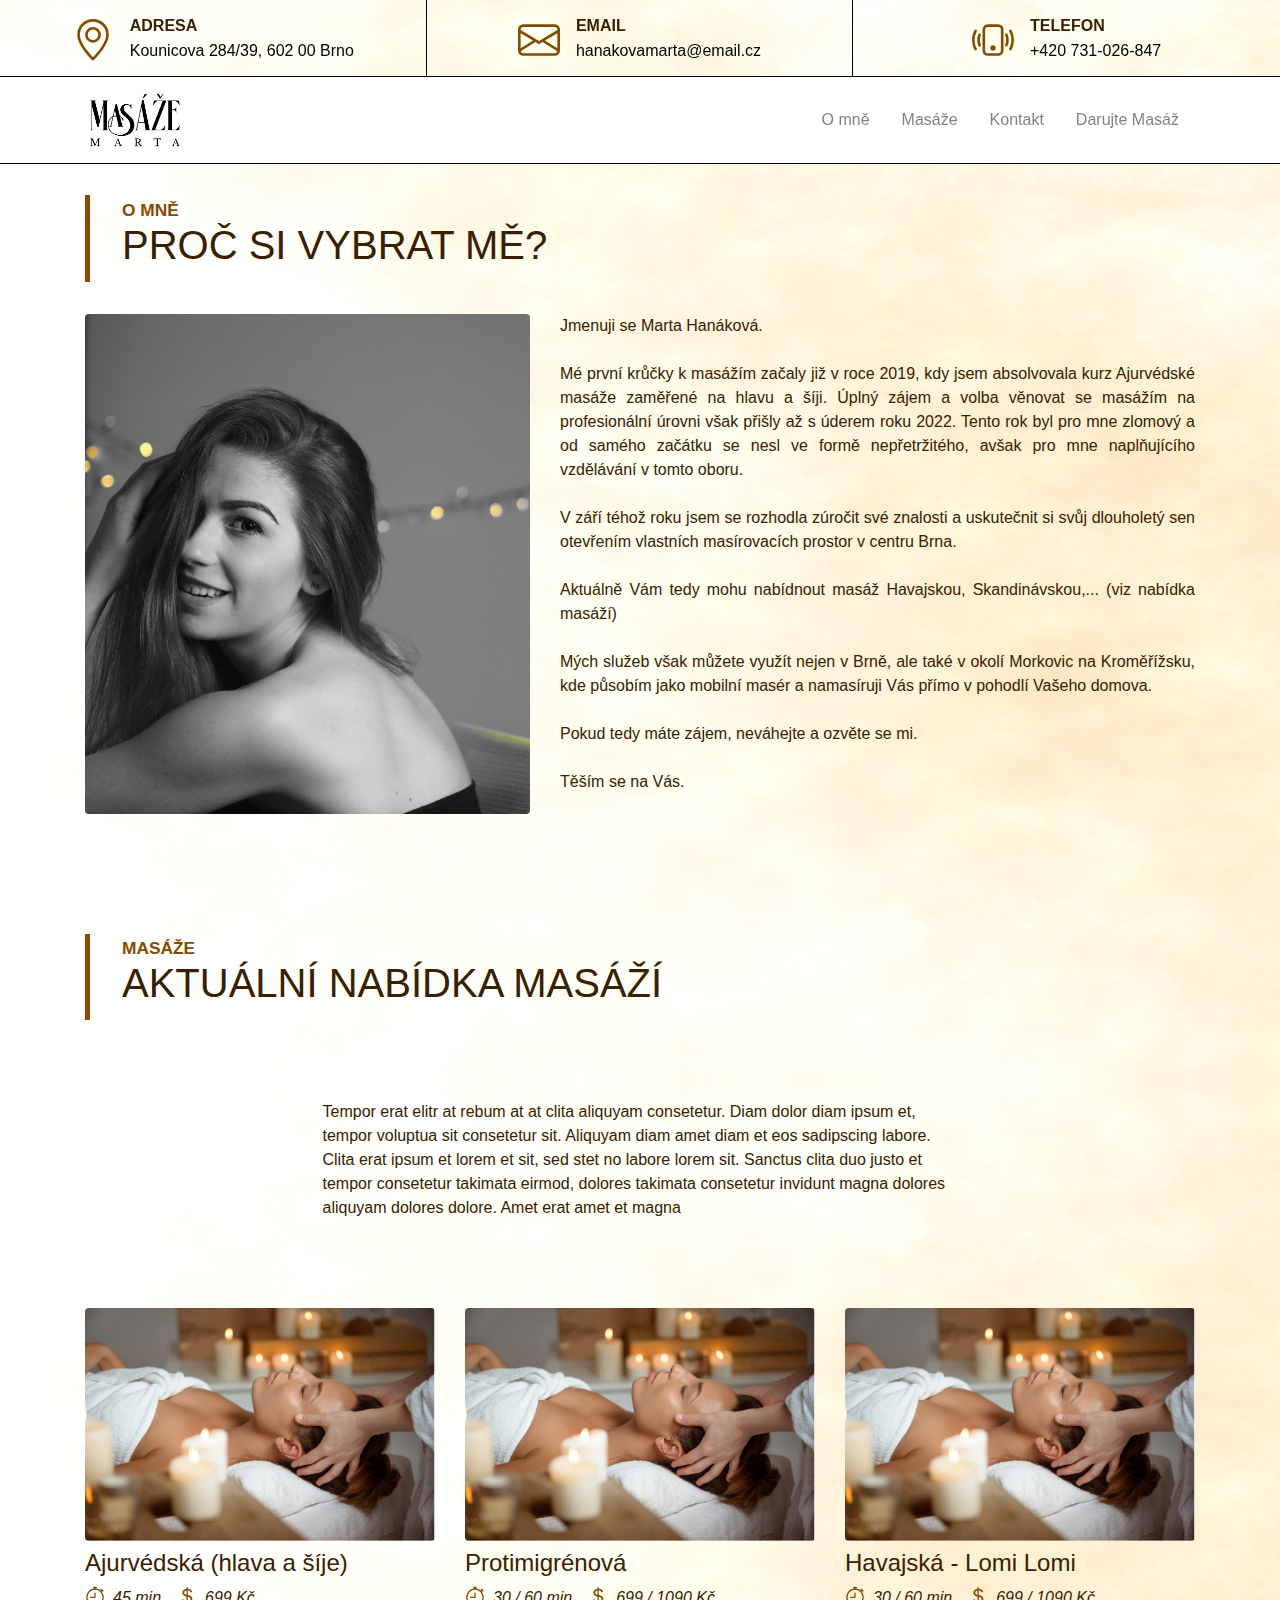
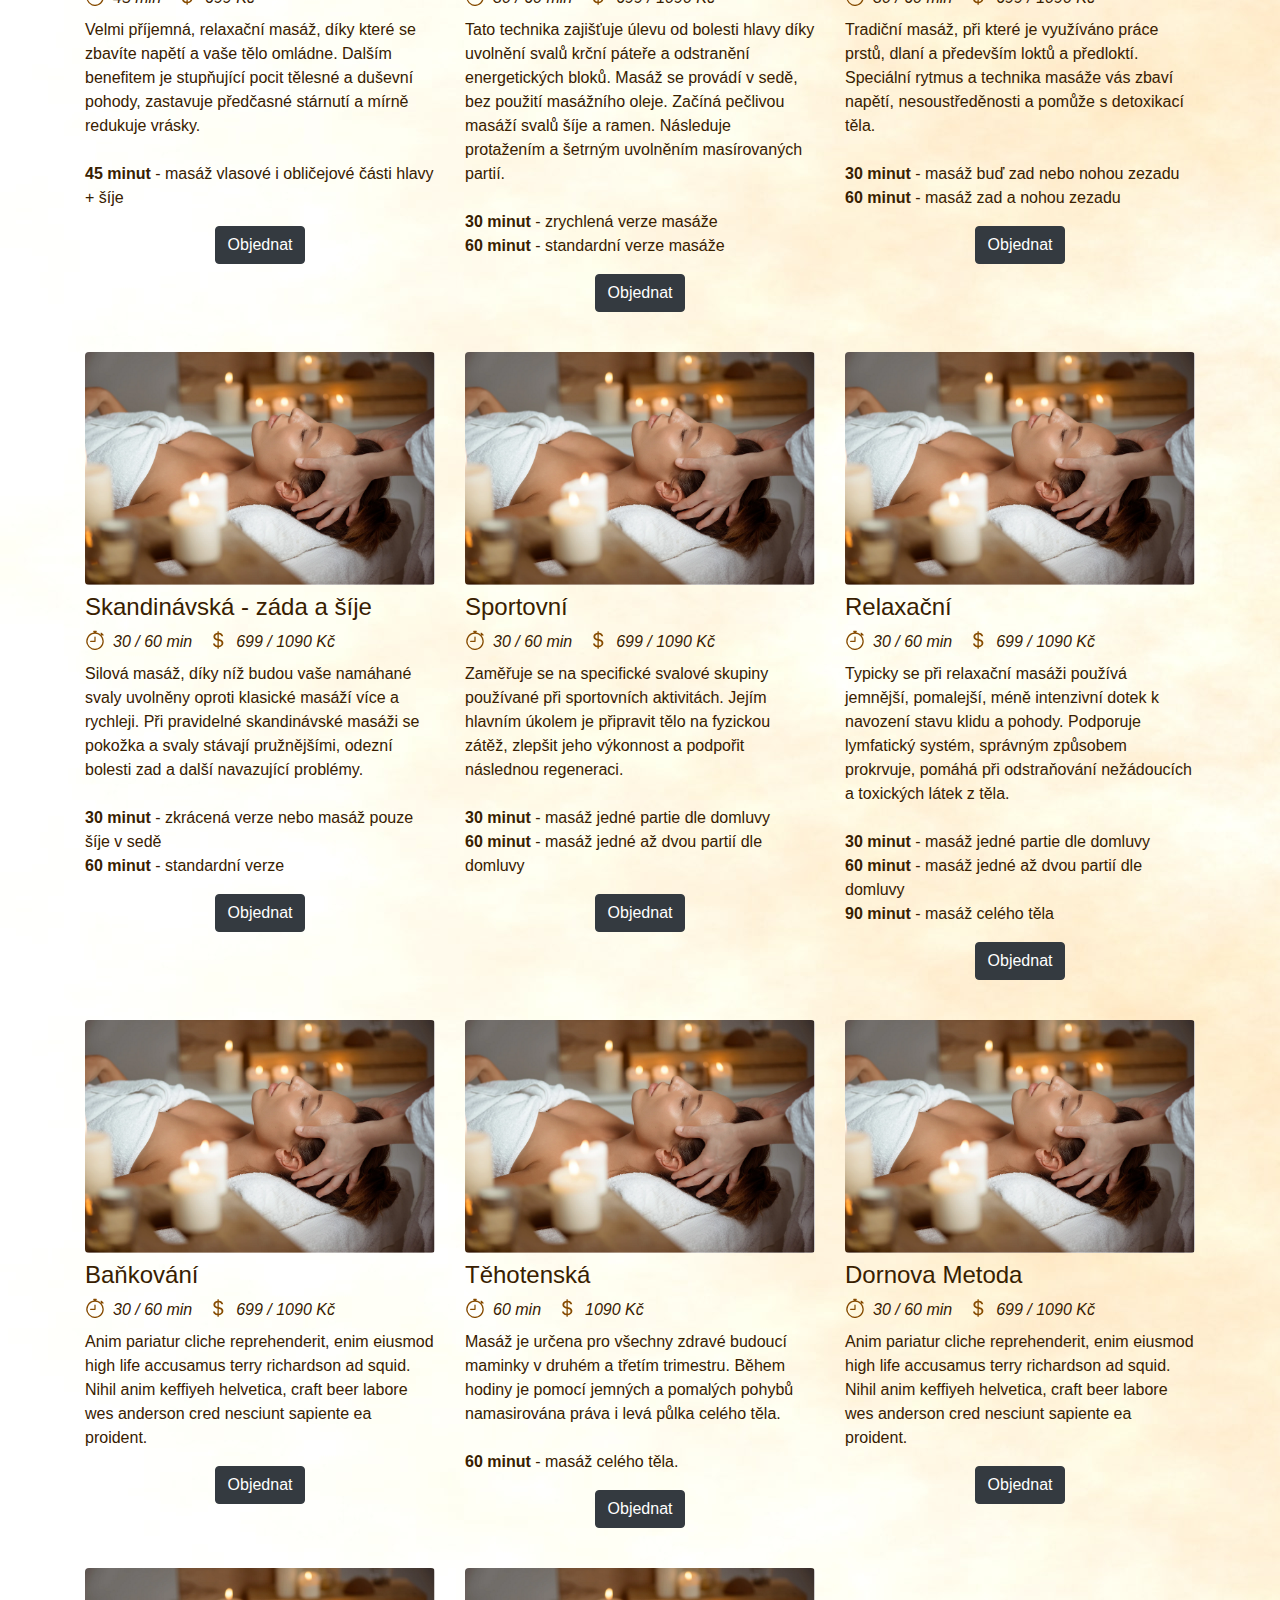
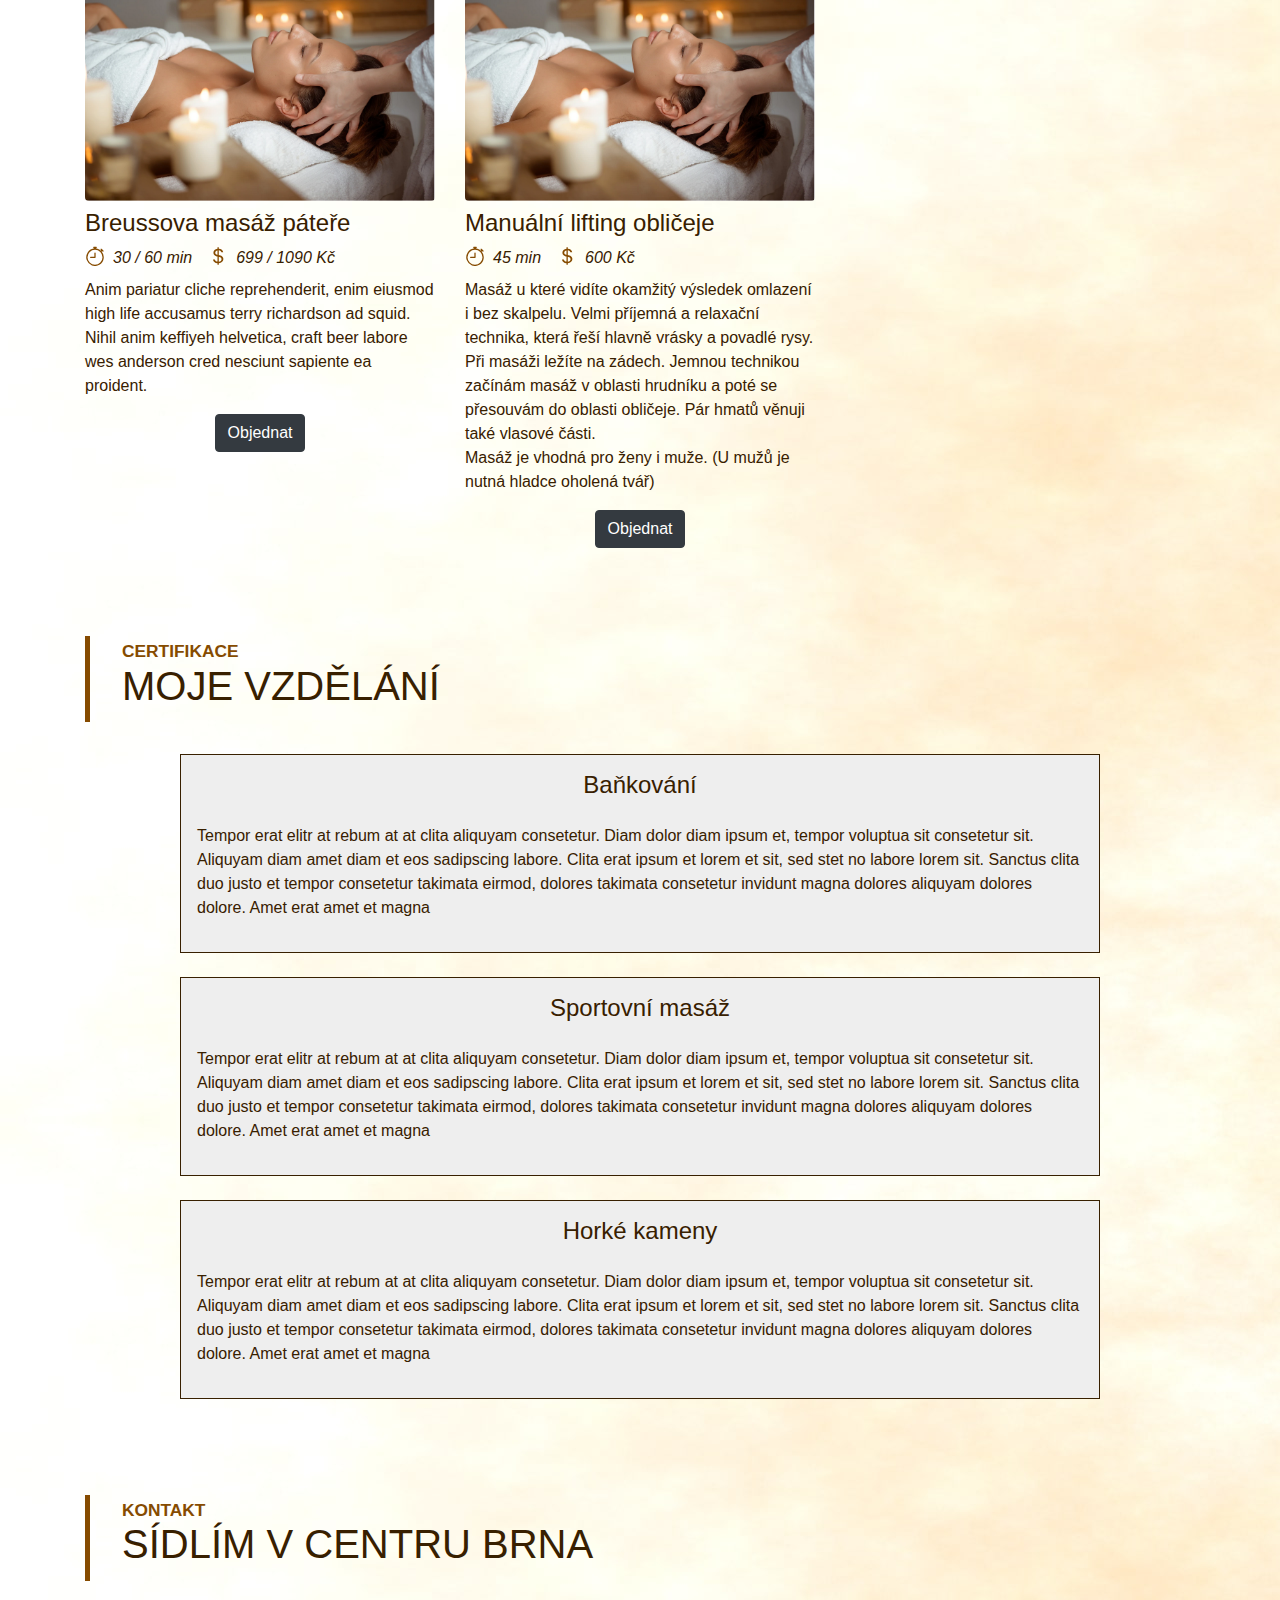
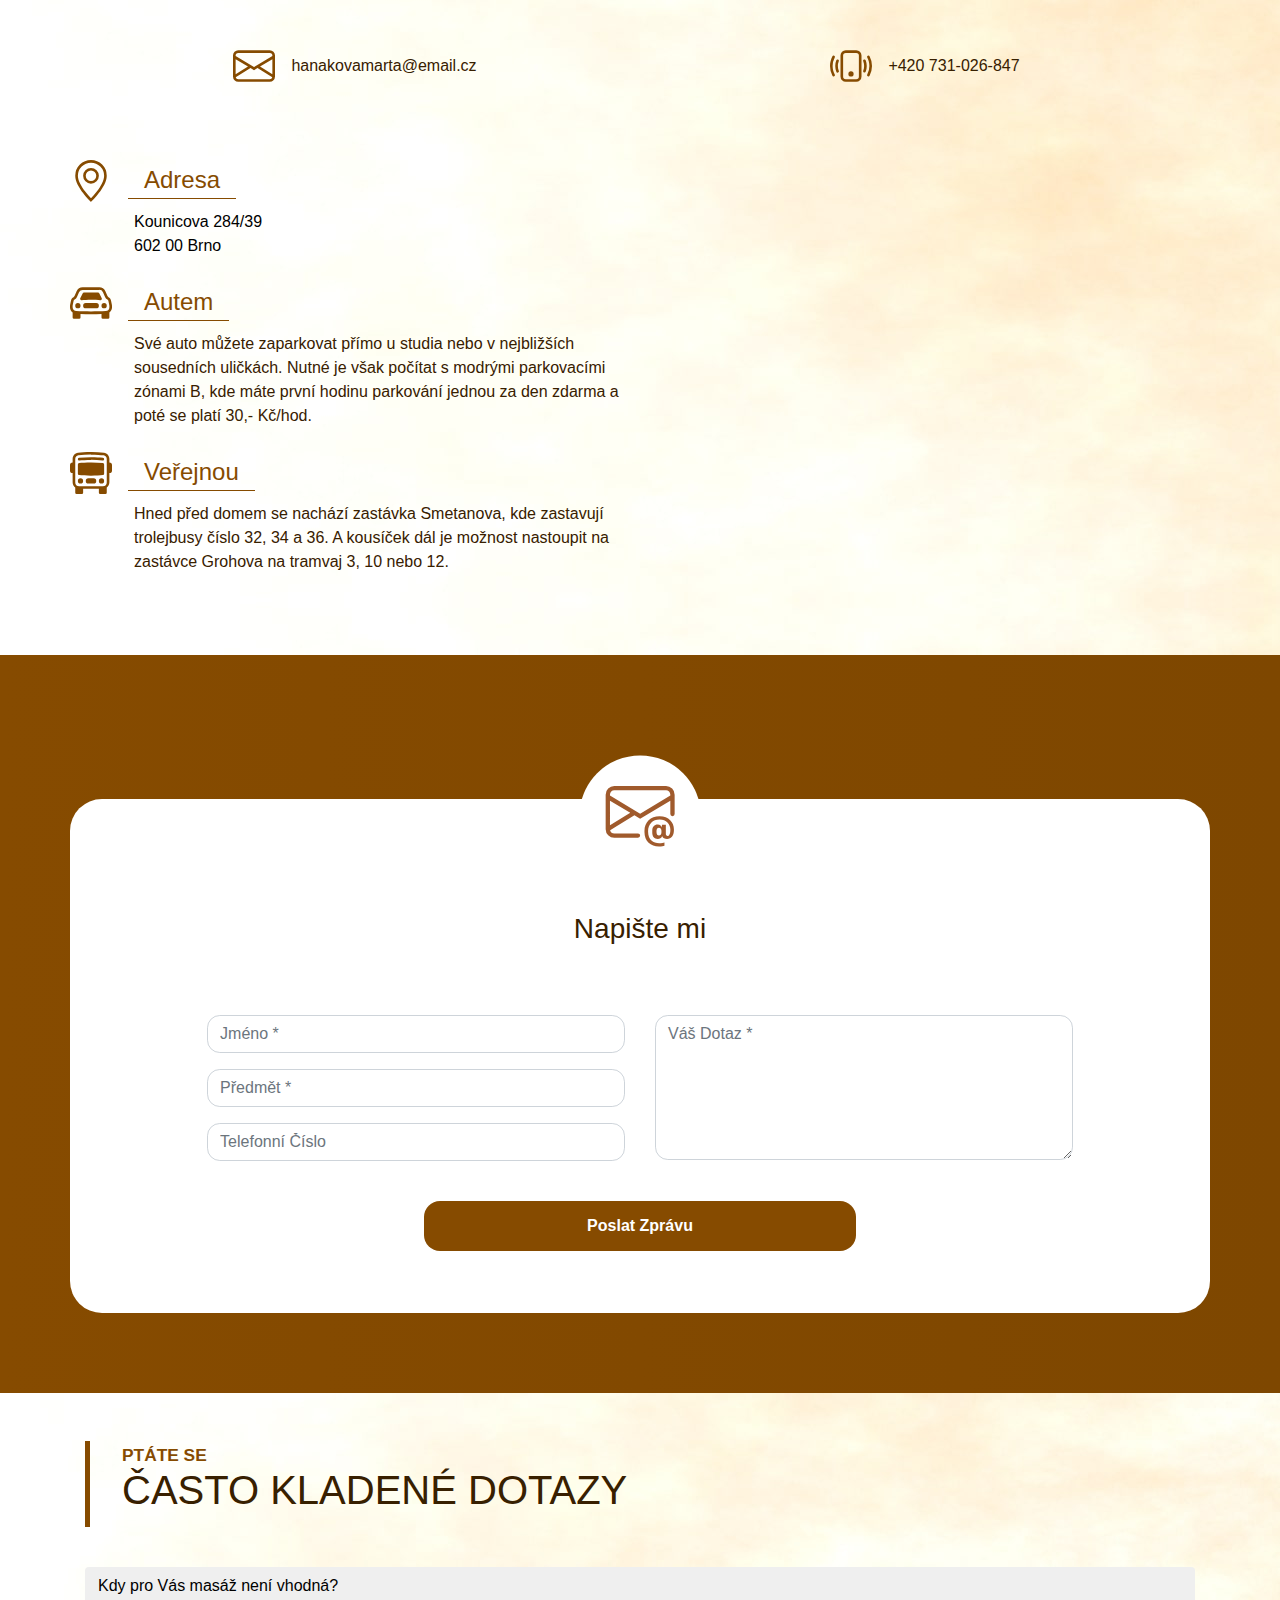
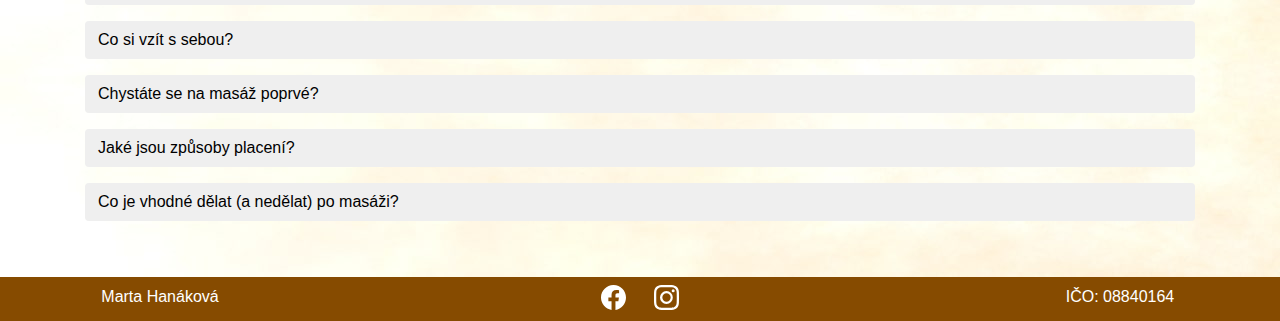
==== index.html @ bb4db912 "link to homepage test" ====
<!DOCTYPE html>
<html lang="en">


<head>
    <meta charset="utf-8">
    <title>Masáže Marta</title>
    <link rel="icon" type="image/x-icon" href="img/favicon.ico">
    <meta name="viewport" content="width=device-width, initial-scale=1">

    <link rel="stylesheet" href="css/header.css">
    <link rel="stylesheet" href="css/contact.css">
    <link rel="stylesheet" href="css/footer.css">
    <link rel="stylesheet" href="css/main.css">
    <link rel="stylesheet" href="lib/bootstrap/css/bootstrap.min.css">
</head>


<body>
    <div class="fixed-top" id="header">
        <div class="container-fluid nav-border-bottom d-none d-lg-block" id="topbar">
            <div class="row gx-0">
                <div class="col-lg-4 text-center nav-border-right py-2">
                    <div class="d-inline-flex align-items-center mt-2">
                        <svg xmlns="http://www.w3.org/2000/svg" width="42" height="42" fill="#864B00" class="bi bi-geo-alt" viewBox="0 0 16 16"> <path d="M12.166 8.94c-.524 1.062-1.234 2.12-1.96 3.07A31.493 31.493 0 0 1 8 14.58a31.481 31.481 0 0 1-2.206-2.57c-.726-.95-1.436-2.008-1.96-3.07C3.304 7.867 3 6.862 3 6a5 5 0 0 1 10 0c0 .862-.305 1.867-.834 2.94zM8 16s6-5.686 6-10A6 6 0 0 0 2 6c0 4.314 6 10 6 10z"/> <path d="M8 8a2 2 0 1 1 0-4 2 2 0 0 1 0 4zm0 1a3 3 0 1 0 0-6 3 3 0 0 0 0 6z"/> </svg>
                        <div class="text-start">
                            <h6>ADRESA</h6>
                            <span><a class="phone" href="http://maps.google.com/?q=Kounicova 284/39, 602 00 Brno">Kounicova 284/39, 602 00 Brno</a></span>
                        </div>
                    </div>
                </div>
                <div class="col-lg-4 text-center nav-border-right py-2">
                    <div class="d-inline-flex align-items-center mt-2">
                        <svg xmlns="http://www.w3.org/2000/svg" width="42" height="42" fill="#864B00" class="bi bi-envelope" viewBox="0 0 16 16"> <path d="M0 4a2 2 0 0 1 2-2h12a2 2 0 0 1 2 2v8a2 2 0 0 1-2 2H2a2 2 0 0 1-2-2V4Zm2-1a1 1 0 0 0-1 1v.217l7 4.2 7-4.2V4a1 1 0 0 0-1-1H2Zm13 2.383-4.708 2.825L15 11.105V5.383Zm-.034 6.876-5.64-3.471L8 9.583l-1.326-.795-5.64 3.47A1 1 0 0 0 2 13h12a1 1 0 0 0 .966-.741ZM1 11.105l4.708-2.897L1 5.383v5.722Z"/> </svg>
                        <div class="text">
                            <h6>EMAIL</h6>
                            <span><a class="phone" href="mailto:hanakovamarta@email.cz">hanakovamarta@email.cz</a></span>
                        </div>
                    </div>
                </div>
                <div class="col-lg-4 text-center py-2">
                    <div class="d-inline-flex align-items-center mt-2">
                        <svg xmlns="http://www.w3.org/2000/svg" width="42" height="42" fill="#864B00" class="bi bi-phone-vibrate" viewBox="0 0 16 16"> <path d="M10 3a1 1 0 0 1 1 1v8a1 1 0 0 1-1 1H6a1 1 0 0 1-1-1V4a1 1 0 0 1 1-1h4zM6 2a2 2 0 0 0-2 2v8a2 2 0 0 0 2 2h4a2 2 0 0 0 2-2V4a2 2 0 0 0-2-2H6z"/> <path d="M8 12a1 1 0 1 0 0-2 1 1 0 0 0 0 2zM1.599 4.058a.5.5 0 0 1 .208.676A6.967 6.967 0 0 0 1 8c0 1.18.292 2.292.807 3.266a.5.5 0 0 1-.884.468A7.968 7.968 0 0 1 0 8c0-1.347.334-2.619.923-3.734a.5.5 0 0 1 .676-.208zm12.802 0a.5.5 0 0 1 .676.208A7.967 7.967 0 0 1 16 8a7.967 7.967 0 0 1-.923 3.734.5.5 0 0 1-.884-.468A6.967 6.967 0 0 0 15 8c0-1.18-.292-2.292-.807-3.266a.5.5 0 0 1 .208-.676zM3.057 5.534a.5.5 0 0 1 .284.648A4.986 4.986 0 0 0 3 8c0 .642.12 1.255.34 1.818a.5.5 0 1 1-.93.364A5.986 5.986 0 0 1 2 8c0-.769.145-1.505.41-2.182a.5.5 0 0 1 .647-.284zm9.886 0a.5.5 0 0 1 .648.284C13.855 6.495 14 7.231 14 8c0 .769-.145 1.505-.41 2.182a.5.5 0 0 1-.93-.364C12.88 9.255 13 8.642 13 8c0-.642-.12-1.255-.34-1.818a.5.5 0 0 1 .283-.648z"/> </svg>
                        <div class="text">
                            <h6>TELEFON</h6>
                            <span><a class="phone" href="tel:731-026-847">+420 731-026-847</a></span>
                        </div>
                    </div>
                </div>
            </div>
        </div>
        
        <nav class="navbar nav-border-bottom navbar-expand-sm navbar-light bg-white" id="navbar">
            <div class="container">

                <div>
                    <a class="navbar-brand" href=""><img src="img/main_logo.png"></a>
                </div>
                
                <button class="navbar-toggler" type="button" data-toggle="collapse" data-target="#navbar-collapse" aria-controls="navbar-collapse" aria-expanded="false" aria-label="Toggle navigation">
                    <svg xmlns="http://www.w3.org/2000/svg" width="28" height="28" fill="currentColor" class="bi bi-list" viewBox="0 0 16 16">
                        <path fill-rule="evenodd" d="M2.5 12a.5.5 0 0 1 .5-.5h10a.5.5 0 0 1 0 1H3a.5.5 0 0 1-.5-.5zm0-4a.5.5 0 0 1 .5-.5h10a.5.5 0 0 1 0 1H3a.5.5 0 0 1-.5-.5zm0-4a.5.5 0 0 1 .5-.5h10a.5.5 0 0 1 0 1H3a.5.5 0 0 1-.5-.5z"/>
                        </svg>
                </button>

                <div class="collapse navbar-collapse" id="navbar-collapse">
                    <ul class="navbar-nav">
                        <li class="nav-item px-2">
                            <a class="nav-link hover-underline-animation" href="o-mne.html">O mně</a>
                        </li>
                        <li class="nav-item px-2">
                            <a class="nav-link hover-underline-animation" href="masaze.html">Masáže</a>
                        </li>
                        <li class="nav-item px-2">
                            <a class="nav-link hover-underline-animation" href="kontakt.html">Kontakt</a>
                        </li>
                        <li class="nav-item px-2">
                            <a class="nav-link hover-underline-animation" href="poukazy.html">Darujte Masáž</a>
                        </li>
                    </ul>
                </div>
            </div>
        </nav>
    </div>

    <div id="header-offset"></div>

    <div class="content contact" id="content">

        <div class="container py-5">
            <div class="headline">
                <h3>O MNĚ</h3>
                <h1>PROČ SI VYBRAT MĚ?</h1>
            </div>

            <div class="row pb-4">
                <div class="col-lg-5 mb-5 mb-lg-0" style="min-height: 500px;">
                    <div class="position-relative h-100">
                        <img class="position-absolute w-100 h-100 rounded" src="img/me.jpg" style="object-fit: cover;">
                    </div>
                </div>
                <div class="col-lg-7">
                    <p class="text-justify">
                        Jmenuji se Marta Hanáková.
                        <br><br>
                        Mé první krůčky k masážím začaly již v roce 2019, kdy jsem absolvovala kurz Ajurvédské masáže zaměřené na hlavu a šíji.
                        Úplný zájem a volba věnovat se masážím na profesionální úrovni však přišly až s úderem roku 2022. 
                        Tento rok byl pro mne zlomový a od samého začátku se nesl ve formě nepřetržitého, avšak pro mne naplňujícího vzdělávání v tomto oboru.
                        <br><br>
                        V září téhož roku jsem se rozhodla zúročit své znalosti a uskutečnit si svůj dlouholetý sen otevřením vlastních masírovacích prostor v centru Brna.
                        <br><br>
                        Aktuálně Vám tedy mohu nabídnout masáž Havajskou, Skandinávskou,... (viz nabídka masáží)
                        <br><br>
                        Mých služeb však můžete využít nejen v Brně, ale také v okolí Morkovic na Kroměřížsku, kde působím jako mobilní masér a namasíruji Vás přímo v pohodlí Vašeho domova. 
                        <br><br>
                        Pokud tedy máte zájem, neváhejte a ozvěte se mi.
                        <br><br>
                        Těším se na Vás.
                    </p>
                </div>
            </div>
        </div>

        <div class="container py-5">
            <div class="headline">
                <h3>MASÁŽE</h3>
                <h1>AKTUÁLNÍ NABÍDKA MASÁŽÍ</h1>
            </div>

            <div class="row py-5">
                <div class="col-lg-7 mb-4 mx-auto">
                    <p>Tempor erat elitr at rebum at at clita aliquyam consetetur. Diam dolor diam ipsum et, tempor voluptua sit consetetur sit. Aliquyam diam amet diam et eos sadipscing labore. Clita erat ipsum et lorem et sit, sed stet no labore lorem sit. Sanctus clita duo justo et tempor consetetur takimata eirmod, dolores takimata consetetur invidunt magna dolores aliquyam dolores dolore. Amet erat amet et magna</p>
                </div>
            </div>
            <div class="row">
                <div class="col-lg-4 mb-4">
                    <div>
                        <img class="w-100 h-100 rounded" src="img/massage.png" style="object-fit: cover;">
                    </div>
                    <h4 class="pt-2">Ajurvédská (hlava a šíje)</h4>
                    <div class="pb-2 d-inline-flex">
                        <svg xmlns="http://www.w3.org/2000/svg" width="20" height="20" fill="#864B00" class="bi bi-stopwatch" viewBox="0 0 16 16"><path d="M8.5 5.6a.5.5 0 1 0-1 0v2.9h-3a.5.5 0 0 0 0 1H8a.5.5 0 0 0 .5-.5V5.6z"/><path d="M6.5 1A.5.5 0 0 1 7 .5h2a.5.5 0 0 1 0 1v.57c1.36.196 2.594.78 3.584 1.64a.715.715 0 0 1 .012-.013l.354-.354-.354-.353a.5.5 0 0 1 .707-.708l1.414 1.415a.5.5 0 1 1-.707.707l-.353-.354-.354.354a.512.512 0 0 1-.013.012A7 7 0 1 1 7 2.071V1.5a.5.5 0 0 1-.5-.5zM8 3a6 6 0 1 0 .001 12A6 6 0 0 0 8 3z"/></svg>
                        <span class="pl-2 font-italic">
                            45 min
                        </span>
                        <span class="mx-2"></span>
                        <svg xmlns="http://www.w3.org/2000/svg" width="20" height="20" fill="#864B00" class="bi bi-currency-dollar" viewBox="0 0 16 16">
                            <path d="M4 10.781c.148 1.667 1.513 2.85 3.591 3.003V15h1.043v-1.216c2.27-.179 3.678-1.438 3.678-3.3 0-1.59-.947-2.51-2.956-3.028l-.722-.187V3.467c1.122.11 1.879.714 2.07 1.616h1.47c-.166-1.6-1.54-2.748-3.54-2.875V1H7.591v1.233c-1.939.23-3.27 1.472-3.27 3.156 0 1.454.966 2.483 2.661 2.917l.61.162v4.031c-1.149-.17-1.94-.8-2.131-1.718H4zm3.391-3.836c-1.043-.263-1.6-.825-1.6-1.616 0-.944.704-1.641 1.8-1.828v3.495l-.2-.05zm1.591 1.872c1.287.323 1.852.859 1.852 1.769 0 1.097-.826 1.828-2.2 1.939V8.73l.348.086z"/>
                        </svg>
                        <span class="pl-2 font-italic">
                            699 Kč
                        </span>
                    </div>
                    <br>
                    <span>
                        Velmi příjemná, relaxační masáž, díky které se zbavíte napětí a vaše tělo omládne. 
                        Dalším benefitem je stupňující pocit tělesné a duševní pohody, zastavuje předčasné stárnutí a mírně redukuje vrásky.
                        <br><br>
                        <strong>45 minut</strong> - masáž vlasové i obličejové části hlavy + šíje
                    </span>
                    <div class="row my-3">
                        <div class="mx-auto">
                            <button type="button" class="btn btn-dark">Objednat</button>
                        </div>
                    </div>
                </div>

                <div class="col-lg-4 mb-4">
                    <div>
                        <img class="w-100 h-100 rounded" src="img/massage.png" style="object-fit: cover;">
                    </div>
                    <h4 class="pt-2">Protimigrénová</h4>
                    <div class="pb-2 d-inline-flex">
                        <svg xmlns="http://www.w3.org/2000/svg" width="20" height="20" fill="#864B00" class="bi bi-stopwatch" viewBox="0 0 16 16"><path d="M8.5 5.6a.5.5 0 1 0-1 0v2.9h-3a.5.5 0 0 0 0 1H8a.5.5 0 0 0 .5-.5V5.6z"/><path d="M6.5 1A.5.5 0 0 1 7 .5h2a.5.5 0 0 1 0 1v.57c1.36.196 2.594.78 3.584 1.64a.715.715 0 0 1 .012-.013l.354-.354-.354-.353a.5.5 0 0 1 .707-.708l1.414 1.415a.5.5 0 1 1-.707.707l-.353-.354-.354.354a.512.512 0 0 1-.013.012A7 7 0 1 1 7 2.071V1.5a.5.5 0 0 1-.5-.5zM8 3a6 6 0 1 0 .001 12A6 6 0 0 0 8 3z"/></svg>
                        <span class="pl-2 font-italic">
                            30 / 60 min
                        </span>
                        <span class="mx-2"></span>
                        <svg xmlns="http://www.w3.org/2000/svg" width="20" height="20" fill="#864B00" class="bi bi-currency-dollar" viewBox="0 0 16 16">
                            <path d="M4 10.781c.148 1.667 1.513 2.85 3.591 3.003V15h1.043v-1.216c2.27-.179 3.678-1.438 3.678-3.3 0-1.59-.947-2.51-2.956-3.028l-.722-.187V3.467c1.122.11 1.879.714 2.07 1.616h1.47c-.166-1.6-1.54-2.748-3.54-2.875V1H7.591v1.233c-1.939.23-3.27 1.472-3.27 3.156 0 1.454.966 2.483 2.661 2.917l.61.162v4.031c-1.149-.17-1.94-.8-2.131-1.718H4zm3.391-3.836c-1.043-.263-1.6-.825-1.6-1.616 0-.944.704-1.641 1.8-1.828v3.495l-.2-.05zm1.591 1.872c1.287.323 1.852.859 1.852 1.769 0 1.097-.826 1.828-2.2 1.939V8.73l.348.086z"/>
                        </svg>
                        <span class="pl-2 font-italic">
                            699 / 1090 Kč
                        </span>
                    </div>
                    <br>
                    <span>
                        Tato technika zajišťuje úlevu od bolesti hlavy díky uvolnění svalů krční páteře a odstranění energetických bloků. 
                        Masáž se provádí v sedě, bez použití masážního oleje. Začíná pečlivou masáží svalů šíje a ramen. 
                        Následuje protažením a šetrným uvolněním masírovaných partií.
                        <br><br>
                        <strong>30 minut</strong> - zrychlená verze masáže
                        <br>
                        <strong>60 minut</strong> - standardní verze masáže
                    </span>
                    <div class="row my-3">
                        <div class="mx-auto">
                            <button type="button" class="btn btn-dark">Objednat</button>
                        </div>
                    </div>
                </div>
                
                <div class="col-lg-4 mb-4">
                    <div>
                        <img class="w-100 h-100 rounded" src="img/massage.png" style="object-fit: cover;">
                    </div>
                    <h4 class="pt-2">Havajská - Lomi Lomi</h4>
                    <div class="pb-2 d-inline-flex">
                        <svg xmlns="http://www.w3.org/2000/svg" width="20" height="20" fill="#864B00" class="bi bi-stopwatch" viewBox="0 0 16 16"><path d="M8.5 5.6a.5.5 0 1 0-1 0v2.9h-3a.5.5 0 0 0 0 1H8a.5.5 0 0 0 .5-.5V5.6z"/><path d="M6.5 1A.5.5 0 0 1 7 .5h2a.5.5 0 0 1 0 1v.57c1.36.196 2.594.78 3.584 1.64a.715.715 0 0 1 .012-.013l.354-.354-.354-.353a.5.5 0 0 1 .707-.708l1.414 1.415a.5.5 0 1 1-.707.707l-.353-.354-.354.354a.512.512 0 0 1-.013.012A7 7 0 1 1 7 2.071V1.5a.5.5 0 0 1-.5-.5zM8 3a6 6 0 1 0 .001 12A6 6 0 0 0 8 3z"/></svg>
                        <span class="pl-2 font-italic">
                            30 / 60 min
                        </span>
                        <span class="mx-2"></span>
                        <svg xmlns="http://www.w3.org/2000/svg" width="20" height="20" fill="#864B00" class="bi bi-currency-dollar" viewBox="0 0 16 16">
                            <path d="M4 10.781c.148 1.667 1.513 2.85 3.591 3.003V15h1.043v-1.216c2.27-.179 3.678-1.438 3.678-3.3 0-1.59-.947-2.51-2.956-3.028l-.722-.187V3.467c1.122.11 1.879.714 2.07 1.616h1.47c-.166-1.6-1.54-2.748-3.54-2.875V1H7.591v1.233c-1.939.23-3.27 1.472-3.27 3.156 0 1.454.966 2.483 2.661 2.917l.61.162v4.031c-1.149-.17-1.94-.8-2.131-1.718H4zm3.391-3.836c-1.043-.263-1.6-.825-1.6-1.616 0-.944.704-1.641 1.8-1.828v3.495l-.2-.05zm1.591 1.872c1.287.323 1.852.859 1.852 1.769 0 1.097-.826 1.828-2.2 1.939V8.73l.348.086z"/>
                        </svg>
                        <span class="pl-2 font-italic">
                            699 / 1090 Kč
                        </span>
                    </div>
                    <br>
                    <span>
                        Tradiční masáž, při které je využíváno práce prstů, dlaní a především loktů a předloktí.
                        Speciální rytmus a technika masáže vás zbaví napětí, nesoustředěnosti a pomůže s detoxikací těla.
                        <br><br>
                        <strong>30 minut</strong> - masáž buď zad nebo nohou zezadu 
                        <br>
                        <strong>60 minut</strong> - masáž zad a nohou zezadu
                    </span>
                    <div class="row my-3">
                        <div class="mx-auto">
                            <button type="button" class="btn btn-dark">Objednat</button>
                        </div>
                    </div>
                </div>
            </div>

            <div class="row">
                <div class="col-lg-4 mb-4">
                    <div>
                        <img class="w-100 h-100 rounded" src="img/massage.png" style="object-fit: cover;">
                    </div>
                    <h4 class="pt-2">Skandinávská - záda a šíje</h4>
                    <div class="pb-2 d-inline-flex">
                        <svg xmlns="http://www.w3.org/2000/svg" width="20" height="20" fill="#864B00" class="bi bi-stopwatch" viewBox="0 0 16 16"><path d="M8.5 5.6a.5.5 0 1 0-1 0v2.9h-3a.5.5 0 0 0 0 1H8a.5.5 0 0 0 .5-.5V5.6z"/><path d="M6.5 1A.5.5 0 0 1 7 .5h2a.5.5 0 0 1 0 1v.57c1.36.196 2.594.78 3.584 1.64a.715.715 0 0 1 .012-.013l.354-.354-.354-.353a.5.5 0 0 1 .707-.708l1.414 1.415a.5.5 0 1 1-.707.707l-.353-.354-.354.354a.512.512 0 0 1-.013.012A7 7 0 1 1 7 2.071V1.5a.5.5 0 0 1-.5-.5zM8 3a6 6 0 1 0 .001 12A6 6 0 0 0 8 3z"/></svg>
                        <span class="pl-2 font-italic">
                            30 / 60 min
                        </span>
                        <span class="mx-2"></span>
                        <svg xmlns="http://www.w3.org/2000/svg" width="20" height="20" fill="#864B00" class="bi bi-currency-dollar" viewBox="0 0 16 16">
                            <path d="M4 10.781c.148 1.667 1.513 2.85 3.591 3.003V15h1.043v-1.216c2.27-.179 3.678-1.438 3.678-3.3 0-1.59-.947-2.51-2.956-3.028l-.722-.187V3.467c1.122.11 1.879.714 2.07 1.616h1.47c-.166-1.6-1.54-2.748-3.54-2.875V1H7.591v1.233c-1.939.23-3.27 1.472-3.27 3.156 0 1.454.966 2.483 2.661 2.917l.61.162v4.031c-1.149-.17-1.94-.8-2.131-1.718H4zm3.391-3.836c-1.043-.263-1.6-.825-1.6-1.616 0-.944.704-1.641 1.8-1.828v3.495l-.2-.05zm1.591 1.872c1.287.323 1.852.859 1.852 1.769 0 1.097-.826 1.828-2.2 1.939V8.73l.348.086z"/>
                        </svg>
                        <span class="pl-2 font-italic">
                            699 / 1090 Kč
                        </span>
                    </div>
                    <br>
                    <span>
                        Silová masáž, díky níž budou vaše namáhané svaly uvolněny oproti klasické masáží více a rychleji.
                        Při pravidelné skandinávské masáži se pokožka a svaly stávají pružnějšími, odezní bolesti zad a další navazující problémy. 
                        <br><br>
                        <strong>30 minut</strong> - zkrácená verze nebo masáž pouze šíje v sedě 
                        <br>
                        <strong>60 minut</strong> - standardní verze    
                    </span>
                    <div class="row my-3">
                        <div class="mx-auto">
                            <button type="button" class="btn btn-dark">Objednat</button>
                        </div>
                    </div>
                </div>
                
                <div class="col-lg-4 mb-4">
                    <div>
                        <img class="w-100 h-100 rounded" src="img/massage.png" style="object-fit: cover;">
                    </div>
                    <h4 class="pt-2">Sportovní</h4>
                    <div class="pb-2 d-inline-flex">
                        <svg xmlns="http://www.w3.org/2000/svg" width="20" height="20" fill="#864B00" class="bi bi-stopwatch" viewBox="0 0 16 16"><path d="M8.5 5.6a.5.5 0 1 0-1 0v2.9h-3a.5.5 0 0 0 0 1H8a.5.5 0 0 0 .5-.5V5.6z"/><path d="M6.5 1A.5.5 0 0 1 7 .5h2a.5.5 0 0 1 0 1v.57c1.36.196 2.594.78 3.584 1.64a.715.715 0 0 1 .012-.013l.354-.354-.354-.353a.5.5 0 0 1 .707-.708l1.414 1.415a.5.5 0 1 1-.707.707l-.353-.354-.354.354a.512.512 0 0 1-.013.012A7 7 0 1 1 7 2.071V1.5a.5.5 0 0 1-.5-.5zM8 3a6 6 0 1 0 .001 12A6 6 0 0 0 8 3z"/></svg>
                        <span class="pl-2 font-italic">
                            30 / 60 min
                        </span>
                        <span class="mx-2"></span>
                        <svg xmlns="http://www.w3.org/2000/svg" width="20" height="20" fill="#864B00" class="bi bi-currency-dollar" viewBox="0 0 16 16">
                            <path d="M4 10.781c.148 1.667 1.513 2.85 3.591 3.003V15h1.043v-1.216c2.27-.179 3.678-1.438 3.678-3.3 0-1.59-.947-2.51-2.956-3.028l-.722-.187V3.467c1.122.11 1.879.714 2.07 1.616h1.47c-.166-1.6-1.54-2.748-3.54-2.875V1H7.591v1.233c-1.939.23-3.27 1.472-3.27 3.156 0 1.454.966 2.483 2.661 2.917l.61.162v4.031c-1.149-.17-1.94-.8-2.131-1.718H4zm3.391-3.836c-1.043-.263-1.6-.825-1.6-1.616 0-.944.704-1.641 1.8-1.828v3.495l-.2-.05zm1.591 1.872c1.287.323 1.852.859 1.852 1.769 0 1.097-.826 1.828-2.2 1.939V8.73l.348.086z"/>
                        </svg>
                        <span class="pl-2 font-italic">
                            699 / 1090 Kč
                        </span>
                    </div>
                    <br>
                    <span>
                        Zaměřuje se na specifické svalové skupiny používané při sportovních aktivitách. 
                        Jejím hlavním úkolem je připravit tělo na fyzickou zátěž, zlepšit jeho výkonnost a podpořit následnou regeneraci.
                        <br><br>
                        <strong>30 minut</strong> - masáž jedné partie dle domluvy
                        <br>
                        <strong>60 minut</strong> - masáž jedné až dvou partií dle domluvy
                    </span>
                    <div class="row my-3">
                        <div class="mx-auto">
                            <button type="button" class="btn btn-dark">Objednat</button>
                        </div>
                    </div>
                </div>
                
                <div class="col-lg-4 mb-4">
                    <div>
                        <img class="w-100 h-100 rounded" src="img/massage.png" style="object-fit: cover;">
                    </div>
                    <h4 class="pt-2">Relaxační</h4>
                    <div class="pb-2 d-inline-flex">
                        <svg xmlns="http://www.w3.org/2000/svg" width="20" height="20" fill="#864B00" class="bi bi-stopwatch" viewBox="0 0 16 16"><path d="M8.5 5.6a.5.5 0 1 0-1 0v2.9h-3a.5.5 0 0 0 0 1H8a.5.5 0 0 0 .5-.5V5.6z"/><path d="M6.5 1A.5.5 0 0 1 7 .5h2a.5.5 0 0 1 0 1v.57c1.36.196 2.594.78 3.584 1.64a.715.715 0 0 1 .012-.013l.354-.354-.354-.353a.5.5 0 0 1 .707-.708l1.414 1.415a.5.5 0 1 1-.707.707l-.353-.354-.354.354a.512.512 0 0 1-.013.012A7 7 0 1 1 7 2.071V1.5a.5.5 0 0 1-.5-.5zM8 3a6 6 0 1 0 .001 12A6 6 0 0 0 8 3z"/></svg>
                        <span class="pl-2 font-italic">
                            30 / 60 min
                        </span>
                        <span class="mx-2"></span>
                        <svg xmlns="http://www.w3.org/2000/svg" width="20" height="20" fill="#864B00" class="bi bi-currency-dollar" viewBox="0 0 16 16">
                            <path d="M4 10.781c.148 1.667 1.513 2.85 3.591 3.003V15h1.043v-1.216c2.27-.179 3.678-1.438 3.678-3.3 0-1.59-.947-2.51-2.956-3.028l-.722-.187V3.467c1.122.11 1.879.714 2.07 1.616h1.47c-.166-1.6-1.54-2.748-3.54-2.875V1H7.591v1.233c-1.939.23-3.27 1.472-3.27 3.156 0 1.454.966 2.483 2.661 2.917l.61.162v4.031c-1.149-.17-1.94-.8-2.131-1.718H4zm3.391-3.836c-1.043-.263-1.6-.825-1.6-1.616 0-.944.704-1.641 1.8-1.828v3.495l-.2-.05zm1.591 1.872c1.287.323 1.852.859 1.852 1.769 0 1.097-.826 1.828-2.2 1.939V8.73l.348.086z"/>
                        </svg>
                        <span class="pl-2 font-italic">
                            699 / 1090 Kč
                        </span>
                    </div>
                    <br>
                    <span>
                        Typicky se při relaxační masáži používá jemnější, pomalejší, méně intenzivní dotek k navození stavu klidu a pohody. 
                        Podporuje lymfatický systém, správným způsobem prokrvuje, pomáhá při odstraňování nežádoucích a toxických látek z těla. 
                        <br><br>
                        <strong>30 minut</strong> - masáž jedné partie dle domluvy 
                        <br>
                        <strong>60 minut</strong> - masáž jedné až dvou partií dle domluvy 
                        <br>
                        <strong>90 minut</strong> - masáž celého těla
                    </span>
                    <div class="row my-3">
                        <div class="mx-auto">
                            <button type="button" class="btn btn-dark">Objednat</button>
                        </div>
                    </div>
                </div>
            </div>

            <div class="row">
                <div class="col-lg-4 mb-4">
                    <div>
                        <img class="w-100 h-100 rounded" src="img/massage.png" style="object-fit: cover;">
                    </div>
                    <h4 class="pt-2">Baňkování</h4>
                    <div class="pb-2 d-inline-flex">
                        <svg xmlns="http://www.w3.org/2000/svg" width="20" height="20" fill="#864B00" class="bi bi-stopwatch" viewBox="0 0 16 16"><path d="M8.5 5.6a.5.5 0 1 0-1 0v2.9h-3a.5.5 0 0 0 0 1H8a.5.5 0 0 0 .5-.5V5.6z"/><path d="M6.5 1A.5.5 0 0 1 7 .5h2a.5.5 0 0 1 0 1v.57c1.36.196 2.594.78 3.584 1.64a.715.715 0 0 1 .012-.013l.354-.354-.354-.353a.5.5 0 0 1 .707-.708l1.414 1.415a.5.5 0 1 1-.707.707l-.353-.354-.354.354a.512.512 0 0 1-.013.012A7 7 0 1 1 7 2.071V1.5a.5.5 0 0 1-.5-.5zM8 3a6 6 0 1 0 .001 12A6 6 0 0 0 8 3z"/></svg>
                        <span class="pl-2 font-italic">
                            30 / 60 min
                        </span>
                        <span class="mx-2"></span>
                        <svg xmlns="http://www.w3.org/2000/svg" width="20" height="20" fill="#864B00" class="bi bi-currency-dollar" viewBox="0 0 16 16">
                            <path d="M4 10.781c.148 1.667 1.513 2.85 3.591 3.003V15h1.043v-1.216c2.27-.179 3.678-1.438 3.678-3.3 0-1.59-.947-2.51-2.956-3.028l-.722-.187V3.467c1.122.11 1.879.714 2.07 1.616h1.47c-.166-1.6-1.54-2.748-3.54-2.875V1H7.591v1.233c-1.939.23-3.27 1.472-3.27 3.156 0 1.454.966 2.483 2.661 2.917l.61.162v4.031c-1.149-.17-1.94-.8-2.131-1.718H4zm3.391-3.836c-1.043-.263-1.6-.825-1.6-1.616 0-.944.704-1.641 1.8-1.828v3.495l-.2-.05zm1.591 1.872c1.287.323 1.852.859 1.852 1.769 0 1.097-.826 1.828-2.2 1.939V8.73l.348.086z"/>
                        </svg>
                        <span class="pl-2 font-italic">
                            699 / 1090 Kč
                        </span>
                    </div>
                    <br>
                    <span>Anim pariatur cliche reprehenderit, enim eiusmod high life accusamus terry richardson ad squid. Nihil anim keffiyeh helvetica, craft beer labore wes anderson cred nesciunt sapiente ea proident.</span>
                    <div class="row my-3">
                        <div class="mx-auto">
                            <button type="button" class="btn btn-dark">Objednat</button>
                        </div>
                    </div>
                </div>
                
                <div class="col-lg-4 mb-4">
                    <div>
                        <img class="w-100 h-100 rounded" src="img/massage.png" style="object-fit: cover;">
                    </div>
                    <h4 class="pt-2">Těhotenská</h4>
                    <div class="pb-2 d-inline-flex">
                        <svg xmlns="http://www.w3.org/2000/svg" width="20" height="20" fill="#864B00" class="bi bi-stopwatch" viewBox="0 0 16 16"><path d="M8.5 5.6a.5.5 0 1 0-1 0v2.9h-3a.5.5 0 0 0 0 1H8a.5.5 0 0 0 .5-.5V5.6z"/><path d="M6.5 1A.5.5 0 0 1 7 .5h2a.5.5 0 0 1 0 1v.57c1.36.196 2.594.78 3.584 1.64a.715.715 0 0 1 .012-.013l.354-.354-.354-.353a.5.5 0 0 1 .707-.708l1.414 1.415a.5.5 0 1 1-.707.707l-.353-.354-.354.354a.512.512 0 0 1-.013.012A7 7 0 1 1 7 2.071V1.5a.5.5 0 0 1-.5-.5zM8 3a6 6 0 1 0 .001 12A6 6 0 0 0 8 3z"/></svg>
                        <span class="pl-2 font-italic">
                            60 min
                        </span>
                        <span class="mx-2"></span>
                        <svg xmlns="http://www.w3.org/2000/svg" width="20" height="20" fill="#864B00" class="bi bi-currency-dollar" viewBox="0 0 16 16">
                            <path d="M4 10.781c.148 1.667 1.513 2.85 3.591 3.003V15h1.043v-1.216c2.27-.179 3.678-1.438 3.678-3.3 0-1.59-.947-2.51-2.956-3.028l-.722-.187V3.467c1.122.11 1.879.714 2.07 1.616h1.47c-.166-1.6-1.54-2.748-3.54-2.875V1H7.591v1.233c-1.939.23-3.27 1.472-3.27 3.156 0 1.454.966 2.483 2.661 2.917l.61.162v4.031c-1.149-.17-1.94-.8-2.131-1.718H4zm3.391-3.836c-1.043-.263-1.6-.825-1.6-1.616 0-.944.704-1.641 1.8-1.828v3.495l-.2-.05zm1.591 1.872c1.287.323 1.852.859 1.852 1.769 0 1.097-.826 1.828-2.2 1.939V8.73l.348.086z"/>
                        </svg>
                        <span class="pl-2 font-italic">
                            1090 Kč
                        </span>
                    </div>
                    <br>
                    <span>
                        Masáž je určena pro všechny zdravé budoucí maminky v druhém a třetím trimestru. 
                        Během hodiny je pomocí jemných a pomalých pohybů namasirována práva i levá půlka celého těla.
                        <br><br>
                        <strong>60 minut</strong> - masáž celého těla.
                    </span>
                    <div class="row my-3">
                        <div class="mx-auto">
                            <button type="button" class="btn btn-dark">Objednat</button>
                        </div>
                    </div>
                </div>

                <div class="col-lg-4 mb-4">
                    <div>
                        <img class="w-100 h-100 rounded" src="img/massage.png" style="object-fit: cover;">
                    </div>
                    <h4 class="pt-2">Dornova Metoda</h4>
                    <div class="pb-2 d-inline-flex">
                        <svg xmlns="http://www.w3.org/2000/svg" width="20" height="20" fill="#864B00" class="bi bi-stopwatch" viewBox="0 0 16 16"><path d="M8.5 5.6a.5.5 0 1 0-1 0v2.9h-3a.5.5 0 0 0 0 1H8a.5.5 0 0 0 .5-.5V5.6z"/><path d="M6.5 1A.5.5 0 0 1 7 .5h2a.5.5 0 0 1 0 1v.57c1.36.196 2.594.78 3.584 1.64a.715.715 0 0 1 .012-.013l.354-.354-.354-.353a.5.5 0 0 1 .707-.708l1.414 1.415a.5.5 0 1 1-.707.707l-.353-.354-.354.354a.512.512 0 0 1-.013.012A7 7 0 1 1 7 2.071V1.5a.5.5 0 0 1-.5-.5zM8 3a6 6 0 1 0 .001 12A6 6 0 0 0 8 3z"/></svg>
                        <span class="pl-2 font-italic">
                            30 / 60 min
                        </span>
                        <span class="mx-2"></span>
                        <svg xmlns="http://www.w3.org/2000/svg" width="20" height="20" fill="#864B00" class="bi bi-currency-dollar" viewBox="0 0 16 16">
                            <path d="M4 10.781c.148 1.667 1.513 2.85 3.591 3.003V15h1.043v-1.216c2.27-.179 3.678-1.438 3.678-3.3 0-1.59-.947-2.51-2.956-3.028l-.722-.187V3.467c1.122.11 1.879.714 2.07 1.616h1.47c-.166-1.6-1.54-2.748-3.54-2.875V1H7.591v1.233c-1.939.23-3.27 1.472-3.27 3.156 0 1.454.966 2.483 2.661 2.917l.61.162v4.031c-1.149-.17-1.94-.8-2.131-1.718H4zm3.391-3.836c-1.043-.263-1.6-.825-1.6-1.616 0-.944.704-1.641 1.8-1.828v3.495l-.2-.05zm1.591 1.872c1.287.323 1.852.859 1.852 1.769 0 1.097-.826 1.828-2.2 1.939V8.73l.348.086z"/>
                        </svg>
                        <span class="pl-2 font-italic">
                            699 / 1090 Kč
                        </span>
                    </div>
                    <br>
                    <span>Anim pariatur cliche reprehenderit, enim eiusmod high life accusamus terry richardson ad squid. Nihil anim keffiyeh helvetica, craft beer labore wes anderson cred nesciunt sapiente ea proident.</span>
                    <div class="row my-3">
                        <div class="mx-auto">
                            <button type="button" class="btn btn-dark">Objednat</button>
                        </div>
                    </div>
                </div>

                <div class="col-lg-4 mb-4">
                    <div>
                        <img class="w-100 h-100 rounded" src="img/massage.png" style="object-fit: cover;">
                    </div>
                    <h4 class="pt-2">Breussova masáž páteře</h4>
                    <div class="pb-2 d-inline-flex">
                        <svg xmlns="http://www.w3.org/2000/svg" width="20" height="20" fill="#864B00" class="bi bi-stopwatch" viewBox="0 0 16 16"><path d="M8.5 5.6a.5.5 0 1 0-1 0v2.9h-3a.5.5 0 0 0 0 1H8a.5.5 0 0 0 .5-.5V5.6z"/><path d="M6.5 1A.5.5 0 0 1 7 .5h2a.5.5 0 0 1 0 1v.57c1.36.196 2.594.78 3.584 1.64a.715.715 0 0 1 .012-.013l.354-.354-.354-.353a.5.5 0 0 1 .707-.708l1.414 1.415a.5.5 0 1 1-.707.707l-.353-.354-.354.354a.512.512 0 0 1-.013.012A7 7 0 1 1 7 2.071V1.5a.5.5 0 0 1-.5-.5zM8 3a6 6 0 1 0 .001 12A6 6 0 0 0 8 3z"/></svg>
                        <span class="pl-2 font-italic">
                            30 / 60 min
                        </span>
                        <span class="mx-2"></span>
                        <svg xmlns="http://www.w3.org/2000/svg" width="20" height="20" fill="#864B00" class="bi bi-currency-dollar" viewBox="0 0 16 16">
                            <path d="M4 10.781c.148 1.667 1.513 2.85 3.591 3.003V15h1.043v-1.216c2.27-.179 3.678-1.438 3.678-3.3 0-1.59-.947-2.51-2.956-3.028l-.722-.187V3.467c1.122.11 1.879.714 2.07 1.616h1.47c-.166-1.6-1.54-2.748-3.54-2.875V1H7.591v1.233c-1.939.23-3.27 1.472-3.27 3.156 0 1.454.966 2.483 2.661 2.917l.61.162v4.031c-1.149-.17-1.94-.8-2.131-1.718H4zm3.391-3.836c-1.043-.263-1.6-.825-1.6-1.616 0-.944.704-1.641 1.8-1.828v3.495l-.2-.05zm1.591 1.872c1.287.323 1.852.859 1.852 1.769 0 1.097-.826 1.828-2.2 1.939V8.73l.348.086z"/>
                        </svg>
                        <span class="pl-2 font-italic">
                            699 / 1090 Kč
                        </span>
                    </div>
                    <br>
                    <span>Anim pariatur cliche reprehenderit, enim eiusmod high life accusamus terry richardson ad squid. Nihil anim keffiyeh helvetica, craft beer labore wes anderson cred nesciunt sapiente ea proident.</span>
                    <div class="row my-3">
                        <div class="mx-auto">
                            <button type="button" class="btn btn-dark">Objednat</button>
                        </div>
                    </div>
                </div>

                <div class="col-lg-4 mb-4">
                    <div>
                        <img class="w-100 h-100 rounded" src="img/massage.png" style="object-fit: cover;">
                    </div>
                    <h4 class="pt-2">Manuální lifting obličeje</h4>
                    <div class="pb-2 d-inline-flex">
                        <svg xmlns="http://www.w3.org/2000/svg" width="20" height="20" fill="#864B00" class="bi bi-stopwatch" viewBox="0 0 16 16"><path d="M8.5 5.6a.5.5 0 1 0-1 0v2.9h-3a.5.5 0 0 0 0 1H8a.5.5 0 0 0 .5-.5V5.6z"/><path d="M6.5 1A.5.5 0 0 1 7 .5h2a.5.5 0 0 1 0 1v.57c1.36.196 2.594.78 3.584 1.64a.715.715 0 0 1 .012-.013l.354-.354-.354-.353a.5.5 0 0 1 .707-.708l1.414 1.415a.5.5 0 1 1-.707.707l-.353-.354-.354.354a.512.512 0 0 1-.013.012A7 7 0 1 1 7 2.071V1.5a.5.5 0 0 1-.5-.5zM8 3a6 6 0 1 0 .001 12A6 6 0 0 0 8 3z"/></svg>
                        <span class="pl-2 font-italic">
                            45 min
                        </span>
                        <span class="mx-2"></span>
                        <svg xmlns="http://www.w3.org/2000/svg" width="20" height="20" fill="#864B00" class="bi bi-currency-dollar" viewBox="0 0 16 16">
                            <path d="M4 10.781c.148 1.667 1.513 2.85 3.591 3.003V15h1.043v-1.216c2.27-.179 3.678-1.438 3.678-3.3 0-1.59-.947-2.51-2.956-3.028l-.722-.187V3.467c1.122.11 1.879.714 2.07 1.616h1.47c-.166-1.6-1.54-2.748-3.54-2.875V1H7.591v1.233c-1.939.23-3.27 1.472-3.27 3.156 0 1.454.966 2.483 2.661 2.917l.61.162v4.031c-1.149-.17-1.94-.8-2.131-1.718H4zm3.391-3.836c-1.043-.263-1.6-.825-1.6-1.616 0-.944.704-1.641 1.8-1.828v3.495l-.2-.05zm1.591 1.872c1.287.323 1.852.859 1.852 1.769 0 1.097-.826 1.828-2.2 1.939V8.73l.348.086z"/>
                        </svg>
                        <span class="pl-2 font-italic">
                            600 Kč
                        </span>
                    </div>
                    <br>
                    <span>
                        Masáž u které vidíte okamžitý výsledek omlazení i bez skalpelu. Velmi příjemná a relaxační technika, která řeší hlavně vrásky a povadlé rysy. 
                        <br>
                        Při masáži ležíte na zádech. Jemnou technikou začínám masáž v oblasti hrudníku a poté se přesouvám do oblasti obličeje. Pár hmatů věnuji také vlasové části.
                        <br>
                        Masáž je vhodná pro ženy i muže. (U mužů je nutná hladce oholená tvář)</span>
                    <div class="row my-3">
                        <div class="mx-auto">
                            <button type="button" class="btn btn-dark">Objednat</button>
                        </div>
                    </div>
                </div>
            </div>
        </div>

        <div class="container pb-5">
            <div class="headline">
                <h3>CERTIFIKACE</h3>
                <h1>MOJE VZDĚLÁNÍ</h1>
            </div>

            <div class="row pb-4">
                <div class="col-lg-10 mx-auto">
                    <div class="ref-block p-3 mb-4 ref-border">
                        <h4 class="text-center mb-4">Baňkování</h4>
                        <p>Tempor erat elitr at rebum at at clita aliquyam consetetur. Diam dolor diam ipsum et, tempor voluptua sit consetetur sit. Aliquyam diam amet diam et eos sadipscing labore. Clita erat ipsum et lorem et sit, sed stet no labore lorem sit. Sanctus clita duo justo et tempor consetetur takimata eirmod, dolores takimata consetetur invidunt magna dolores aliquyam dolores dolore. Amet erat amet et magna</p>
                    </div>
                    <div class="ref-block p-3 mb-4 ref-border">
                        <h4 class="text-center mb-4">Sportovní masáž</h4>
                        <p>Tempor erat elitr at rebum at at clita aliquyam consetetur. Diam dolor diam ipsum et, tempor voluptua sit consetetur sit. Aliquyam diam amet diam et eos sadipscing labore. Clita erat ipsum et lorem et sit, sed stet no labore lorem sit. Sanctus clita duo justo et tempor consetetur takimata eirmod, dolores takimata consetetur invidunt magna dolores aliquyam dolores dolore. Amet erat amet et magna</p>
                    </div>
                    <div class="ref-block p-3 mb-4 ref-border">
                        <h4 class="text-center mb-4">Horké kameny</h4>
                        <p>Tempor erat elitr at rebum at at clita aliquyam consetetur. Diam dolor diam ipsum et, tempor voluptua sit consetetur sit. Aliquyam diam amet diam et eos sadipscing labore. Clita erat ipsum et lorem et sit, sed stet no labore lorem sit. Sanctus clita duo justo et tempor consetetur takimata eirmod, dolores takimata consetetur invidunt magna dolores aliquyam dolores dolore. Amet erat amet et magna</p>
                    </div>
                </div>
            </div>            
        </div>

        <div class="container pb-5">
            <div class="headline">
                <h3>KONTAKT</h3>
                <h1>SÍDLÍM V CENTRU BRNA</h1>
            </div>

            <div class="row my-5">
                <div class="col-lg-6 text-center py-2">
                    <div class="d-inline-flex align-items-center mt-2">
                        <svg xmlns="http://www.w3.org/2000/svg" width="42" height="42" fill="#864B00" class="bi bi-envelope" viewBox="0 0 16 16"> <path d="M0 4a2 2 0 0 1 2-2h12a2 2 0 0 1 2 2v8a2 2 0 0 1-2 2H2a2 2 0 0 1-2-2V4Zm2-1a1 1 0 0 0-1 1v.217l7 4.2 7-4.2V4a1 1 0 0 0-1-1H2Zm13 2.383-4.708 2.825L15 11.105V5.383Zm-.034 6.876-5.64-3.471L8 9.583l-1.326-.795-5.64 3.47A1 1 0 0 0 2 13h12a1 1 0 0 0 .966-.741ZM1 11.105l4.708-2.897L1 5.383v5.722Z"/> </svg>
                        <div class="text">
                            <span class="pl-3">hanakovamarta@email.cz</span>
                        </div>
                    </div>
                </div>
                <div class="col-lg-6 text-center py-2">
                    <div class="d-inline-flex align-items-center mt-2">
                        <svg xmlns="http://www.w3.org/2000/svg" width="42" height="42" fill="#864B00" class="bi bi-phone-vibrate" viewBox="0 0 16 16"> <path d="M10 3a1 1 0 0 1 1 1v8a1 1 0 0 1-1 1H6a1 1 0 0 1-1-1V4a1 1 0 0 1 1-1h4zM6 2a2 2 0 0 0-2 2v8a2 2 0 0 0 2 2h4a2 2 0 0 0 2-2V4a2 2 0 0 0-2-2H6z"/> <path d="M8 12a1 1 0 1 0 0-2 1 1 0 0 0 0 2zM1.599 4.058a.5.5 0 0 1 .208.676A6.967 6.967 0 0 0 1 8c0 1.18.292 2.292.807 3.266a.5.5 0 0 1-.884.468A7.968 7.968 0 0 1 0 8c0-1.347.334-2.619.923-3.734a.5.5 0 0 1 .676-.208zm12.802 0a.5.5 0 0 1 .676.208A7.967 7.967 0 0 1 16 8a7.967 7.967 0 0 1-.923 3.734.5.5 0 0 1-.884-.468A6.967 6.967 0 0 0 15 8c0-1.18-.292-2.292-.807-3.266a.5.5 0 0 1 .208-.676zM3.057 5.534a.5.5 0 0 1 .284.648A4.986 4.986 0 0 0 3 8c0 .642.12 1.255.34 1.818a.5.5 0 1 1-.93.364A5.986 5.986 0 0 1 2 8c0-.769.145-1.505.41-2.182a.5.5 0 0 1 .647-.284zm9.886 0a.5.5 0 0 1 .648.284C13.855 6.495 14 7.231 14 8c0 .769-.145 1.505-.41 2.182a.5.5 0 0 1-.93-.364C12.88 9.255 13 8.642 13 8c0-.642-.12-1.255-.34-1.818a.5.5 0 0 1 .283-.648z"/> </svg>
                        <div class="text">
                            <span class="pl-3">+420 731-026-847</span>
                        </div>
                    </div>
                </div>
            </div>
            

            <div class="row">
                <div class="col-md-6 my-auto">
                    <div class="row">
                        <svg xmlns="http://www.w3.org/2000/svg" width="42" height="42" fill="#864B00" class="bi bi-geo-alt" viewBox="0 0 16 16"> <path d="M12.166 8.94c-.524 1.062-1.234 2.12-1.96 3.07A31.493 31.493 0 0 1 8 14.58a31.481 31.481 0 0 1-2.206-2.57c-.726-.95-1.436-2.008-1.96-3.07C3.304 7.867 3 6.862 3 6a5 5 0 0 1 10 0c0 .862-.305 1.867-.834 2.94zM8 16s6-5.686 6-10A6 6 0 0 0 2 6c0 4.314 6 10 6 10z"/> <path d="M8 8a2 2 0 1 1 0-4 2 2 0 0 1 0 4zm0 1a3 3 0 1 0 0-6 3 3 0 0 0 0 6z"/> </svg>
                        <span class="contact-headline">Adresa</span>
                    </div>
                    <div class="row">
                        <span class="contact-text"><a class="phone" href="http://maps.google.com/?q=Kounicova 284/39, 602 00 Brno">Kounicova 284/39<br>602 00 Brno</a></span>
                    </div>
                    <div class="row">
                        <svg xmlns="http://www.w3.org/2000/svg" width="42" height="42" fill="#864B00" class="bi bi-car-front" viewBox="0 0 16 16">
                            <path d="M4 9a1 1 0 1 1-2 0 1 1 0 0 1 2 0Zm10 0a1 1 0 1 1-2 0 1 1 0 0 1 2 0ZM6 8a1 1 0 0 0 0 2h4a1 1 0 1 0 0-2H6ZM4.862 4.276 3.906 6.19a.51.51 0 0 0 .497.731c.91-.073 2.35-.17 3.597-.17 1.247 0 2.688.097 3.597.17a.51.51 0 0 0 .497-.731l-.956-1.913A.5.5 0 0 0 10.691 4H5.309a.5.5 0 0 0-.447.276Z"/>
                            <path d="M2.52 3.515A2.5 2.5 0 0 1 4.82 2h6.362c1 0 1.904.596 2.298 1.515l.792 1.848c.075.175.21.319.38.404.5.25.855.715.965 1.262l.335 1.679c.033.161.049.325.049.49v.413c0 .814-.39 1.543-1 1.997V13.5a.5.5 0 0 1-.5.5h-2a.5.5 0 0 1-.5-.5v-1.338c-1.292.048-2.745.088-4 .088s-2.708-.04-4-.088V13.5a.5.5 0 0 1-.5.5h-2a.5.5 0 0 1-.5-.5v-1.892c-.61-.454-1-1.183-1-1.997v-.413a2.5 2.5 0 0 1 .049-.49l.335-1.68c.11-.546.465-1.012.964-1.261a.807.807 0 0 0 .381-.404l.792-1.848ZM4.82 3a1.5 1.5 0 0 0-1.379.91l-.792 1.847a1.8 1.8 0 0 1-.853.904.807.807 0 0 0-.43.564L1.03 8.904a1.5 1.5 0 0 0-.03.294v.413c0 .796.62 1.448 1.408 1.484 1.555.07 3.786.155 5.592.155 1.806 0 4.037-.084 5.592-.155A1.479 1.479 0 0 0 15 9.611v-.413c0-.099-.01-.197-.03-.294l-.335-1.68a.807.807 0 0 0-.43-.563 1.807 1.807 0 0 1-.853-.904l-.792-1.848A1.5 1.5 0 0 0 11.18 3H4.82Z"/>
                        </svg>
                        <span class="contact-headline">Autem</span>
                    </div>
                    <div class="row">
                        <span class="contact-text">Své auto můžete zaparkovat přímo u studia nebo v nejbližších sousedních uličkách. Nutné je však počítat s modrými parkovacími zónami B, kde máte první hodinu parkování jednou za den zdarma a poté se platí 30,- Kč/hod.</span>
                    </div>
                    <div class="row">
                        <svg xmlns="http://www.w3.org/2000/svg" width="42" height="42" fill="#864B00" class="bi bi-bus-front" viewBox="0 0 16 16">
                            <path d="M5 11a1 1 0 1 1-2 0 1 1 0 0 1 2 0Zm8 0a1 1 0 1 1-2 0 1 1 0 0 1 2 0Zm-6-1a1 1 0 1 0 0 2h2a1 1 0 1 0 0-2H7Zm1-6c-1.876 0-3.426.109-4.552.226A.5.5 0 0 0 3 4.723v3.554a.5.5 0 0 0 .448.497C4.574 8.891 6.124 9 8 9c1.876 0 3.426-.109 4.552-.226A.5.5 0 0 0 13 8.277V4.723a.5.5 0 0 0-.448-.497A44.303 44.303 0 0 0 8 4Zm0-1c-1.837 0-3.353.107-4.448.22a.5.5 0 1 1-.104-.994A44.304 44.304 0 0 1 8 2c1.876 0 3.426.109 4.552.226a.5.5 0 1 1-.104.994A43.306 43.306 0 0 0 8 3Z"/>
                            <path d="M15 8a1 1 0 0 0 1-1V5a1 1 0 0 0-1-1V2.64c0-1.188-.845-2.232-2.064-2.372A43.61 43.61 0 0 0 8 0C5.9 0 4.208.136 3.064.268 1.845.408 1 1.452 1 2.64V4a1 1 0 0 0-1 1v2a1 1 0 0 0 1 1v3.5c0 .818.393 1.544 1 2v2a.5.5 0 0 0 .5.5h2a.5.5 0 0 0 .5-.5V14h6v1.5a.5.5 0 0 0 .5.5h2a.5.5 0 0 0 .5-.5v-2c.607-.456 1-1.182 1-2V8ZM8 1c2.056 0 3.71.134 4.822.261.676.078 1.178.66 1.178 1.379v8.86a1.5 1.5 0 0 1-1.5 1.5h-9A1.5 1.5 0 0 1 2 11.5V2.64c0-.72.502-1.301 1.178-1.379A42.611 42.611 0 0 1 8 1Z"/>
                        </svg>
                        <span class="contact-headline">Veřejnou</span>
                    </div>
                    <div class="row">
                        <span class="contact-text">
                            Hned před domem se nachází zastávka Smetanova, kde zastavují trolejbusy číslo 32, 34 a 36.
                            A kousíček dál je možnost nastoupit na zastávce Grohova na tramvaj 3, 10 nebo 12.</span>
                    </div>
                </div>
                <div class="col-md-6 map">
                    <iframe src="https://www.google.com/maps/embed?pb=!1m18!1m12!1m3!1d162.9337541672128!2d16.601696237268122!3d49.20169650138402!2m3!1f0!2f0!3f0!3m2!1i1024!2i768!4f13.1!3m3!1m2!1s0x4712954fb9d03ff5%3A0x42dfcdfdd21d9387!2sGarden%20Food%20Concept!5e0!3m2!1scs!2scz!4v1673124120452!5m2!1scs!2scz" width="100%" height="450" style="border:0;" allowfullscreen="" loading="lazy" referrerpolicy="no-referrer-when-downgrade"></iframe>
                </div>
            </div>
        </div>

        <div class="contact-block py-3">
            <div class="container contact-form">
                <div class="contact-image text-center">
                    <img src="img/ahoj.svg" />
                </div>
                <form method="post">
                    <h3 class="text-center">Napište mi</h3>
                    <div class="row">
                        <div class="col-md-6">
                            <div class="form-group">
                                <input type="text" id="phone" name="txtName" class="form-control" placeholder="Jméno *" value="" />
                            </div>
                            <div class="form-group">
                                <input type="text" id="phone" name="txtSubject" class="form-control" placeholder="Předmět *" value="" />
                            </div>
                            <div class="form-group">
                                <input type="text" id="phone" name="txtPhone" class="form-control" placeholder="Telefonní Číslo" value="" />
                            </div>
                        </div>
                        <div class="col-md-6">
                            <div class="form-group">
                                <textarea name="txtMsg" id="body" class="form-control" placeholder="Váš Dotaz *" style="width: 100%; height: 145px; min-height: 145px;"></textarea>
                            </div>
                        </div>

                        <div class="col-12 mt-4 text-center">
                            <input type="submit" name="btnSubmit" class="btnContact" value="Poslat Zprávu" />
                        </div>
                    </div>
                </form>
            </div>
        </div>

        <div class="container py-5">
            <div class="headline">
                <h3>PTÁTE SE</h3>
                <h1>ČASTO KLADENÉ DOTAZY</h1>
            </div>

            <button class="btn faq my-2" type="button" data-toggle="collapse" data-target="#faq-1" aria-expanded="false" aria-controls="faq-1">
                Kdy pro Vás masáž není vhodná? 
            </button>
            <div class="collapse" id="faq-1">
                <div class="card card-body">
                    Masáž není vhodná v následujících případech:
                    <ul>
                        <li>onkologické onemocnění</li>
                        <li>horečnatá, infekční nebo zánětlivá onemocnění</li>
                        <li>první tři měsíce těhotenství</li>
                        <li>stavy vyžadující klid na lůžku</li>
                        <li>pokročilejší stádia osteoporózy a artrózy</li>
                        <li>při stavu vyčerpanosti</li>
                        <li>výhřez meziobratlové ploténky</li>
                        <li>pod vlivem alkoholu či drog</li>
                    </ul>

                    Pro více informací mě neváhejte kontaktujte.
                </div>
            </div>

            <button class="btn faq my-2" type="button" data-toggle="collapse" data-target="#faq-2" aria-expanded="false" aria-controls="faq-2">
                Co si vzít s sebou?
            </button>
            <div class="collapse" id="faq-2">
                <div class="card card-body">
                    Nemusíte si s sebou brát nic speciálního. Veškeré ručníky, osušky, papírové kapesníky, jednorázová prostěradla, gumičky do vlasů i odličovací a definfekční ubrousky zde jsou k dispozici.
                </div>
            </div>

            <button class="btn faq my-2" type="button" data-toggle="collapse" data-target="#faq-3" aria-expanded="false" aria-controls="faq-3">
                Chystáte se na masáž poprvé?
            </button>
            <div class="collapse" id="faq-3">
                <div class="card card-body">
                    Pokud ke mně jdete na masáž poprvé, nemusíte se ničeho bát. Vše spolu na začátku probereme. Od typu a průběhu masáže, síle přítlaku, až po Vaše požadavky, proč jste na masáž přišli. 
                    <br><br>
                    Doporučuji jednu až dvě hodiny před masáží nejíst těžká a vydatná jídla a před masáží si (pro jistotu) odskočit. 
                    Vhodná je také sprcha před masáží. Umytá pokožka lépe vstřebává masážní oleje, což je velmi žádoucí.
                </div>
            </div>

            <button class="btn faq my-2" type="button" data-toggle="collapse" data-target="#faq-4" aria-expanded="false" aria-controls="faq-4">
                Jaké jsou způsoby placení?
            </button>
            <div class="collapse" id="faq-4">
                <div class="card card-body">
                    Platit můžete v hotovosti nebo pomocí QR kódu.
                </div>
            </div>


            <button class="btn faq my-2" type="button" data-toggle="collapse" data-target="#faq-5" aria-expanded="false" aria-controls="faq-5">
                Co je vhodné dělat (a nedělat) po masáži?
            </button>
            <div class="collapse" id="faq-5">
                <div class="card card-body">
                    Pijte čistou vodu. Masáží jsme povzbudili Váš metabolismus a tedy zrychlili látkovou výměnu. Pro odplavení toxinů z těla ven je toto nezbytné.
                    <br><br>
                    Odpočívejte. Naplánujte si svou masáž ideálně v den a hodinu, kdy víte, že do konce tohoto dne si můžete dovolit už jen relaxovat. 
                    <br><br>
                    Naopak nevhodné je po masáži jít cvičit a vystavovat se velké námaze. Vaše tělo se masáží uvolnilo a neopatrným či rychlým pohybem byste si mohli spíše uškodit.
                </div>
            </div>
        </div>

    </div>

    <footer class="pb-1 pt-2">
        <div class="row text-center mx-0">
            <div class="col-sm-3">
                <span>
                    Marta Hanáková
                </span>
            </div>
            <div class="col-sm-6">
                <a href="https://www.facebook.com/profile.php?id=100089606243528" target="_blank">
                    <svg xmlns="http://www.w3.org/2000/svg" width="25" height="25" fill="white" class="bi bi-facebook" viewBox="0 0 16 16">
                        <path d="M16 8.049c0-4.446-3.582-8.05-8-8.05C3.58 0-.002 3.603-.002 8.05c0 4.017 2.926 7.347 6.75 7.951v-5.625h-2.03V8.05H6.75V6.275c0-2.017 1.195-3.131 3.022-3.131.876 0 1.791.157 1.791.157v1.98h-1.009c-.993 0-1.303.621-1.303 1.258v1.51h2.218l-.354 2.326H9.25V16c3.824-.604 6.75-3.934 6.75-7.951z"/>
                    </svg>
                </a>
                <a href="https://www.instagram.com/masaze_marta/" class="pl-4" target="_blank">
                    <svg xmlns="http://www.w3.org/2000/svg" width="25" height="25" fill="white" class="bi bi-instagram" viewBox="0 0 16 16">
                        <path d="M8 0C5.829 0 5.556.01 4.703.048 3.85.088 3.269.222 2.76.42a3.917 3.917 0 0 0-1.417.923A3.927 3.927 0 0 0 .42 2.76C.222 3.268.087 3.85.048 4.7.01 5.555 0 5.827 0 8.001c0 2.172.01 2.444.048 3.297.04.852.174 1.433.372 1.942.205.526.478.972.923 1.417.444.445.89.719 1.416.923.51.198 1.09.333 1.942.372C5.555 15.99 5.827 16 8 16s2.444-.01 3.298-.048c.851-.04 1.434-.174 1.943-.372a3.916 3.916 0 0 0 1.416-.923c.445-.445.718-.891.923-1.417.197-.509.332-1.09.372-1.942C15.99 10.445 16 10.173 16 8s-.01-2.445-.048-3.299c-.04-.851-.175-1.433-.372-1.941a3.926 3.926 0 0 0-.923-1.417A3.911 3.911 0 0 0 13.24.42c-.51-.198-1.092-.333-1.943-.372C10.443.01 10.172 0 7.998 0h.003zm-.717 1.442h.718c2.136 0 2.389.007 3.232.046.78.035 1.204.166 1.486.275.373.145.64.319.92.599.28.28.453.546.598.92.11.281.24.705.275 1.485.039.843.047 1.096.047 3.231s-.008 2.389-.047 3.232c-.035.78-.166 1.203-.275 1.485a2.47 2.47 0 0 1-.599.919c-.28.28-.546.453-.92.598-.28.11-.704.24-1.485.276-.843.038-1.096.047-3.232.047s-2.39-.009-3.233-.047c-.78-.036-1.203-.166-1.485-.276a2.478 2.478 0 0 1-.92-.598 2.48 2.48 0 0 1-.6-.92c-.109-.281-.24-.705-.275-1.485-.038-.843-.046-1.096-.046-3.233 0-2.136.008-2.388.046-3.231.036-.78.166-1.204.276-1.486.145-.373.319-.64.599-.92.28-.28.546-.453.92-.598.282-.11.705-.24 1.485-.276.738-.034 1.024-.044 2.515-.045v.002zm4.988 1.328a.96.96 0 1 0 0 1.92.96.96 0 0 0 0-1.92zm-4.27 1.122a4.109 4.109 0 1 0 0 8.217 4.109 4.109 0 0 0 0-8.217zm0 1.441a2.667 2.667 0 1 1 0 5.334 2.667 2.667 0 0 1 0-5.334z"/>
                    </svg>
                </a>
            </div>
            <div class="col-sm-3">
                <span>
                    IČO: 08840164
                </span>
            </div>
        </div>
    </footer>
</body>

<script src="lib/jquery/jquery-3.6.3.min.js.js"></script> 
<script src="lib/bootstrap/js/bootstrap.min.js"></script> 
<script src="js/main.js"></script>

</html>
---- css/header.css ----
#header {
    transition: 0.5s;
}

#topbar {
    transition: 0.5s;
}

#topbar h6 {
    text-align: left;
    margin-bottom: .25rem;
    font-weight: bold;
}

#topbar svg {
    margin-right: 1rem;
}

#navbar-collapse {
    flex-grow: 0;
}

.navbar-brand img {
    width: 100px;
}

#header-offset {
    margin-top: 8.2rem;
}

@media only screen and (max-width: 991px) {
    #header-offset {
        margin-top: 3.5rem;
    }
}

.hover-underline-animation {
    display: inline-block;
    position: relative;
    color: #864B00;
}

.hover-underline-animation::after {
    content: '';
    position: absolute;
    width: 100%;
    transform: scaleX(0);
    height: 2px;
    bottom: 0;
    left: 0;
    background-color: #864B00;
    transform-origin: bottom right;
    transition: transform 0.25s ease-out;
}

.hover-underline-animation:hover::after {
    transform: scaleX(1);
    transform-origin: bottom left;
}

.nav-link-active {
    color: #864B00 !important;
    font-weight: bold;
}

.nav-border-right {
    border-right: 1px solid black;
}

.nav-border-bottom {
    border-bottom: 1px solid black;
}
---- css/contact.css ----
.contact-block{
    background: -webkit-linear-gradient(left, #864B00, #7e4700);
}

.contact-form{
    border-radius: 2rem;
    background: white;
    margin-top: 10%;
    margin-bottom: 5%;
    width: 70%;
}

.contact-form .form-control{
    border-radius: .8rem;
}

.contact-image img{
    width: 11%;
    margin-top: -4%;
}

.contact-form form{
    padding: 11%;
}

.contact-form form .row{
    margin-bottom: -7%;
}

.contact-form h3{
    margin-bottom: 8%;
    margin-top: -10%;
    color: #382000;
}

.contact-form .btnContact {
    width: 50%;
    border: none;
    border-radius: 1rem;
    padding: 1.5%;
    background: #864B00;
    font-weight: 600;
    color: #fff;
    cursor: pointer;
}

.btnContactSubmit {
    width: 50%;
    border-radius: 1rem;
    padding: 1.5%;
    color: #fff;
    background-color: #864B00;
    border: none;
    cursor: pointer;    
}

.btnContact {
    transition: 0.5s;
}

.btnContact:after {
    position: absolute;
    opacity: 0;  
    top: 14px;
    right: -20px;
}
    
.btnContact:hover{
    padding-right: 24px;
    padding-left: 8px;
    background-color: #864B00;
}
    
.btnContact:hover:after {
    opacity: 1;
    right: 10px;
}

.contact-headline {
    font-size: 18pt;
    color: #864B00;
    padding-left: 1rem;
    margin: auto 1rem;
    border-bottom: 1px solid;
    padding-right: 1rem;
}

.contact-text {
    padding-left: 4rem;
    padding-top: .5rem;
    padding-bottom: 1.5rem;
}

#header-offset {
    padding-top: 1rem;
}

.faq {
    width: 100%;
    text-align: left !important;
}

.phone {
    color: black;
}
---- css/footer.css ----
footer {
    background-color: #864B00;
    color: white;
    width: 100%;
}
---- css/main.css ----
html {
    background-image: url('../img/background.jpg');
}

body {
    background-color: transparent !important;
}

.ref-border{
    border: 1px solid;
}

.headline {
    color: #864B00;
    border-left: 5px solid;
    padding: .3rem 0 .3rem 2rem;
    margin-bottom: 2rem;
}

.headline h1 {
    color: #382000;
}

.headline h3 {
    margin: 0;
    font-size: 13pt;
    font-weight: bold;
}

.ref-block {
    background-color: rgb(238, 238, 238);
}

.about-title-block {
    width: 50%;
    border-bottom: 2px solid #864B00;
    border-top: 2px solid #864B00;
}

.about-title {
    font-size: 20pt;
    color: #864B00;
    text-align: center;
    font-weight: bold;
    transition: 0.5s;
    position: relative;
    text-decoration: none;
}

.about-title:hover{
    color: #6a4a5b;
    text-decoration: none;
}   

  
.about-title::before {
    content: "";
    position: absolute;
    display: block;
    width: 100%;
    height: 2px;
    bottom: 0;
    left: 0;
    background-color: #6a4a5b;
    transform: scaleX(0);
    transition: transform 0.3s ease;
}
  
.about-title:hover::before {
    transform: scaleX(1);
}
  
.map {
    max-width: 600px !important;
}

body {
    color: #382000 !important;
}

.tbd-poukazy {
    height: 100vh;
}
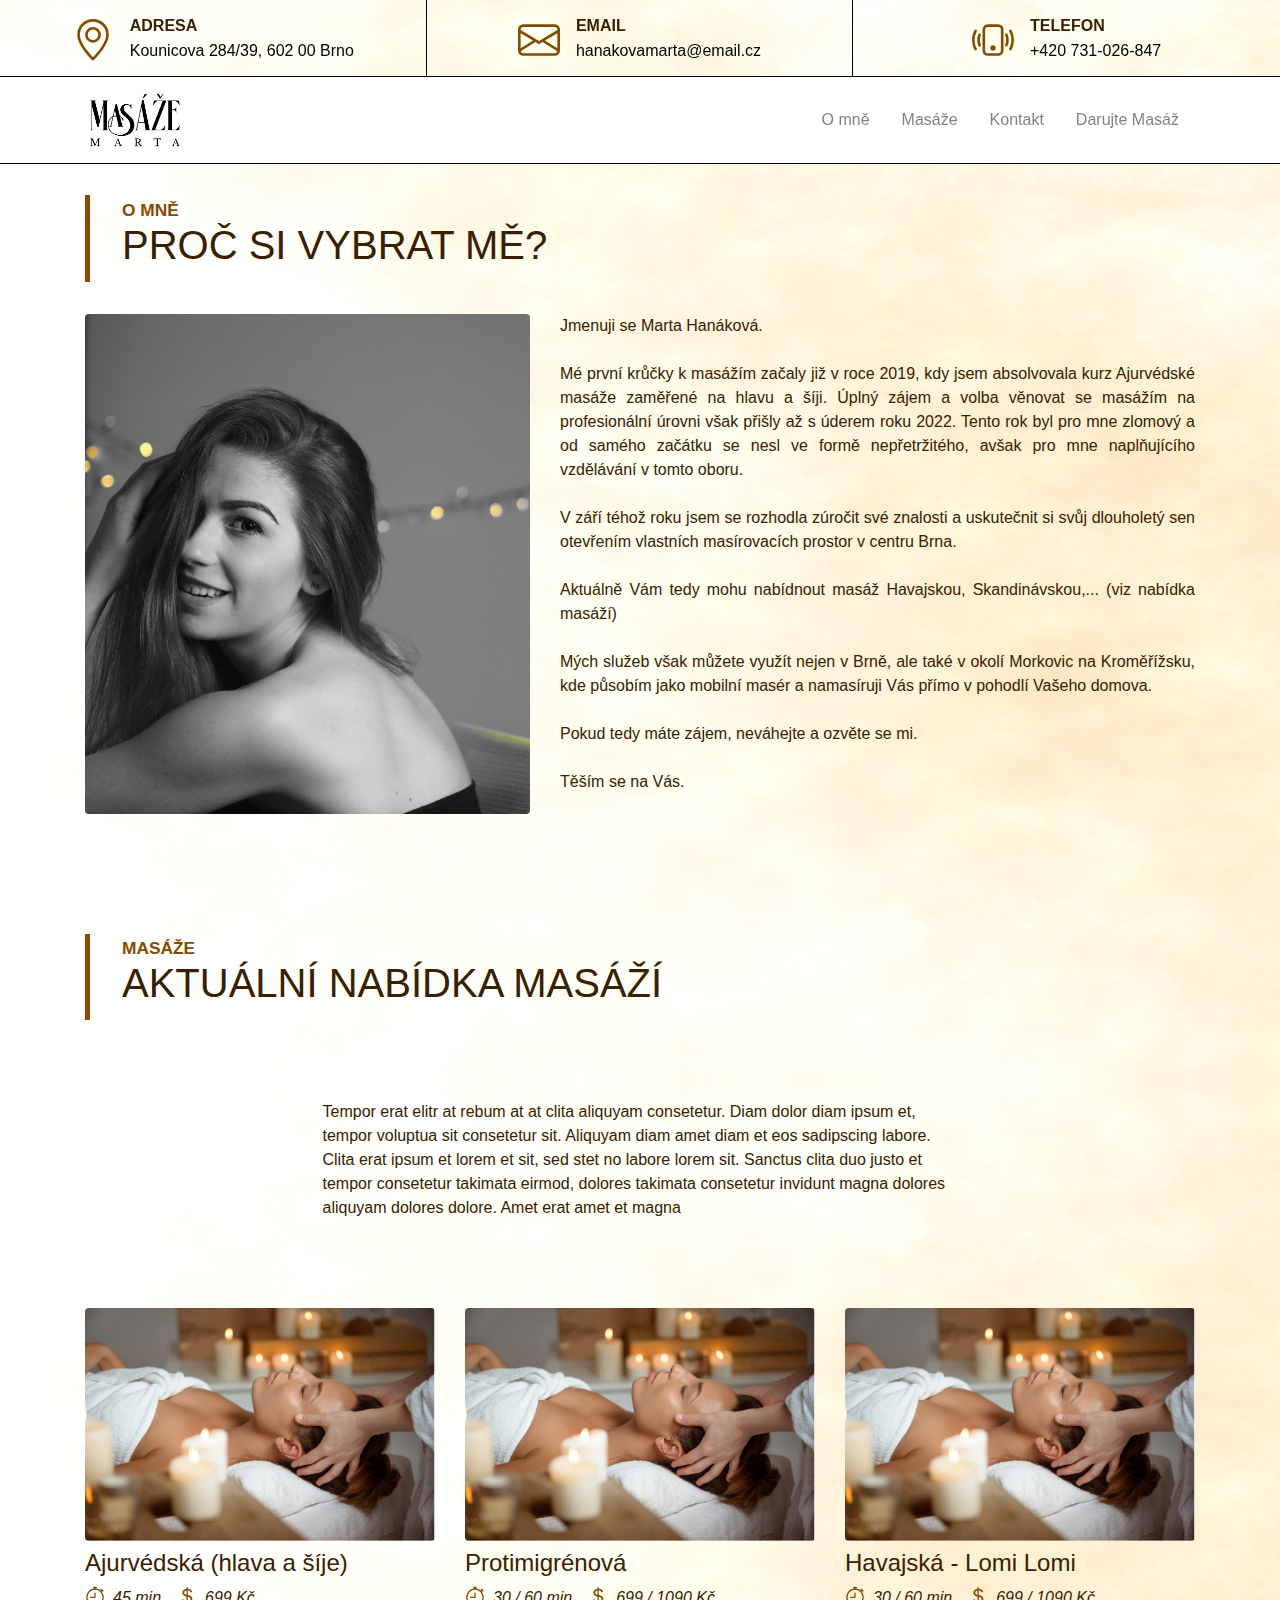
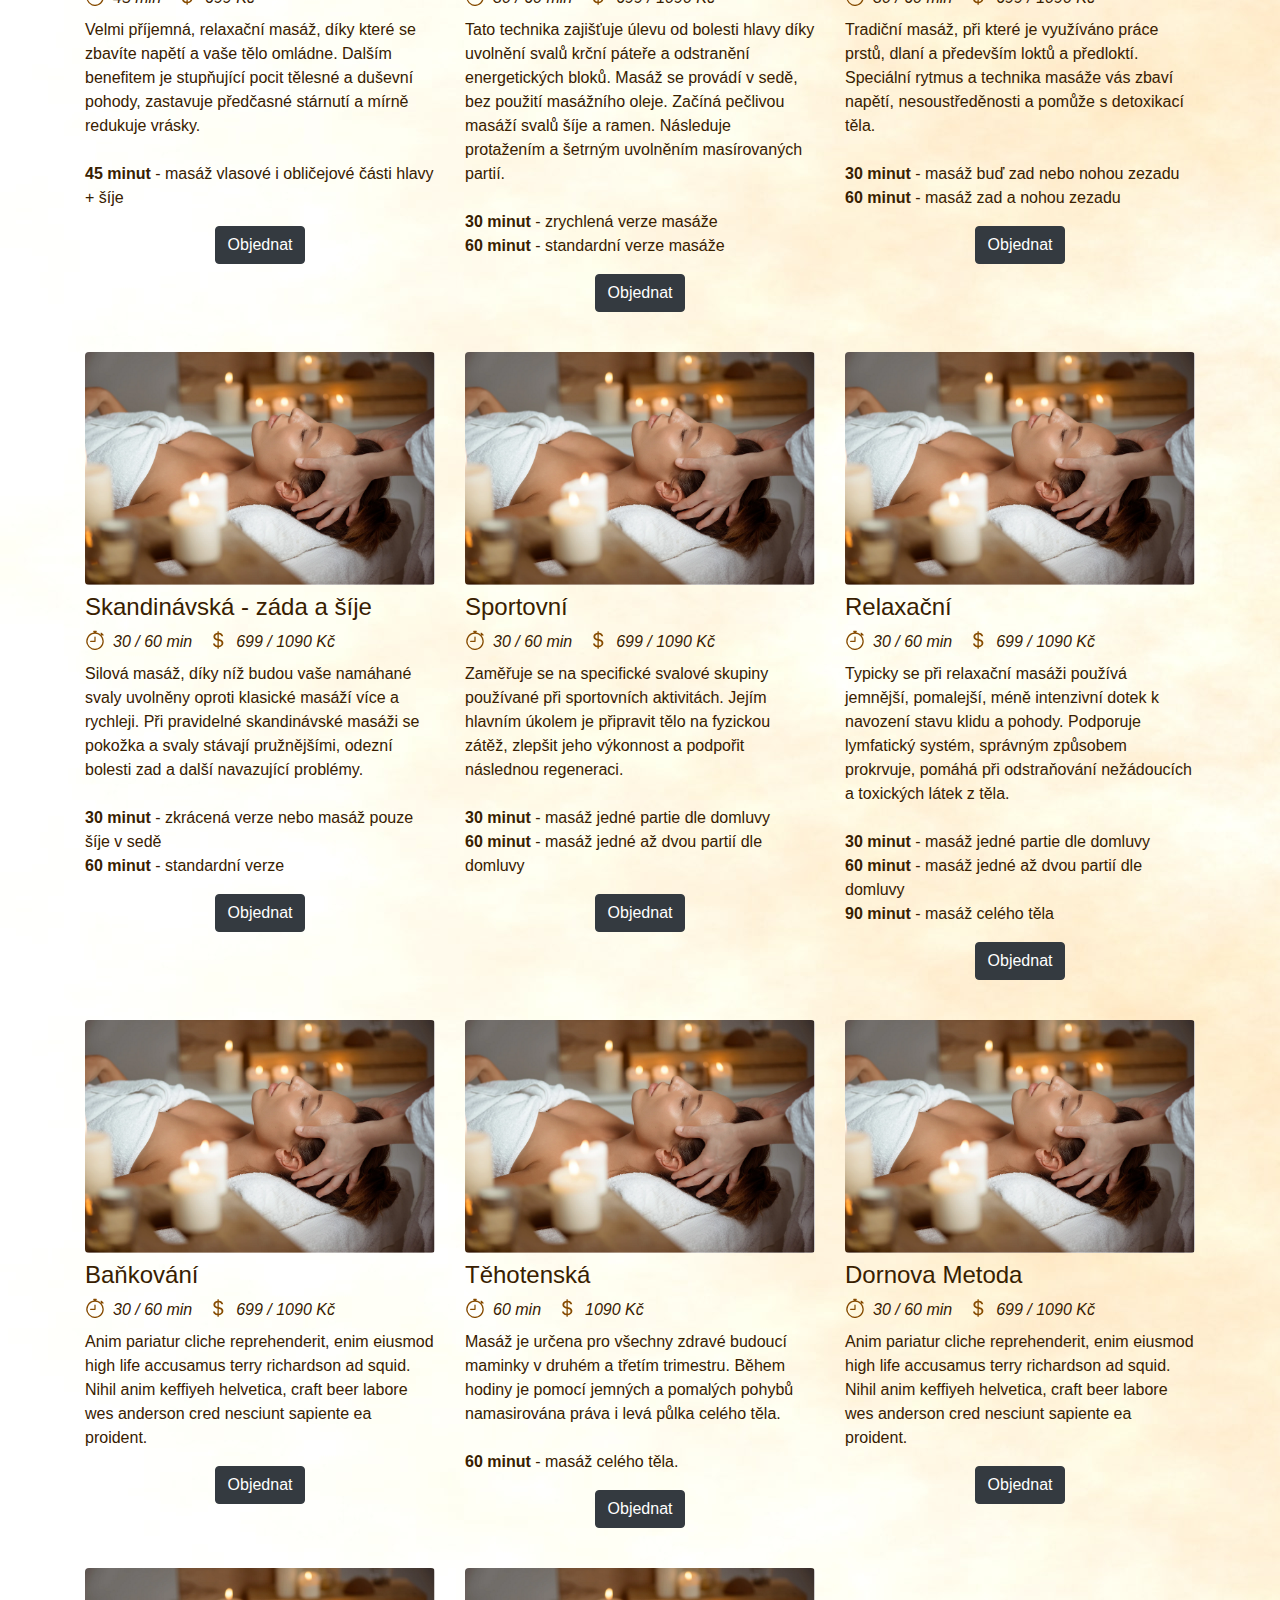
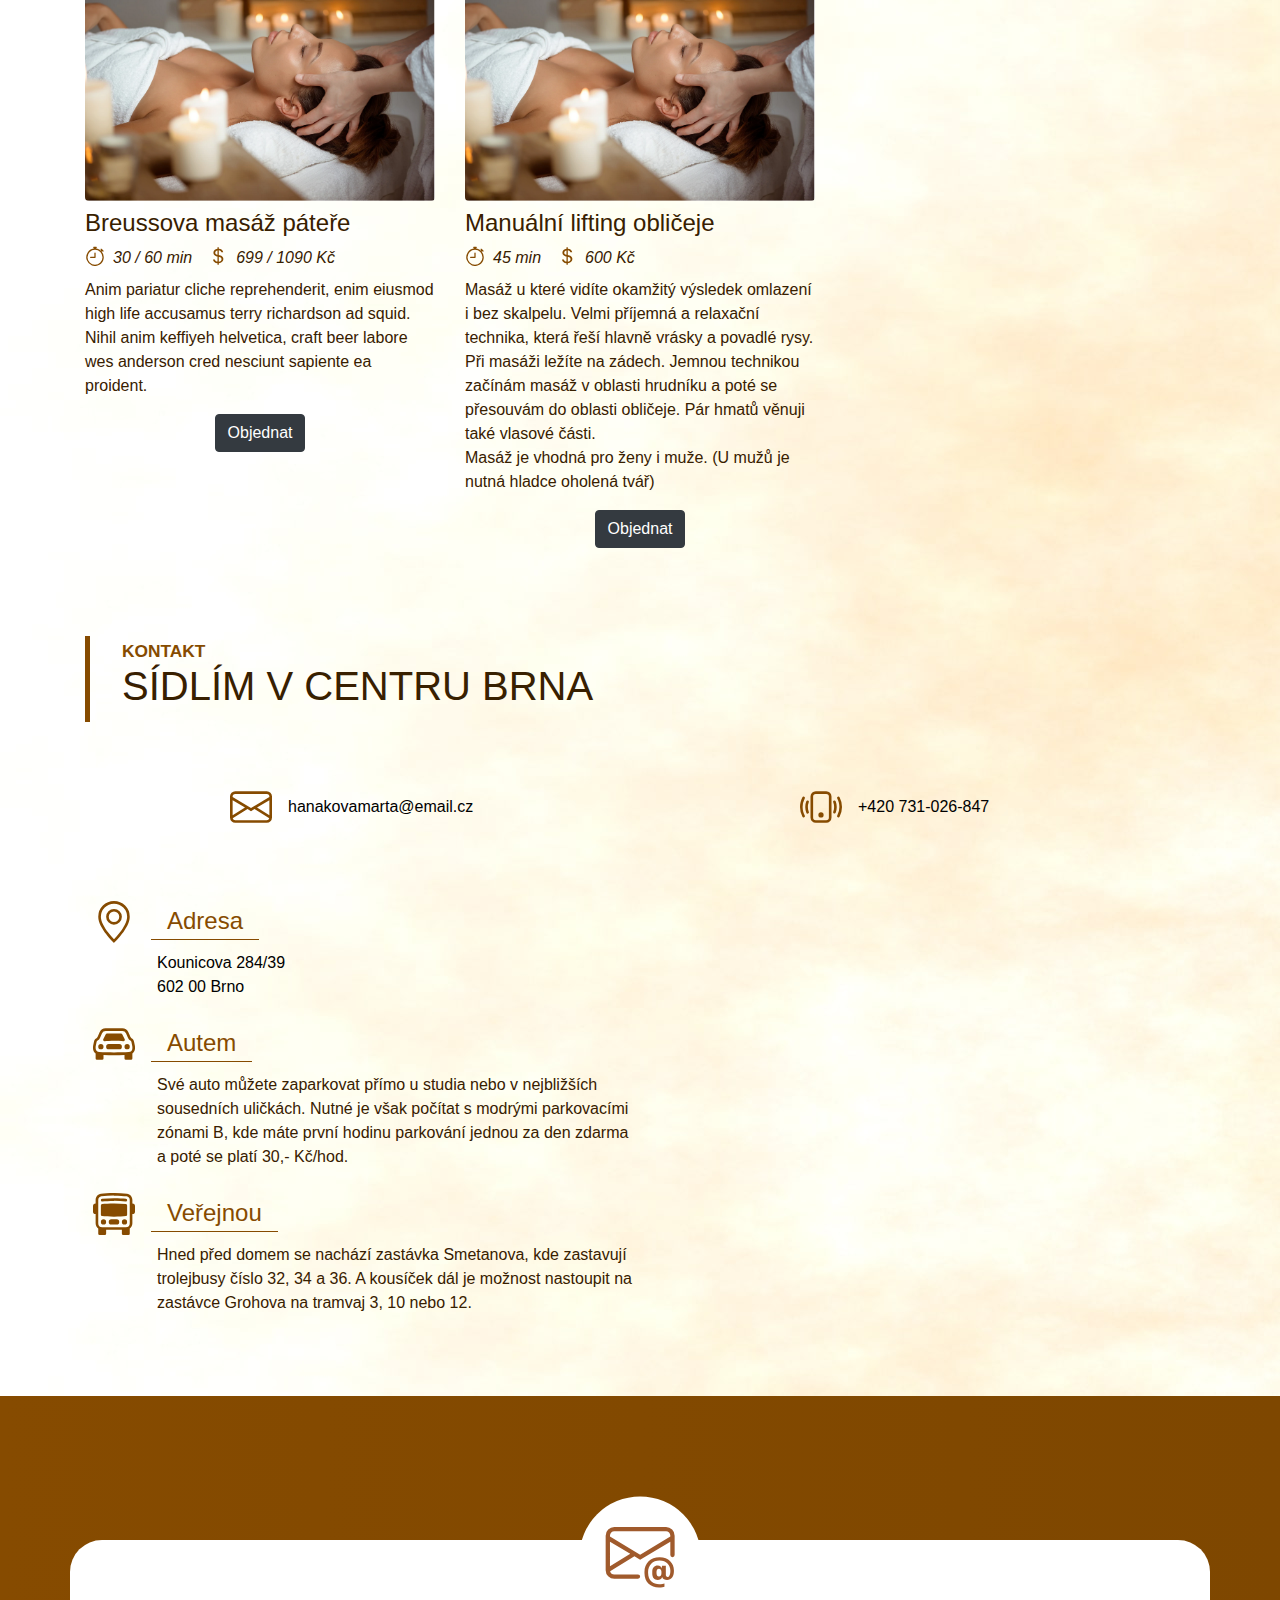
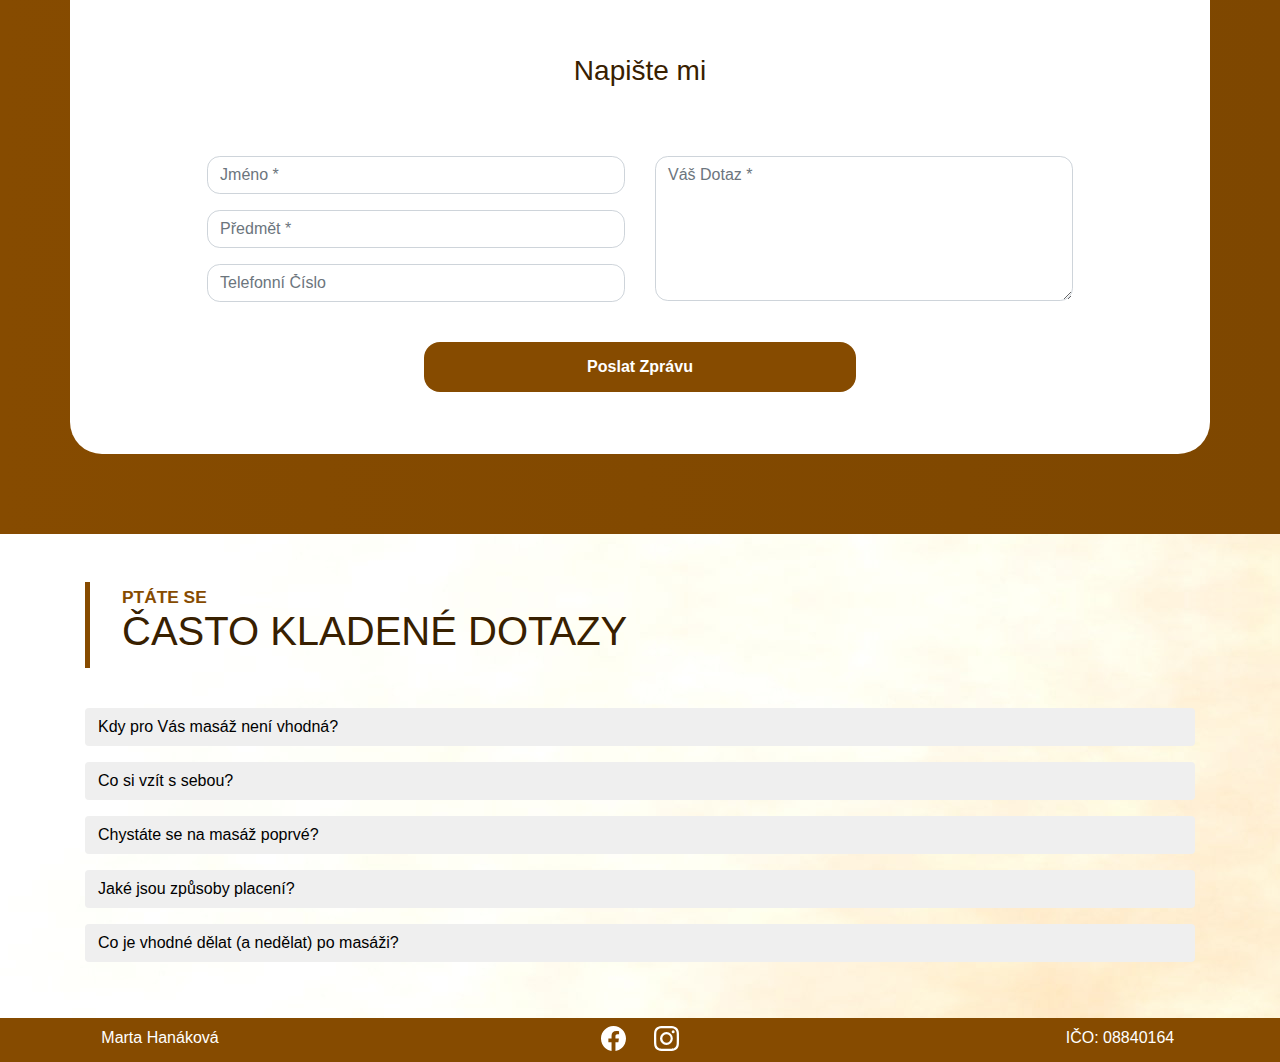
==== commit 36f1c388: "cosmetics" ====
--- a/index.html
+++ b/index.html
@@ -491,48 +491,24 @@
 
         <div class="container pb-5">
             <div class="headline">
-                <h3>CERTIFIKACE</h3>
-                <h1>MOJE VZDĚLÁNÍ</h1>
-            </div>
-
-            <div class="row pb-4">
-                <div class="col-lg-10 mx-auto">
-                    <div class="ref-block p-3 mb-4 ref-border">
-                        <h4 class="text-center mb-4">Baňkování</h4>
-                        <p>Tempor erat elitr at rebum at at clita aliquyam consetetur. Diam dolor diam ipsum et, tempor voluptua sit consetetur sit. Aliquyam diam amet diam et eos sadipscing labore. Clita erat ipsum et lorem et sit, sed stet no labore lorem sit. Sanctus clita duo justo et tempor consetetur takimata eirmod, dolores takimata consetetur invidunt magna dolores aliquyam dolores dolore. Amet erat amet et magna</p>
-                    </div>
-                    <div class="ref-block p-3 mb-4 ref-border">
-                        <h4 class="text-center mb-4">Sportovní masáž</h4>
-                        <p>Tempor erat elitr at rebum at at clita aliquyam consetetur. Diam dolor diam ipsum et, tempor voluptua sit consetetur sit. Aliquyam diam amet diam et eos sadipscing labore. Clita erat ipsum et lorem et sit, sed stet no labore lorem sit. Sanctus clita duo justo et tempor consetetur takimata eirmod, dolores takimata consetetur invidunt magna dolores aliquyam dolores dolore. Amet erat amet et magna</p>
-                    </div>
-                    <div class="ref-block p-3 mb-4 ref-border">
-                        <h4 class="text-center mb-4">Horké kameny</h4>
-                        <p>Tempor erat elitr at rebum at at clita aliquyam consetetur. Diam dolor diam ipsum et, tempor voluptua sit consetetur sit. Aliquyam diam amet diam et eos sadipscing labore. Clita erat ipsum et lorem et sit, sed stet no labore lorem sit. Sanctus clita duo justo et tempor consetetur takimata eirmod, dolores takimata consetetur invidunt magna dolores aliquyam dolores dolore. Amet erat amet et magna</p>
-                    </div>
-                </div>
-            </div>            
-        </div>
-
-        <div class="container pb-5">
-            <div class="headline">
                 <h3>KONTAKT</h3>
                 <h1>SÍDLÍM V CENTRU BRNA</h1>
             </div>
 
             <div class="row my-5">
-                <div class="col-lg-6 text-center py-2">
-                    <div class="d-inline-flex align-items-center mt-2">
+                <div class="col-md-6 col-sm-12 text-center py-2">
+                    <div class="d-inline-flex align-items-center mt-2 contact-width">
                         <svg xmlns="http://www.w3.org/2000/svg" width="42" height="42" fill="#864B00" class="bi bi-envelope" viewBox="0 0 16 16"> <path d="M0 4a2 2 0 0 1 2-2h12a2 2 0 0 1 2 2v8a2 2 0 0 1-2 2H2a2 2 0 0 1-2-2V4Zm2-1a1 1 0 0 0-1 1v.217l7 4.2 7-4.2V4a1 1 0 0 0-1-1H2Zm13 2.383-4.708 2.825L15 11.105V5.383Zm-.034 6.876-5.64-3.471L8 9.583l-1.326-.795-5.64 3.47A1 1 0 0 0 2 13h12a1 1 0 0 0 .966-.741ZM1 11.105l4.708-2.897L1 5.383v5.722Z"/> </svg>
                         <div class="text">
-                            <span class="pl-3">hanakovamarta@email.cz</span>
-                        </div>
-                    </div>
-                </div>
-                <div class="col-lg-6 text-center py-2">
-                    <div class="d-inline-flex align-items-center mt-2">
+                            <span class="pl-3"><a class="phone" href="mailto:hanakovamarta@email.cz">hanakovamarta@email.cz</a></span>
+                        </div>
+                    </div>
+                </div>
+                <div class="col-md-6 col-sm-12 text-center py-2">
+                    <div class="d-inline-flex align-items-center mt-2 contact-width">
                         <svg xmlns="http://www.w3.org/2000/svg" width="42" height="42" fill="#864B00" class="bi bi-phone-vibrate" viewBox="0 0 16 16"> <path d="M10 3a1 1 0 0 1 1 1v8a1 1 0 0 1-1 1H6a1 1 0 0 1-1-1V4a1 1 0 0 1 1-1h4zM6 2a2 2 0 0 0-2 2v8a2 2 0 0 0 2 2h4a2 2 0 0 0 2-2V4a2 2 0 0 0-2-2H6z"/> <path d="M8 12a1 1 0 1 0 0-2 1 1 0 0 0 0 2zM1.599 4.058a.5.5 0 0 1 .208.676A6.967 6.967 0 0 0 1 8c0 1.18.292 2.292.807 3.266a.5.5 0 0 1-.884.468A7.968 7.968 0 0 1 0 8c0-1.347.334-2.619.923-3.734a.5.5 0 0 1 .676-.208zm12.802 0a.5.5 0 0 1 .676.208A7.967 7.967 0 0 1 16 8a7.967 7.967 0 0 1-.923 3.734.5.5 0 0 1-.884-.468A6.967 6.967 0 0 0 15 8c0-1.18-.292-2.292-.807-3.266a.5.5 0 0 1 .208-.676zM3.057 5.534a.5.5 0 0 1 .284.648A4.986 4.986 0 0 0 3 8c0 .642.12 1.255.34 1.818a.5.5 0 1 1-.93.364A5.986 5.986 0 0 1 2 8c0-.769.145-1.505.41-2.182a.5.5 0 0 1 .647-.284zm9.886 0a.5.5 0 0 1 .648.284C13.855 6.495 14 7.231 14 8c0 .769-.145 1.505-.41 2.182a.5.5 0 0 1-.93-.364C12.88 9.255 13 8.642 13 8c0-.642-.12-1.255-.34-1.818a.5.5 0 0 1 .283-.648z"/> </svg>
                         <div class="text">
-                            <span class="pl-3">+420 731-026-847</span>
+                            <span class="pl-3"><a class="phone" href="tel:731-026-847">+420 731-026-847</a></span>
                         </div>
                     </div>
                 </div>
@@ -541,38 +517,38 @@
 
             <div class="row">
                 <div class="col-md-6 my-auto">
-                    <div class="row">
+                    <div class="row ml-2">
                         <svg xmlns="http://www.w3.org/2000/svg" width="42" height="42" fill="#864B00" class="bi bi-geo-alt" viewBox="0 0 16 16"> <path d="M12.166 8.94c-.524 1.062-1.234 2.12-1.96 3.07A31.493 31.493 0 0 1 8 14.58a31.481 31.481 0 0 1-2.206-2.57c-.726-.95-1.436-2.008-1.96-3.07C3.304 7.867 3 6.862 3 6a5 5 0 0 1 10 0c0 .862-.305 1.867-.834 2.94zM8 16s6-5.686 6-10A6 6 0 0 0 2 6c0 4.314 6 10 6 10z"/> <path d="M8 8a2 2 0 1 1 0-4 2 2 0 0 1 0 4zm0 1a3 3 0 1 0 0-6 3 3 0 0 0 0 6z"/> </svg>
                         <span class="contact-headline">Adresa</span>
                     </div>
-                    <div class="row">
+                    <div class="row ml-2">
                         <span class="contact-text"><a class="phone" href="http://maps.google.com/?q=Kounicova 284/39, 602 00 Brno">Kounicova 284/39<br>602 00 Brno</a></span>
                     </div>
-                    <div class="row">
+                    <div class="row ml-2">
                         <svg xmlns="http://www.w3.org/2000/svg" width="42" height="42" fill="#864B00" class="bi bi-car-front" viewBox="0 0 16 16">
                             <path d="M4 9a1 1 0 1 1-2 0 1 1 0 0 1 2 0Zm10 0a1 1 0 1 1-2 0 1 1 0 0 1 2 0ZM6 8a1 1 0 0 0 0 2h4a1 1 0 1 0 0-2H6ZM4.862 4.276 3.906 6.19a.51.51 0 0 0 .497.731c.91-.073 2.35-.17 3.597-.17 1.247 0 2.688.097 3.597.17a.51.51 0 0 0 .497-.731l-.956-1.913A.5.5 0 0 0 10.691 4H5.309a.5.5 0 0 0-.447.276Z"/>
                             <path d="M2.52 3.515A2.5 2.5 0 0 1 4.82 2h6.362c1 0 1.904.596 2.298 1.515l.792 1.848c.075.175.21.319.38.404.5.25.855.715.965 1.262l.335 1.679c.033.161.049.325.049.49v.413c0 .814-.39 1.543-1 1.997V13.5a.5.5 0 0 1-.5.5h-2a.5.5 0 0 1-.5-.5v-1.338c-1.292.048-2.745.088-4 .088s-2.708-.04-4-.088V13.5a.5.5 0 0 1-.5.5h-2a.5.5 0 0 1-.5-.5v-1.892c-.61-.454-1-1.183-1-1.997v-.413a2.5 2.5 0 0 1 .049-.49l.335-1.68c.11-.546.465-1.012.964-1.261a.807.807 0 0 0 .381-.404l.792-1.848ZM4.82 3a1.5 1.5 0 0 0-1.379.91l-.792 1.847a1.8 1.8 0 0 1-.853.904.807.807 0 0 0-.43.564L1.03 8.904a1.5 1.5 0 0 0-.03.294v.413c0 .796.62 1.448 1.408 1.484 1.555.07 3.786.155 5.592.155 1.806 0 4.037-.084 5.592-.155A1.479 1.479 0 0 0 15 9.611v-.413c0-.099-.01-.197-.03-.294l-.335-1.68a.807.807 0 0 0-.43-.563 1.807 1.807 0 0 1-.853-.904l-.792-1.848A1.5 1.5 0 0 0 11.18 3H4.82Z"/>
                         </svg>
                         <span class="contact-headline">Autem</span>
                     </div>
-                    <div class="row">
+                    <div class="row ml-2">
                         <span class="contact-text">Své auto můžete zaparkovat přímo u studia nebo v nejbližších sousedních uličkách. Nutné je však počítat s modrými parkovacími zónami B, kde máte první hodinu parkování jednou za den zdarma a poté se platí 30,- Kč/hod.</span>
                     </div>
-                    <div class="row">
+                    <div class="row ml-2">
                         <svg xmlns="http://www.w3.org/2000/svg" width="42" height="42" fill="#864B00" class="bi bi-bus-front" viewBox="0 0 16 16">
                             <path d="M5 11a1 1 0 1 1-2 0 1 1 0 0 1 2 0Zm8 0a1 1 0 1 1-2 0 1 1 0 0 1 2 0Zm-6-1a1 1 0 1 0 0 2h2a1 1 0 1 0 0-2H7Zm1-6c-1.876 0-3.426.109-4.552.226A.5.5 0 0 0 3 4.723v3.554a.5.5 0 0 0 .448.497C4.574 8.891 6.124 9 8 9c1.876 0 3.426-.109 4.552-.226A.5.5 0 0 0 13 8.277V4.723a.5.5 0 0 0-.448-.497A44.303 44.303 0 0 0 8 4Zm0-1c-1.837 0-3.353.107-4.448.22a.5.5 0 1 1-.104-.994A44.304 44.304 0 0 1 8 2c1.876 0 3.426.109 4.552.226a.5.5 0 1 1-.104.994A43.306 43.306 0 0 0 8 3Z"/>
                             <path d="M15 8a1 1 0 0 0 1-1V5a1 1 0 0 0-1-1V2.64c0-1.188-.845-2.232-2.064-2.372A43.61 43.61 0 0 0 8 0C5.9 0 4.208.136 3.064.268 1.845.408 1 1.452 1 2.64V4a1 1 0 0 0-1 1v2a1 1 0 0 0 1 1v3.5c0 .818.393 1.544 1 2v2a.5.5 0 0 0 .5.5h2a.5.5 0 0 0 .5-.5V14h6v1.5a.5.5 0 0 0 .5.5h2a.5.5 0 0 0 .5-.5v-2c.607-.456 1-1.182 1-2V8ZM8 1c2.056 0 3.71.134 4.822.261.676.078 1.178.66 1.178 1.379v8.86a1.5 1.5 0 0 1-1.5 1.5h-9A1.5 1.5 0 0 1 2 11.5V2.64c0-.72.502-1.301 1.178-1.379A42.611 42.611 0 0 1 8 1Z"/>
                         </svg>
                         <span class="contact-headline">Veřejnou</span>
                     </div>
-                    <div class="row">
+                    <div class="row ml-2">
                         <span class="contact-text">
                             Hned před domem se nachází zastávka Smetanova, kde zastavují trolejbusy číslo 32, 34 a 36.
                             A kousíček dál je možnost nastoupit na zastávce Grohova na tramvaj 3, 10 nebo 12.</span>
                     </div>
                 </div>
                 <div class="col-md-6 map">
-                    <iframe src="https://www.google.com/maps/embed?pb=!1m18!1m12!1m3!1d162.9337541672128!2d16.601696237268122!3d49.20169650138402!2m3!1f0!2f0!3f0!3m2!1i1024!2i768!4f13.1!3m3!1m2!1s0x4712954fb9d03ff5%3A0x42dfcdfdd21d9387!2sGarden%20Food%20Concept!5e0!3m2!1scs!2scz!4v1673124120452!5m2!1scs!2scz" width="100%" height="450" style="border:0;" allowfullscreen="" loading="lazy" referrerpolicy="no-referrer-when-downgrade"></iframe>
+                    <iframe src="https://www.google.com/maps/embed?pb=!1m18!1m12!1m3!1d1266.3612285478782!2d16.600338714233313!3d49.20175914846148!2m3!1f0!2f0!3f0!3m2!1i1024!2i768!4f13.1!3m3!1m2!1s0x4712959b526d9641%3A0x484a30c5c47b55df!2zTWFzw6HFvmUgTWFydGE!5e0!3m2!1scs!2scz!4v1673894000558!5m2!1scs!2scz" width="100%" height="450" style="border:0;" allowfullscreen="" loading="lazy" referrerpolicy="no-referrer-when-downgrade"></iframe>
                 </div>
             </div>
         </div>
--- a/css/contact.css
+++ b/css/contact.css
@@ -103,4 +103,8 @@
 
 .phone {
     color: black;
+}
+
+.contact-width {
+    width: 250px;
 }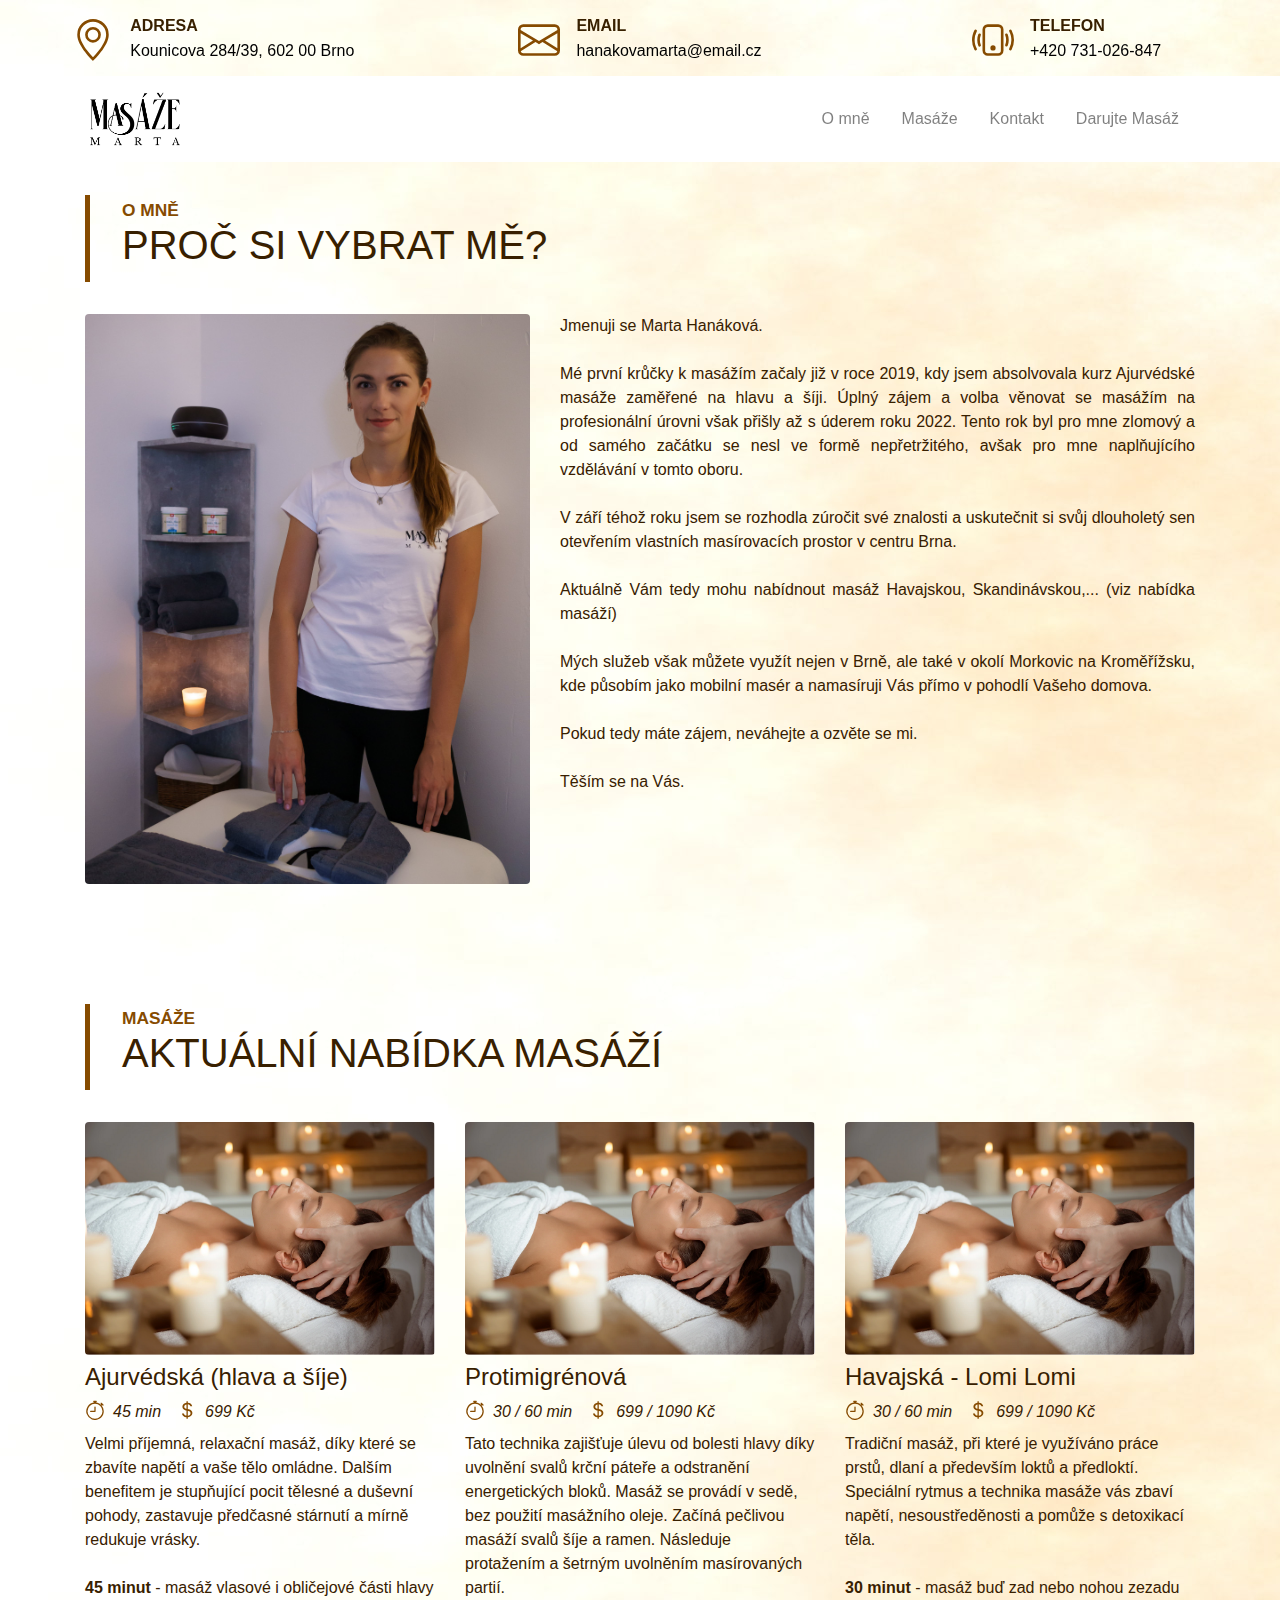
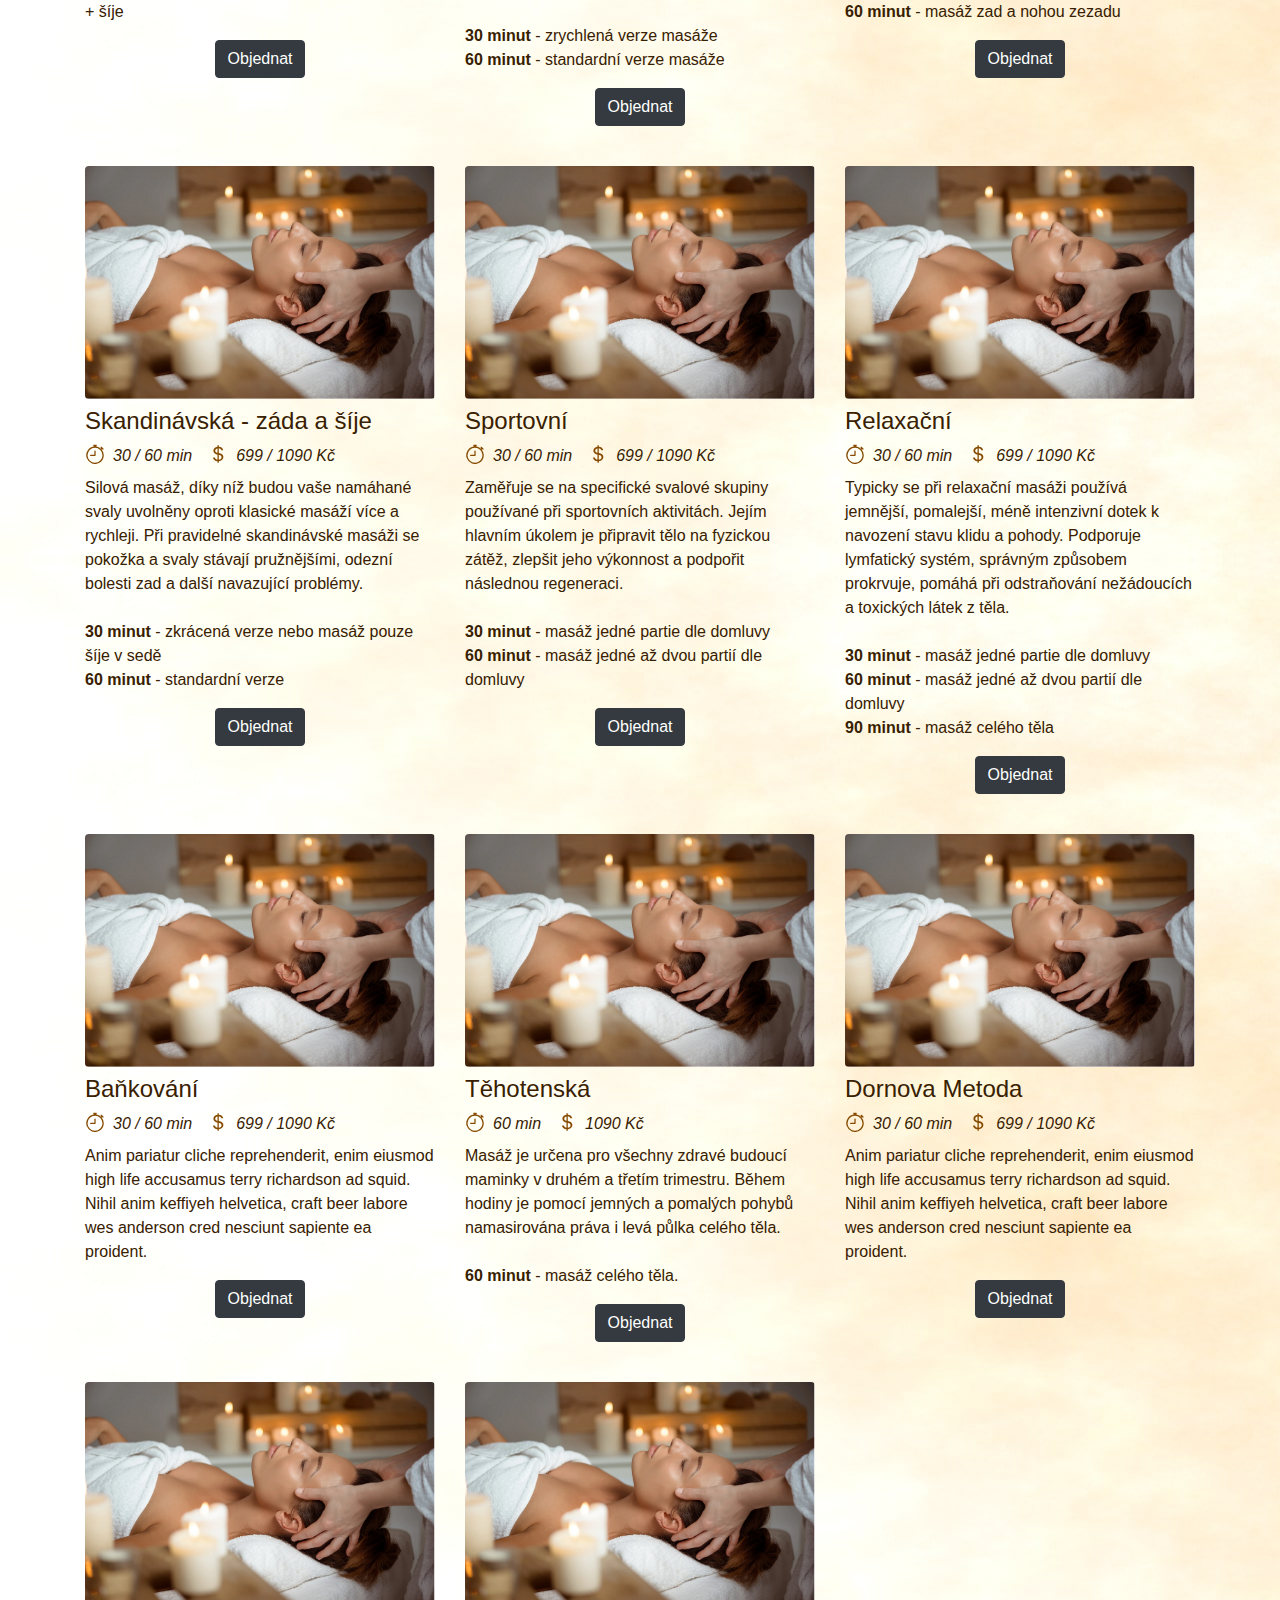
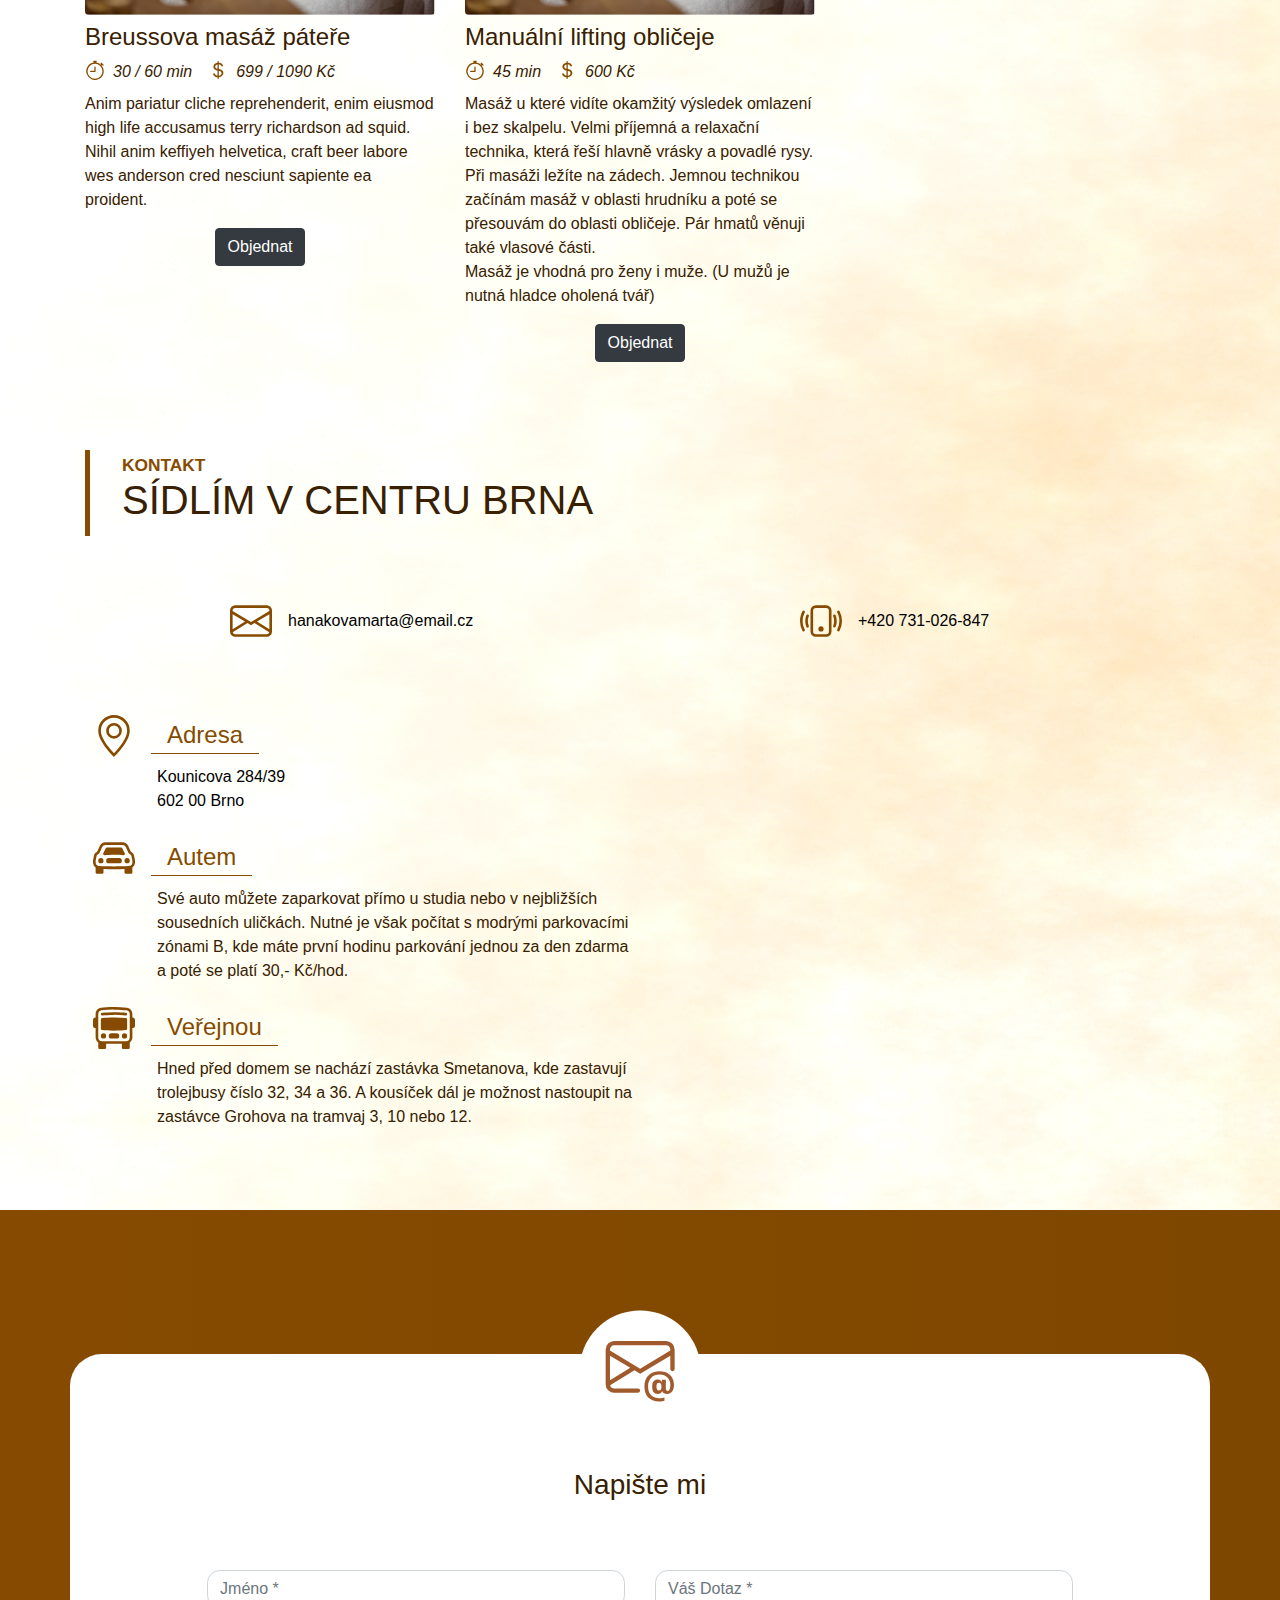
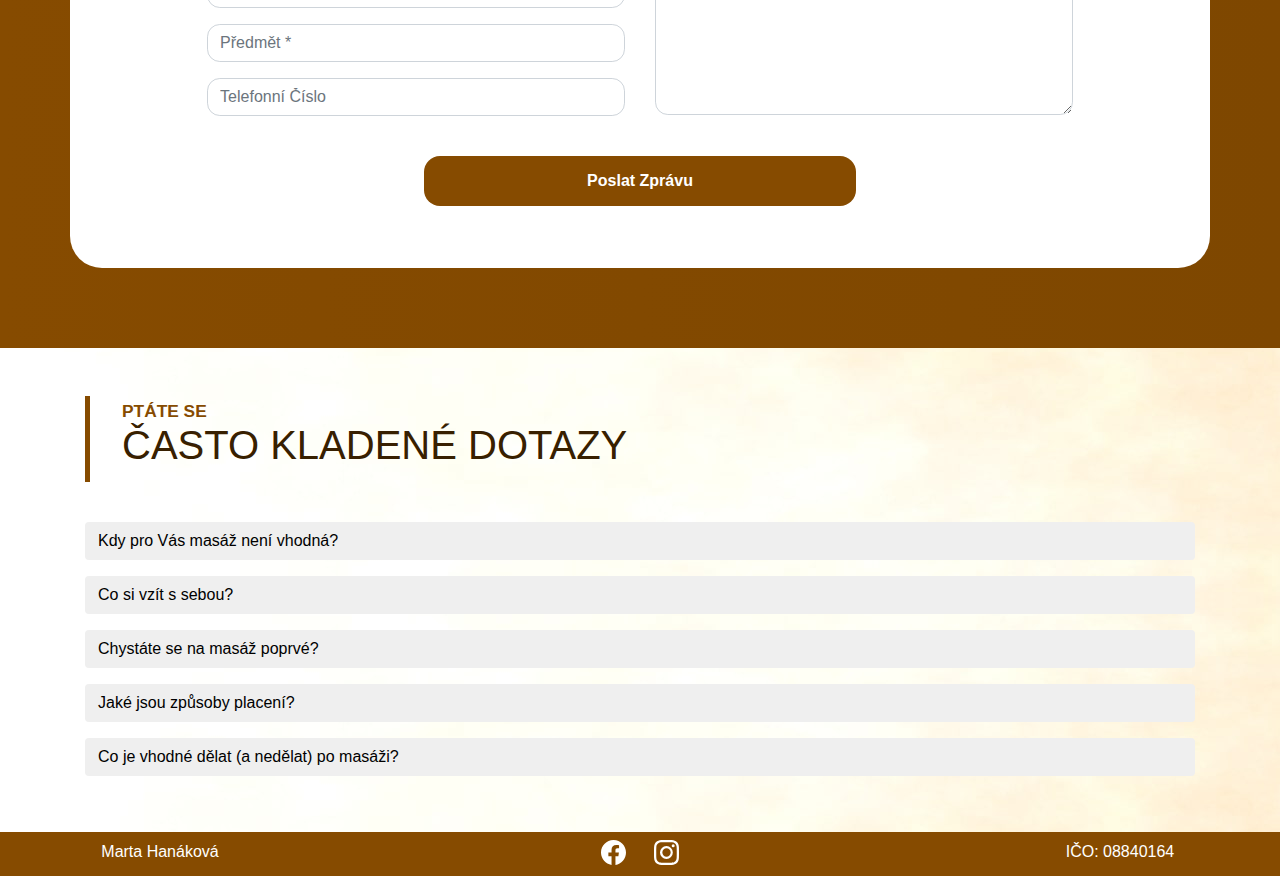
==== commit bf5f0a09: "removed massage text, updated me.jpg size" ====
--- a/index.html
+++ b/index.html
@@ -94,7 +94,7 @@
             </div>
 
             <div class="row pb-4">
-                <div class="col-lg-5 mb-5 mb-lg-0" style="min-height: 500px;">
+                <div class="col-lg-5 mb-5 mb-lg-0" style="min-height: 570px;">
                     <div class="position-relative h-100">
                         <img class="position-absolute w-100 h-100 rounded" src="img/me.jpg" style="object-fit: cover;">
                     </div>
@@ -127,11 +127,6 @@
                 <h1>AKTUÁLNÍ NABÍDKA MASÁŽÍ</h1>
             </div>
 
-            <div class="row py-5">
-                <div class="col-lg-7 mb-4 mx-auto">
-                    <p>Tempor erat elitr at rebum at at clita aliquyam consetetur. Diam dolor diam ipsum et, tempor voluptua sit consetetur sit. Aliquyam diam amet diam et eos sadipscing labore. Clita erat ipsum et lorem et sit, sed stet no labore lorem sit. Sanctus clita duo justo et tempor consetetur takimata eirmod, dolores takimata consetetur invidunt magna dolores aliquyam dolores dolore. Amet erat amet et magna</p>
-                </div>
-            </div>
             <div class="row">
                 <div class="col-lg-4 mb-4">
                     <div>
--- a/css/header.css
+++ b/css/header.css
@@ -64,9 +64,9 @@
 }
 
 .nav-border-right {
-    border-right: 1px solid black;
+    /* border-right: 1px solid black; */
 }
 
 .nav-border-bottom {
-    border-bottom: 1px solid black;
+    /* border-bottom: 1px solid black; */
 }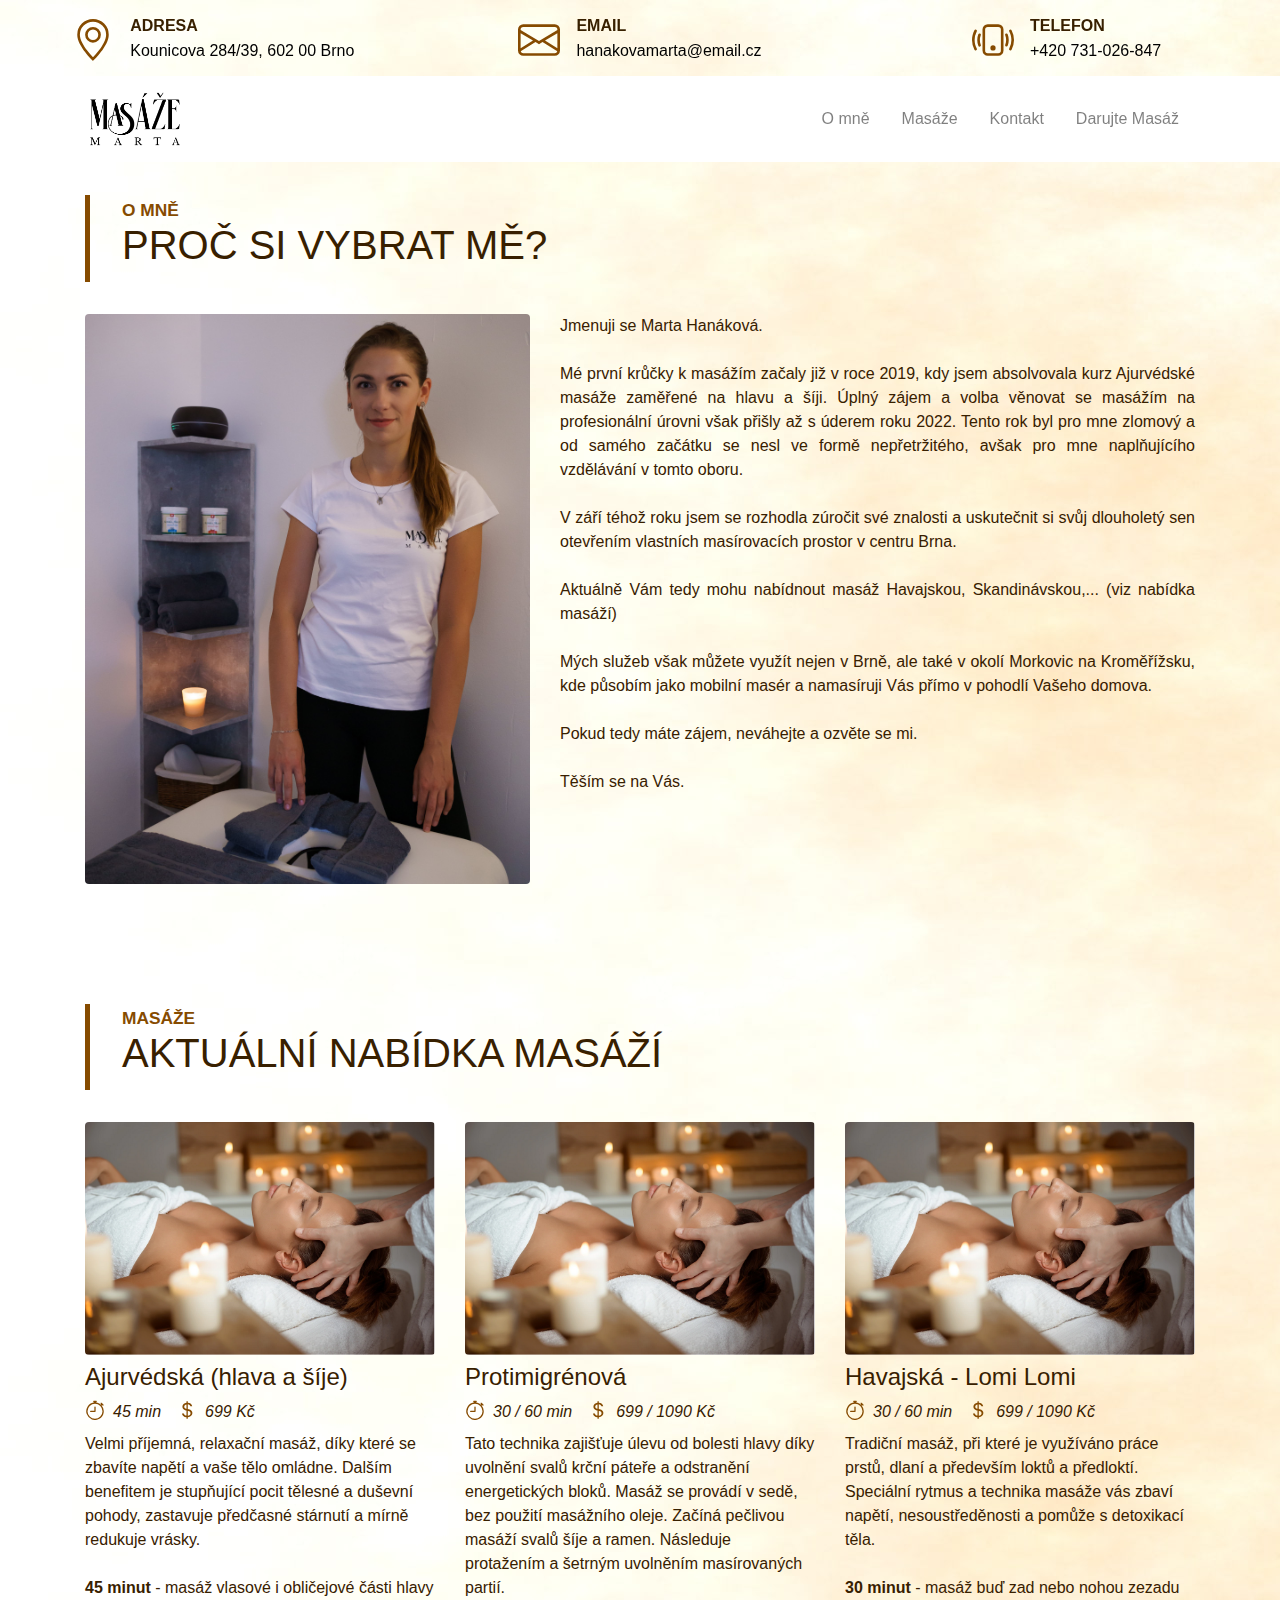
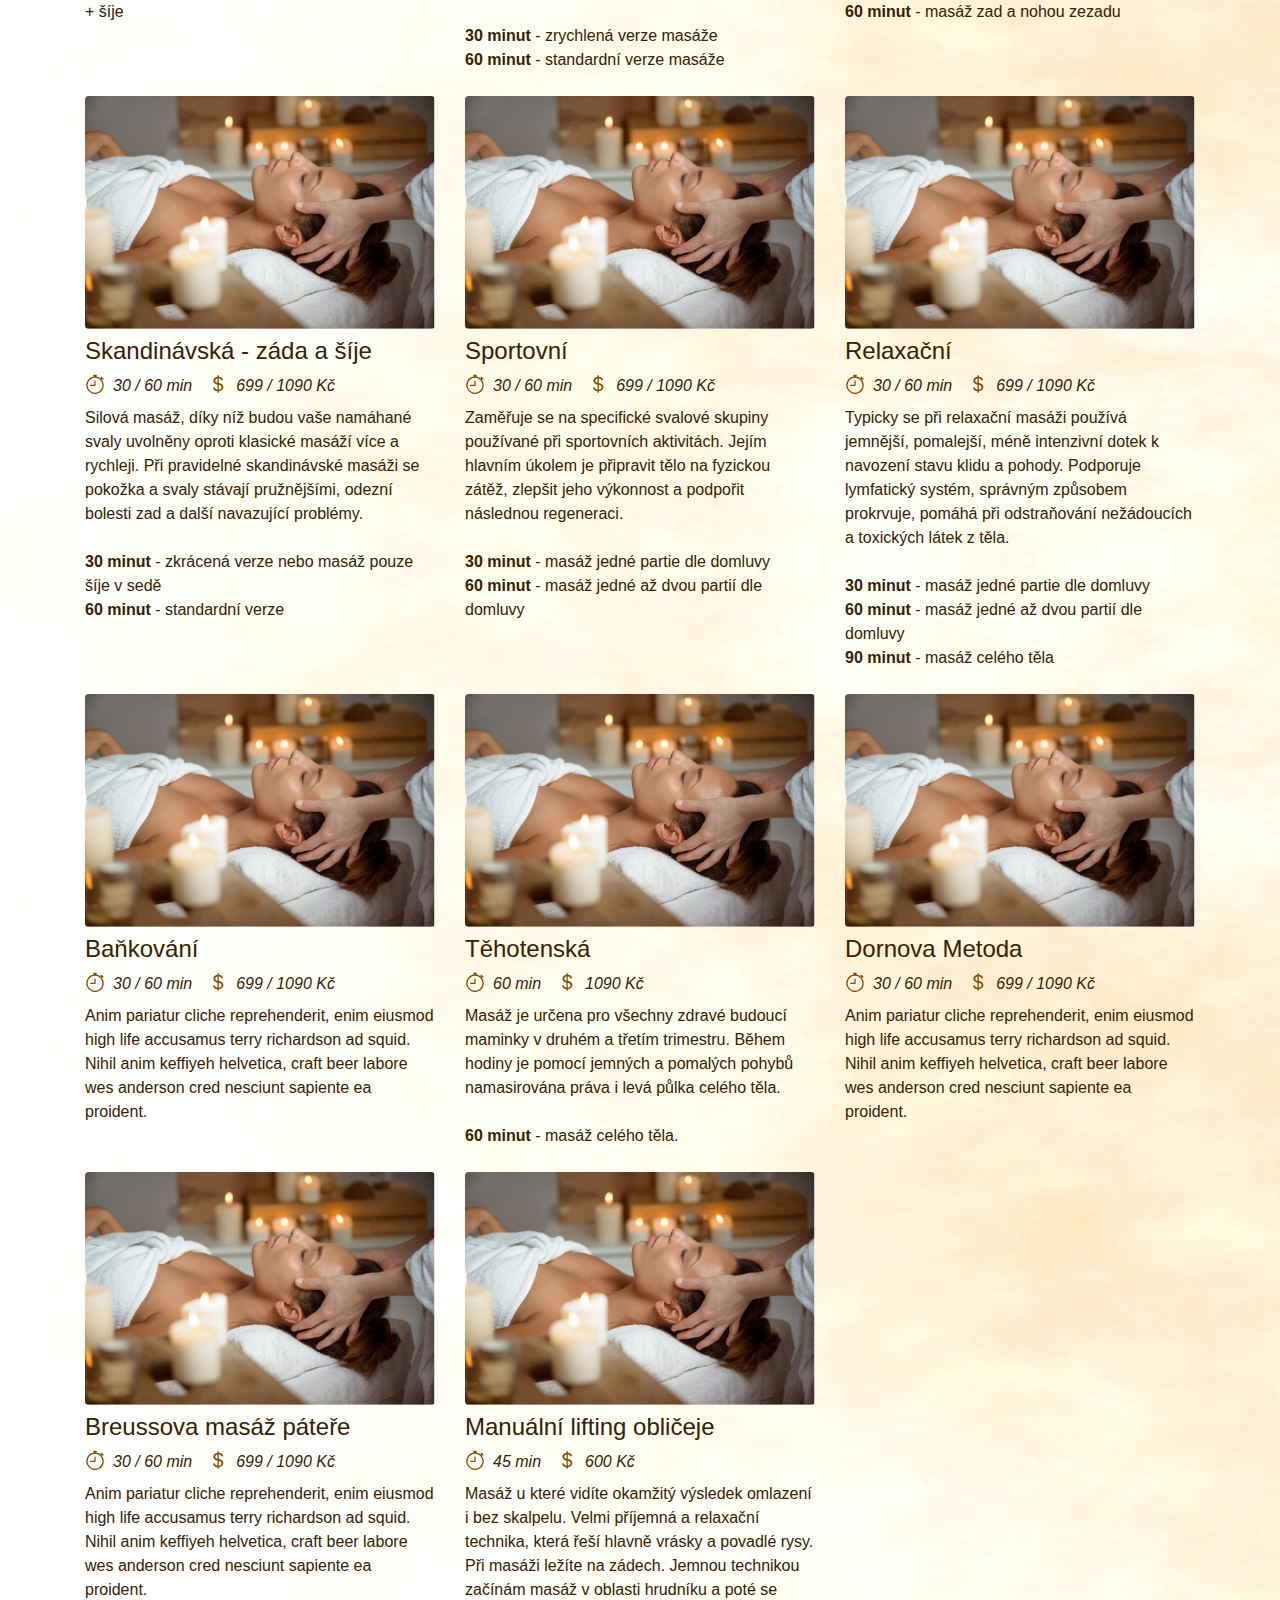
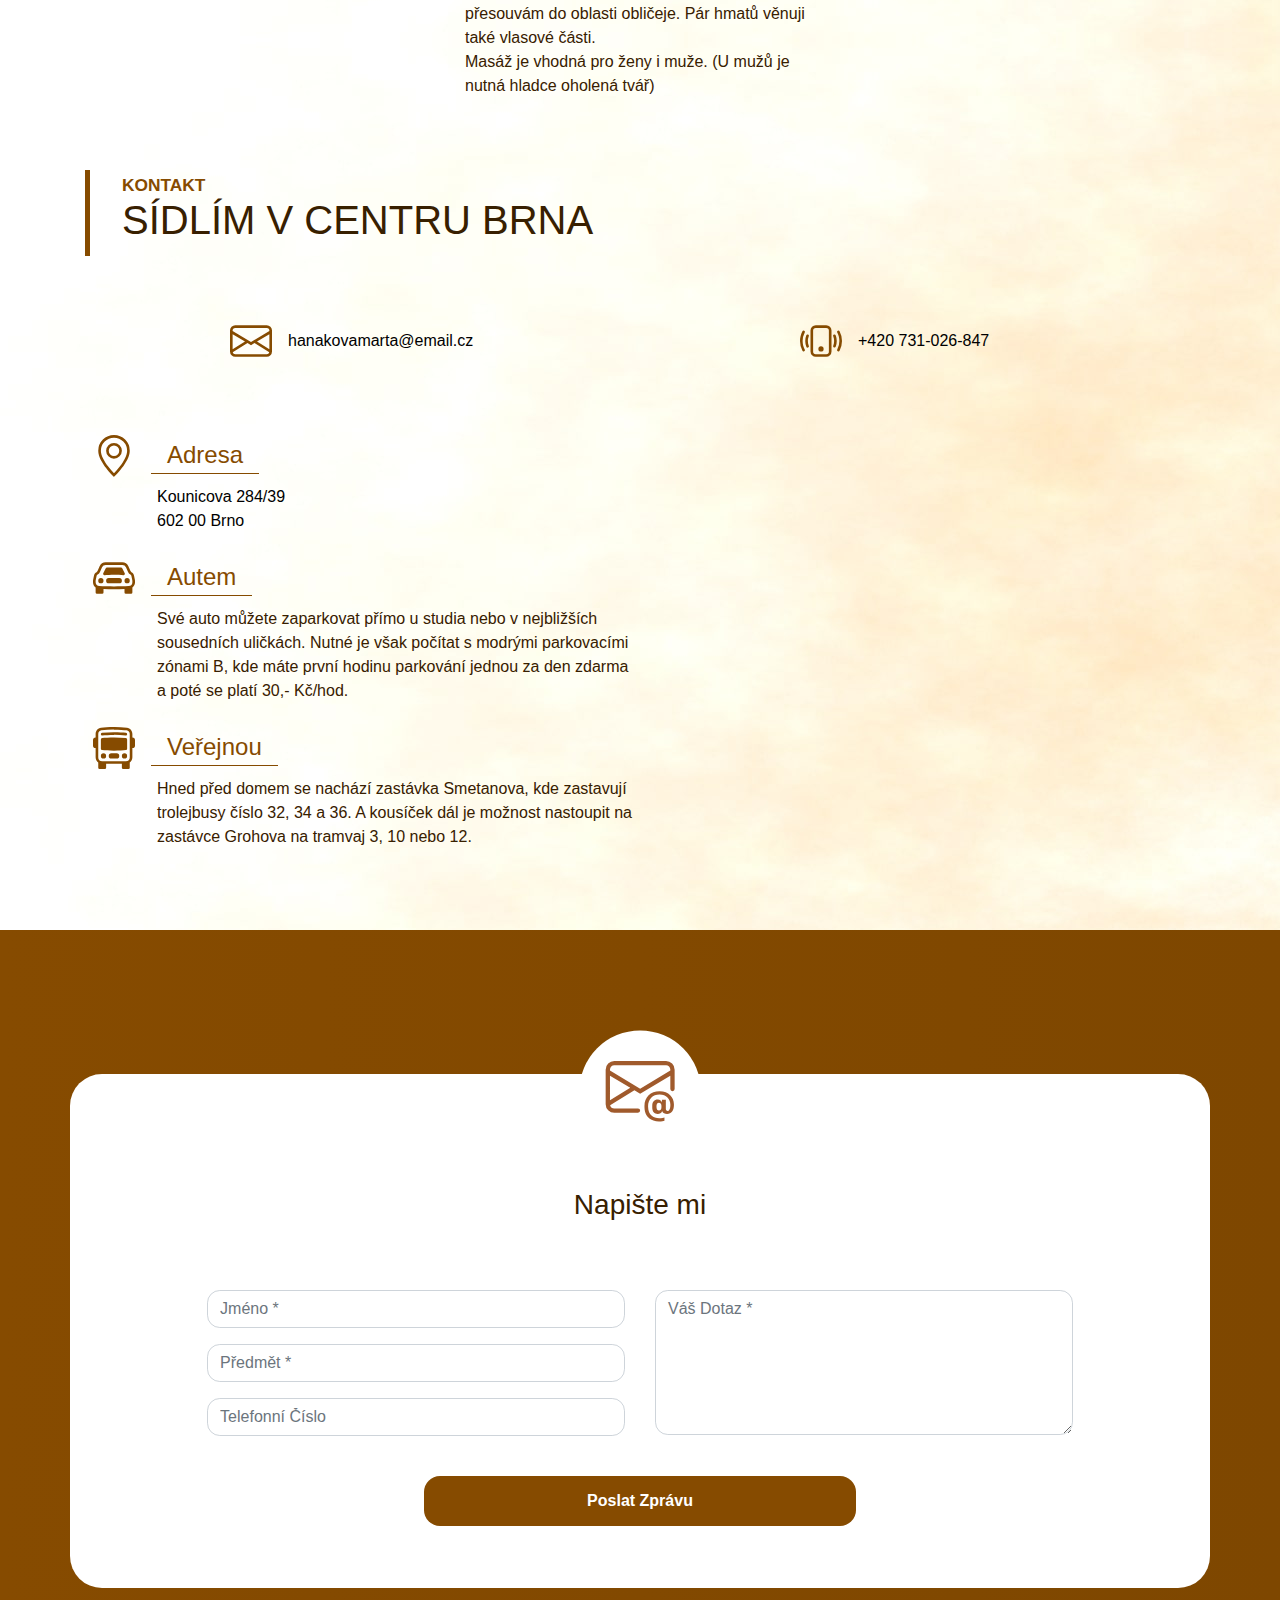
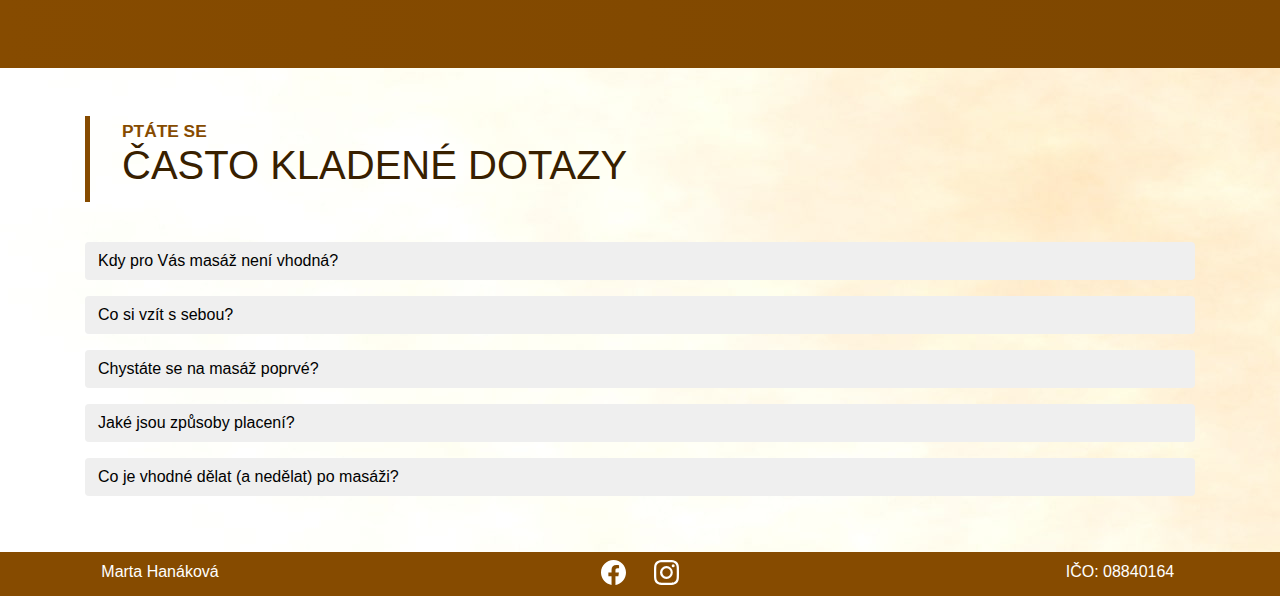
==== commit 44c82d94: "remove massage booking button" ====
--- a/index.html
+++ b/index.html
@@ -153,11 +153,7 @@
                         <br><br>
                         <strong>45 minut</strong> - masáž vlasové i obličejové části hlavy + šíje
                     </span>
-                    <div class="row my-3">
-                        <div class="mx-auto">
-                            <button type="button" class="btn btn-dark">Objednat</button>
-                        </div>
-                    </div>
+                    
                 </div>
 
                 <div class="col-lg-4 mb-4">
@@ -188,11 +184,7 @@
                         <br>
                         <strong>60 minut</strong> - standardní verze masáže
                     </span>
-                    <div class="row my-3">
-                        <div class="mx-auto">
-                            <button type="button" class="btn btn-dark">Objednat</button>
-                        </div>
-                    </div>
+                    
                 </div>
                 
                 <div class="col-lg-4 mb-4">
@@ -222,11 +214,7 @@
                         <br>
                         <strong>60 minut</strong> - masáž zad a nohou zezadu
                     </span>
-                    <div class="row my-3">
-                        <div class="mx-auto">
-                            <button type="button" class="btn btn-dark">Objednat</button>
-                        </div>
-                    </div>
+                    
                 </div>
             </div>
 
@@ -258,11 +246,7 @@
                         <br>
                         <strong>60 minut</strong> - standardní verze    
                     </span>
-                    <div class="row my-3">
-                        <div class="mx-auto">
-                            <button type="button" class="btn btn-dark">Objednat</button>
-                        </div>
-                    </div>
+                    
                 </div>
                 
                 <div class="col-lg-4 mb-4">
@@ -292,11 +276,7 @@
                         <br>
                         <strong>60 minut</strong> - masáž jedné až dvou partií dle domluvy
                     </span>
-                    <div class="row my-3">
-                        <div class="mx-auto">
-                            <button type="button" class="btn btn-dark">Objednat</button>
-                        </div>
-                    </div>
+                    
                 </div>
                 
                 <div class="col-lg-4 mb-4">
@@ -328,11 +308,7 @@
                         <br>
                         <strong>90 minut</strong> - masáž celého těla
                     </span>
-                    <div class="row my-3">
-                        <div class="mx-auto">
-                            <button type="button" class="btn btn-dark">Objednat</button>
-                        </div>
-                    </div>
+                    
                 </div>
             </div>
 
@@ -357,11 +333,7 @@
                     </div>
                     <br>
                     <span>Anim pariatur cliche reprehenderit, enim eiusmod high life accusamus terry richardson ad squid. Nihil anim keffiyeh helvetica, craft beer labore wes anderson cred nesciunt sapiente ea proident.</span>
-                    <div class="row my-3">
-                        <div class="mx-auto">
-                            <button type="button" class="btn btn-dark">Objednat</button>
-                        </div>
-                    </div>
+                    
                 </div>
                 
                 <div class="col-lg-4 mb-4">
@@ -389,11 +361,7 @@
                         <br><br>
                         <strong>60 minut</strong> - masáž celého těla.
                     </span>
-                    <div class="row my-3">
-                        <div class="mx-auto">
-                            <button type="button" class="btn btn-dark">Objednat</button>
-                        </div>
-                    </div>
+                    
                 </div>
 
                 <div class="col-lg-4 mb-4">
@@ -416,11 +384,7 @@
                     </div>
                     <br>
                     <span>Anim pariatur cliche reprehenderit, enim eiusmod high life accusamus terry richardson ad squid. Nihil anim keffiyeh helvetica, craft beer labore wes anderson cred nesciunt sapiente ea proident.</span>
-                    <div class="row my-3">
-                        <div class="mx-auto">
-                            <button type="button" class="btn btn-dark">Objednat</button>
-                        </div>
-                    </div>
+                    
                 </div>
 
                 <div class="col-lg-4 mb-4">
@@ -443,11 +407,7 @@
                     </div>
                     <br>
                     <span>Anim pariatur cliche reprehenderit, enim eiusmod high life accusamus terry richardson ad squid. Nihil anim keffiyeh helvetica, craft beer labore wes anderson cred nesciunt sapiente ea proident.</span>
-                    <div class="row my-3">
-                        <div class="mx-auto">
-                            <button type="button" class="btn btn-dark">Objednat</button>
-                        </div>
-                    </div>
+                    
                 </div>
 
                 <div class="col-lg-4 mb-4">
@@ -475,11 +435,7 @@
                         Při masáži ležíte na zádech. Jemnou technikou začínám masáž v oblasti hrudníku a poté se přesouvám do oblasti obličeje. Pár hmatů věnuji také vlasové části.
                         <br>
                         Masáž je vhodná pro ženy i muže. (U mužů je nutná hladce oholená tvář)</span>
-                    <div class="row my-3">
-                        <div class="mx-auto">
-                            <button type="button" class="btn btn-dark">Objednat</button>
-                        </div>
-                    </div>
+                    
                 </div>
             </div>
         </div>
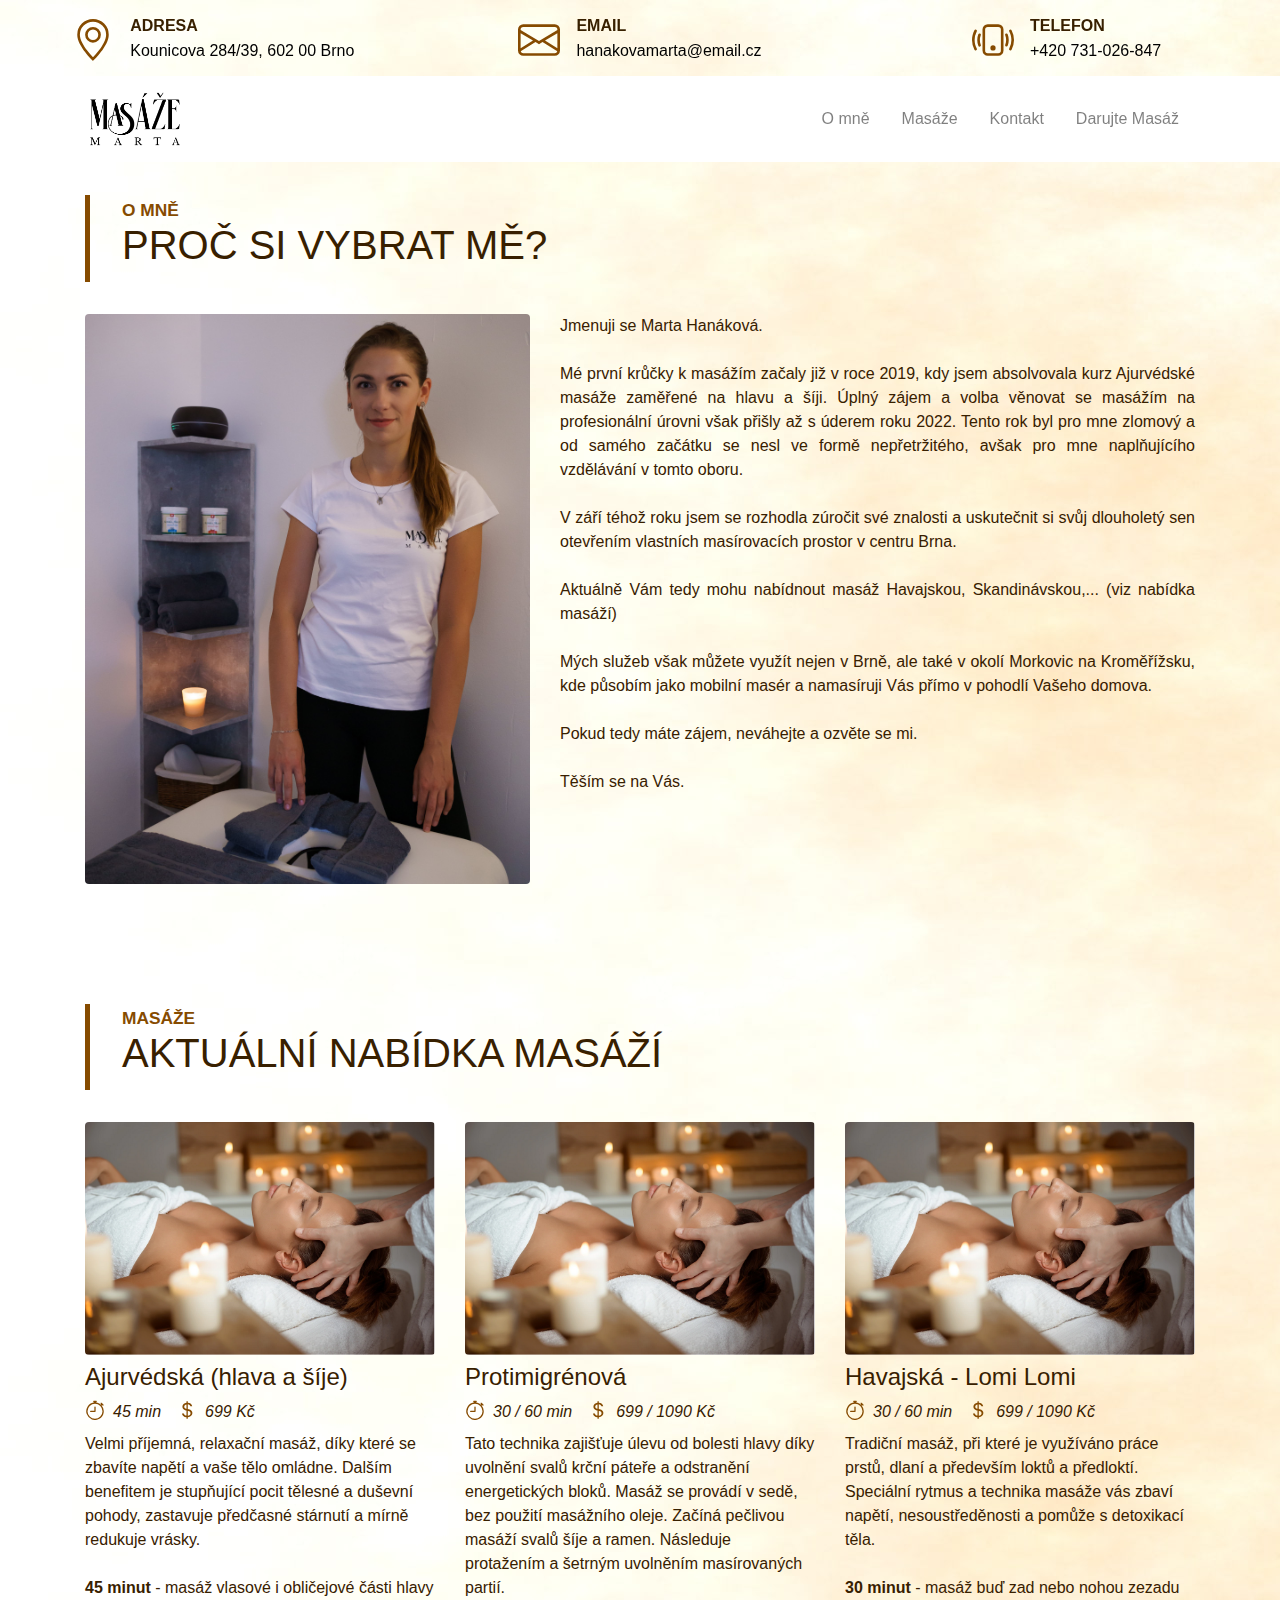
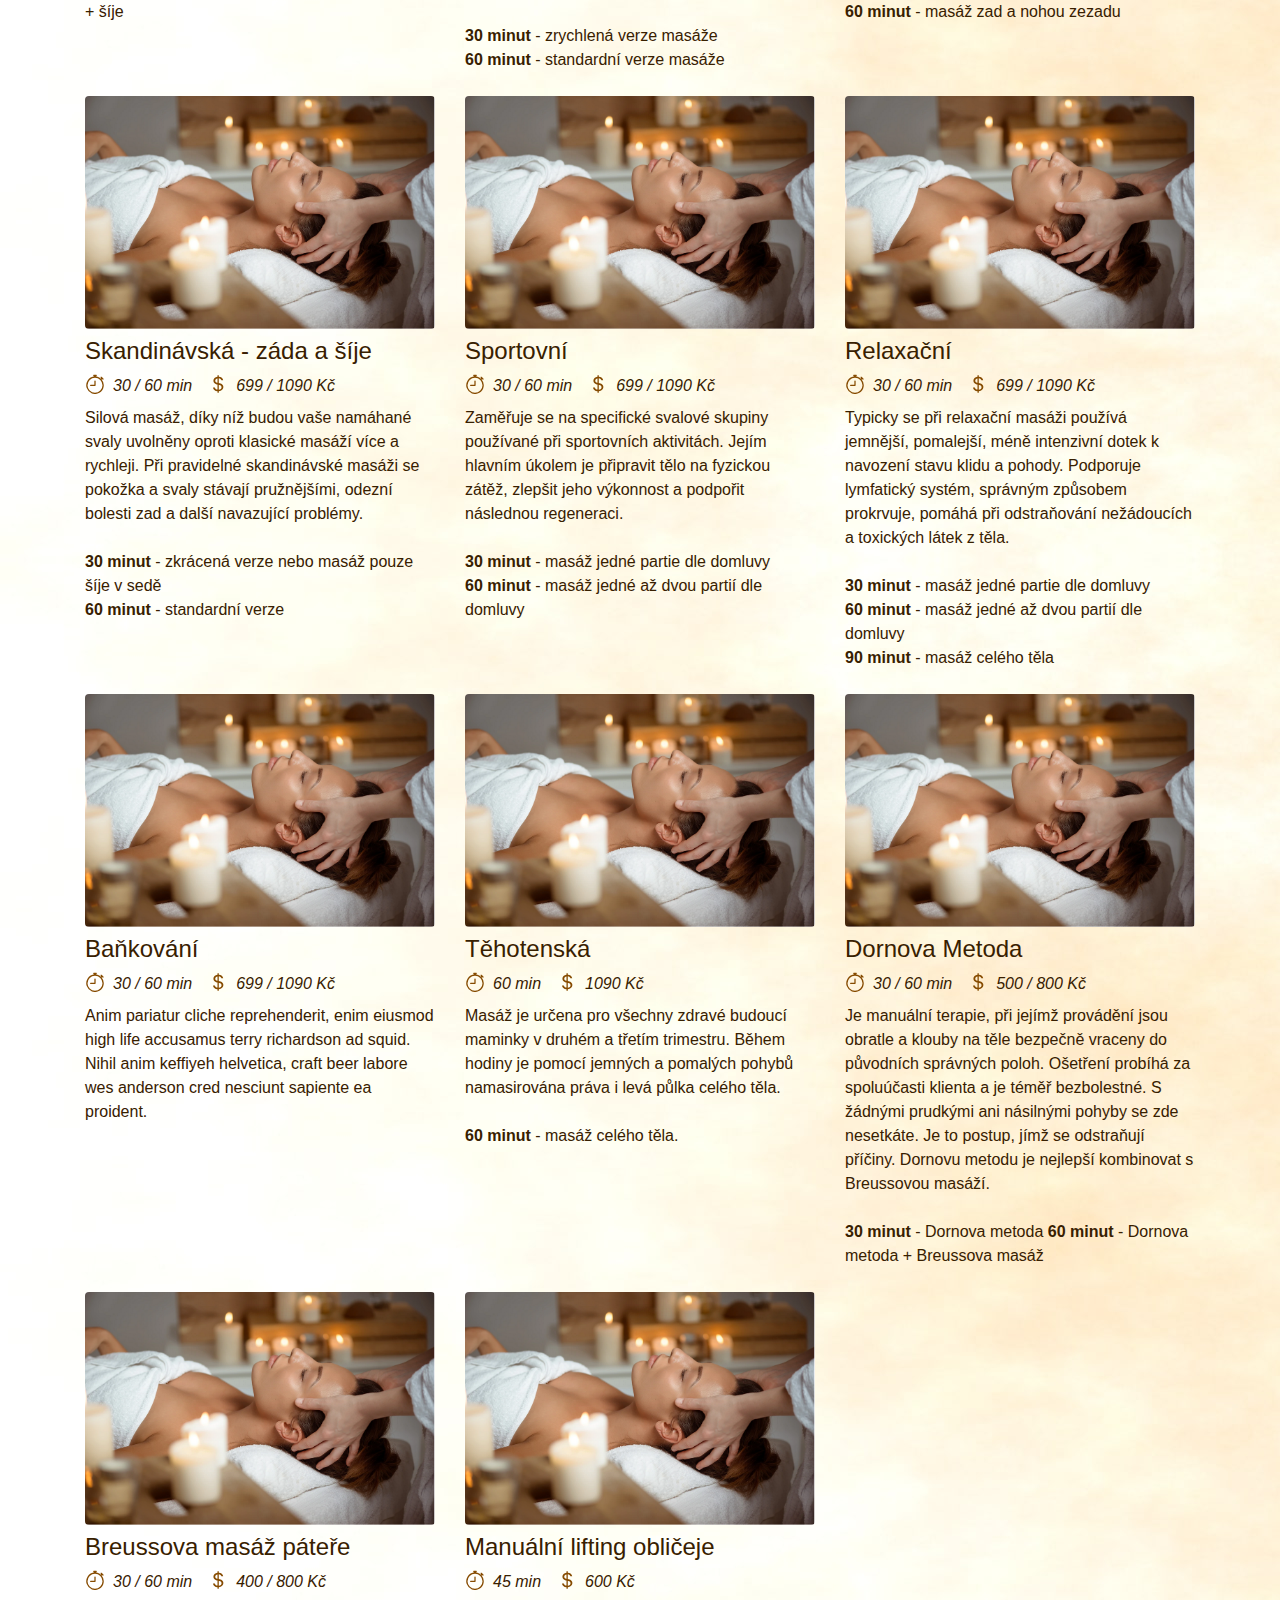
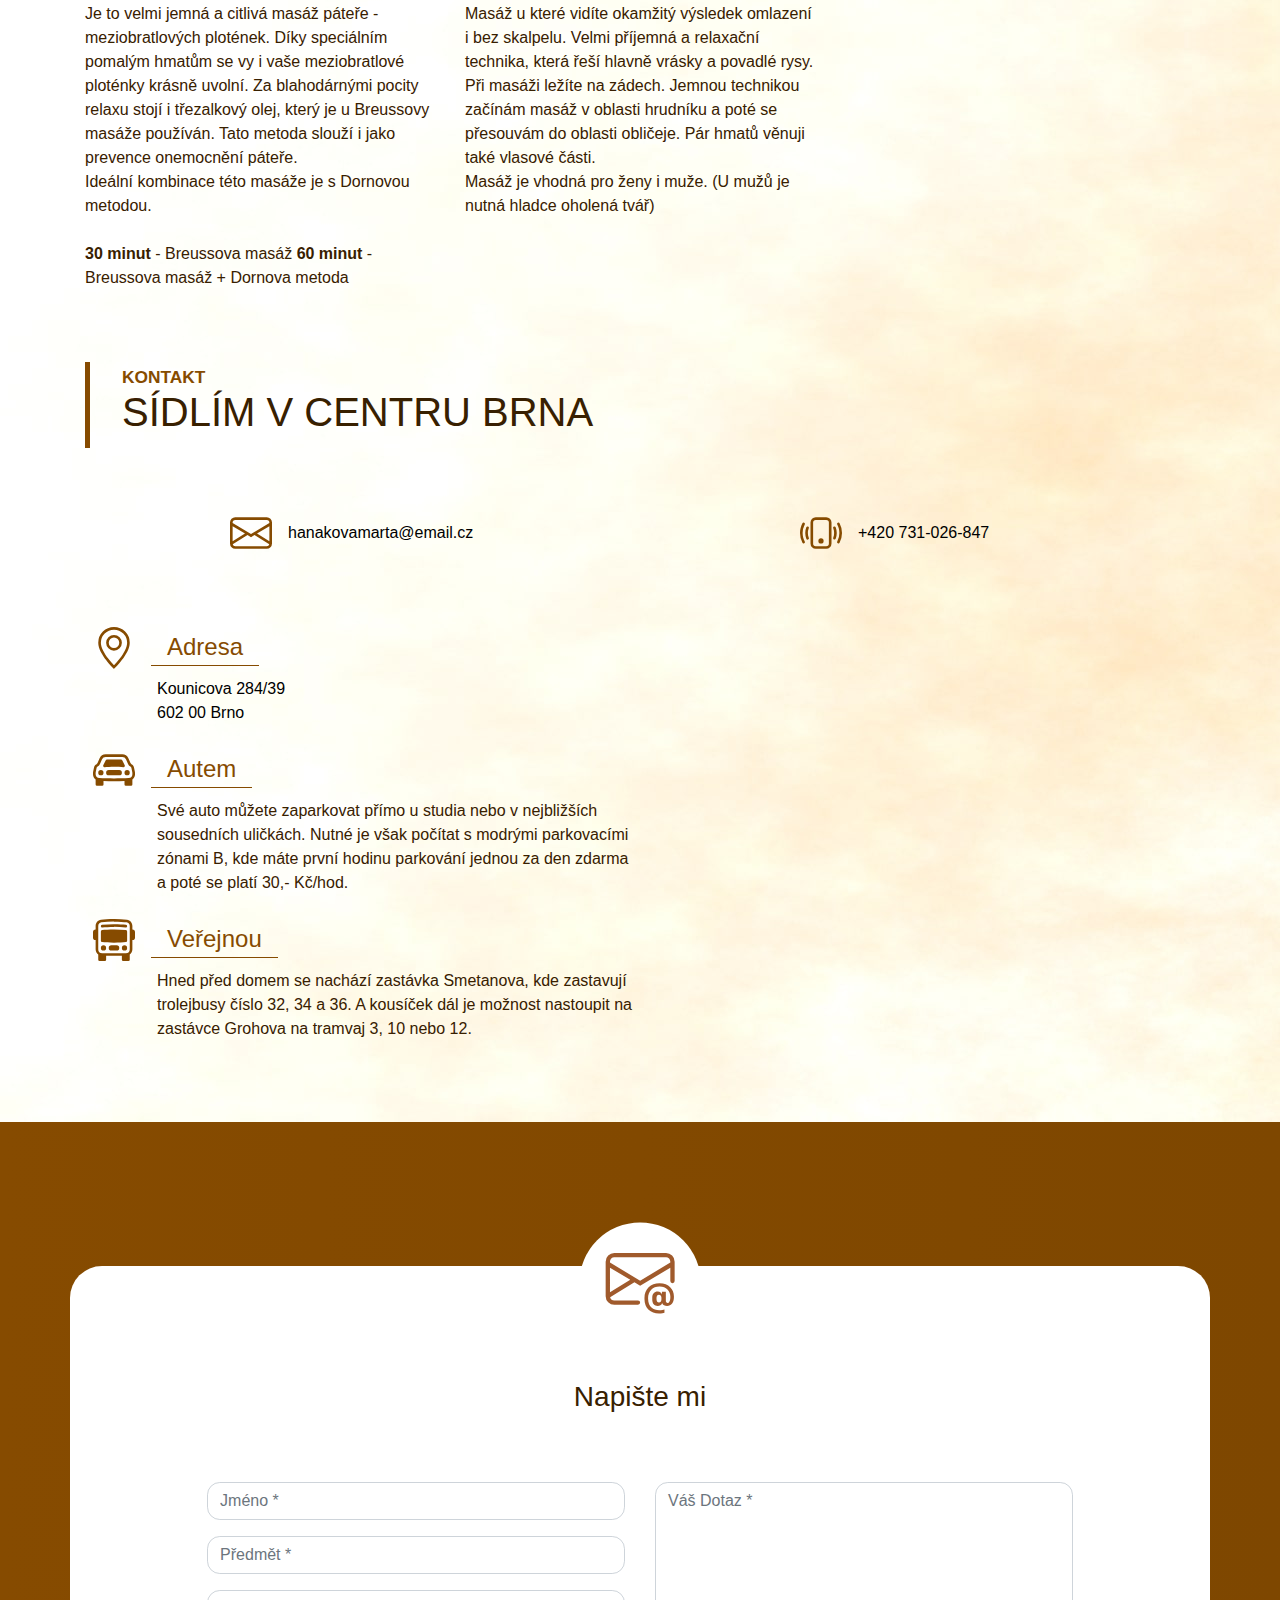
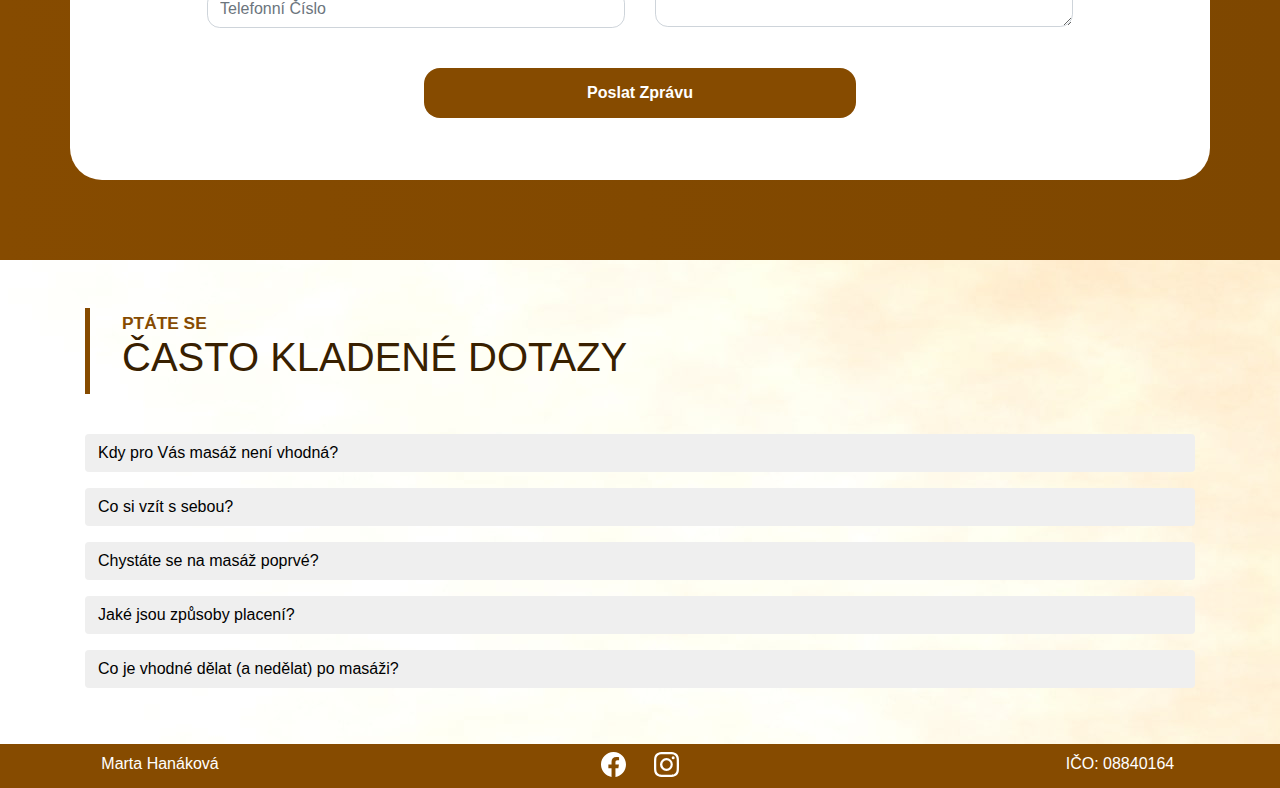
==== commit 69cf6b09: "massage updates" ====
--- a/index.html
+++ b/index.html
@@ -379,13 +379,20 @@
                             <path d="M4 10.781c.148 1.667 1.513 2.85 3.591 3.003V15h1.043v-1.216c2.27-.179 3.678-1.438 3.678-3.3 0-1.59-.947-2.51-2.956-3.028l-.722-.187V3.467c1.122.11 1.879.714 2.07 1.616h1.47c-.166-1.6-1.54-2.748-3.54-2.875V1H7.591v1.233c-1.939.23-3.27 1.472-3.27 3.156 0 1.454.966 2.483 2.661 2.917l.61.162v4.031c-1.149-.17-1.94-.8-2.131-1.718H4zm3.391-3.836c-1.043-.263-1.6-.825-1.6-1.616 0-.944.704-1.641 1.8-1.828v3.495l-.2-.05zm1.591 1.872c1.287.323 1.852.859 1.852 1.769 0 1.097-.826 1.828-2.2 1.939V8.73l.348.086z"/>
                         </svg>
                         <span class="pl-2 font-italic">
-                            699 / 1090 Kč
-                        </span>
-                    </div>
-                    <br>
-                    <span>Anim pariatur cliche reprehenderit, enim eiusmod high life accusamus terry richardson ad squid. Nihil anim keffiyeh helvetica, craft beer labore wes anderson cred nesciunt sapiente ea proident.</span>
-                    
-                </div>
+                            500 / 800 Kč
+                        </span>
+                    </div>
+                    <br>
+                    <span>
+                        Je manuální terapie, při jejímž provádění jsou obratle a klouby na těle bezpečně vraceny do původních správných poloh. 
+                        Ošetření probíhá za spoluúčasti klienta a je téměř bezbolestné. S žádnými prudkými ani násilnými pohyby se zde nesetkáte. 
+                        Je to postup, jímž se odstraňují příčiny. Dornovu metodu je nejlepší kombinovat s Breussovou masáží. 
+                        <br><br>
+                        <strong>30 minut</strong> - Dornova metoda
+                        <strong>60 minut</strong> - Dornova metoda + Breussova masáž
+                    </span>
+                </div>
+
 
                 <div class="col-lg-4 mb-4">
                     <div>
@@ -402,12 +409,21 @@
                             <path d="M4 10.781c.148 1.667 1.513 2.85 3.591 3.003V15h1.043v-1.216c2.27-.179 3.678-1.438 3.678-3.3 0-1.59-.947-2.51-2.956-3.028l-.722-.187V3.467c1.122.11 1.879.714 2.07 1.616h1.47c-.166-1.6-1.54-2.748-3.54-2.875V1H7.591v1.233c-1.939.23-3.27 1.472-3.27 3.156 0 1.454.966 2.483 2.661 2.917l.61.162v4.031c-1.149-.17-1.94-.8-2.131-1.718H4zm3.391-3.836c-1.043-.263-1.6-.825-1.6-1.616 0-.944.704-1.641 1.8-1.828v3.495l-.2-.05zm1.591 1.872c1.287.323 1.852.859 1.852 1.769 0 1.097-.826 1.828-2.2 1.939V8.73l.348.086z"/>
                         </svg>
                         <span class="pl-2 font-italic">
-                            699 / 1090 Kč
-                        </span>
-                    </div>
-                    <br>
-                    <span>Anim pariatur cliche reprehenderit, enim eiusmod high life accusamus terry richardson ad squid. Nihil anim keffiyeh helvetica, craft beer labore wes anderson cred nesciunt sapiente ea proident.</span>
-                    
+                            400 / 800 Kč
+                        </span>
+                    </div>
+                    <br>
+                    <span>
+                        Je to velmi jemná a citlivá masáž páteře - meziobratlových plotének. 
+                        Díky speciálním pomalým hmatům se vy i vaše meziobratlové ploténky krásně uvolní. 
+                        Za blahodárnými pocity relaxu stojí i třezalkový olej, který je u Breussovy masáže používán. 
+                        Tato metoda slouží i jako prevence onemocnění páteře. 
+                        <br>
+                        Ideální kombinace této masáže je s Dornovou metodou.
+                        <br><br>
+                        <strong>30 minut</strong> - Breussova masáž
+                        <strong>60 minut</strong> - Breussova masáž + Dornova metoda
+                    </span>
                 </div>
 
                 <div class="col-lg-4 mb-4">
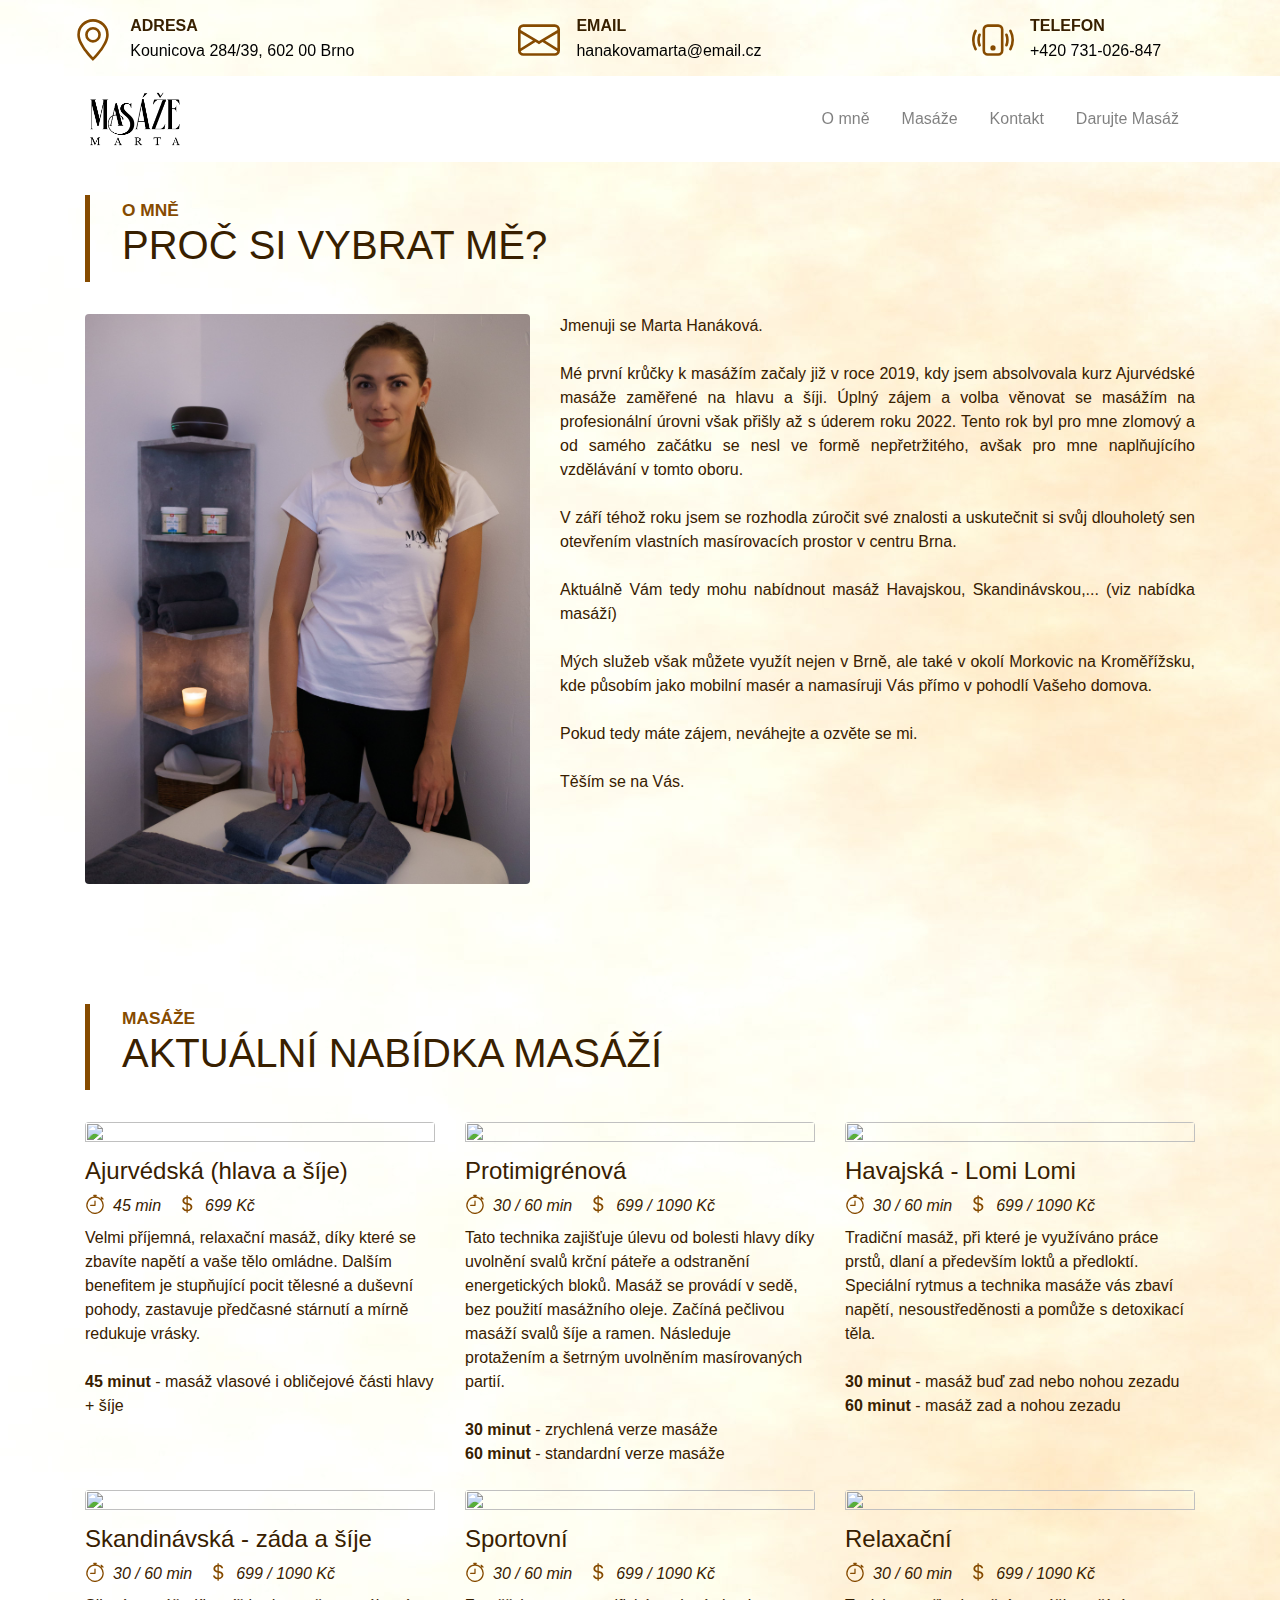
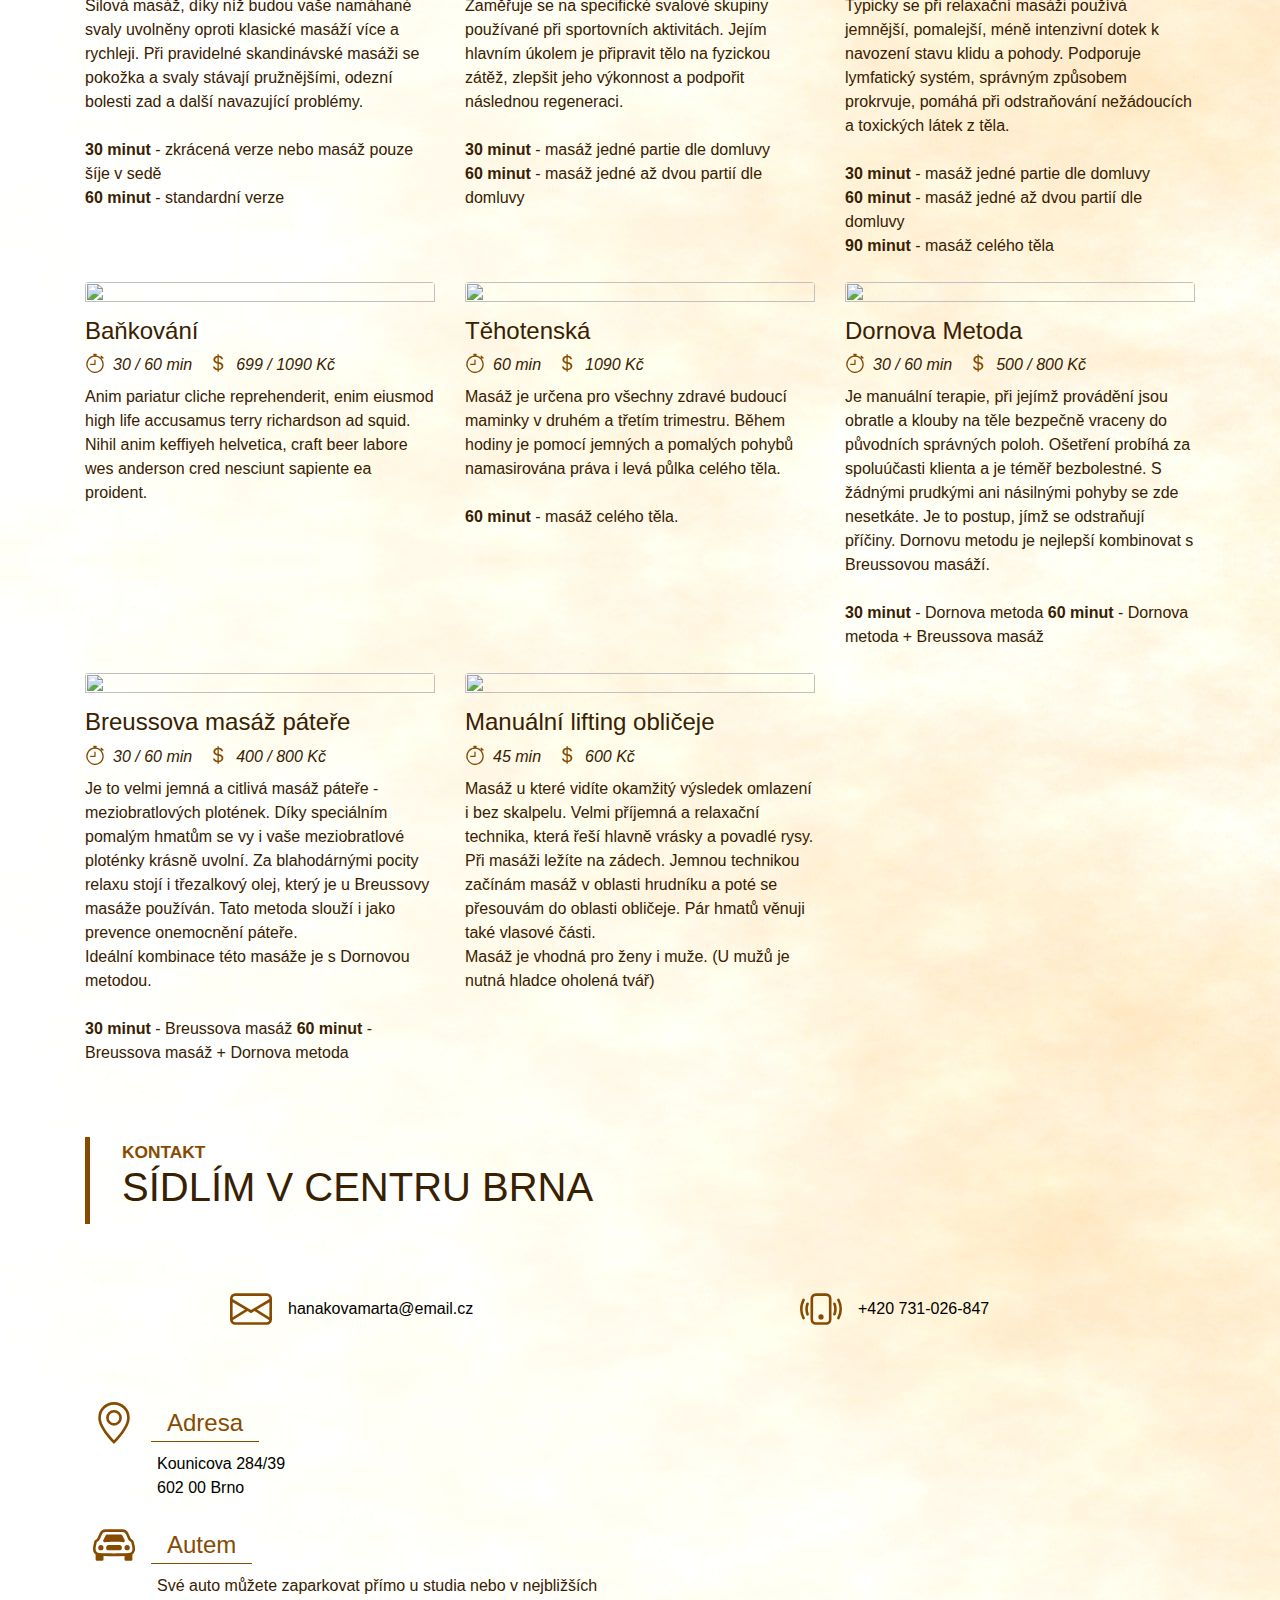
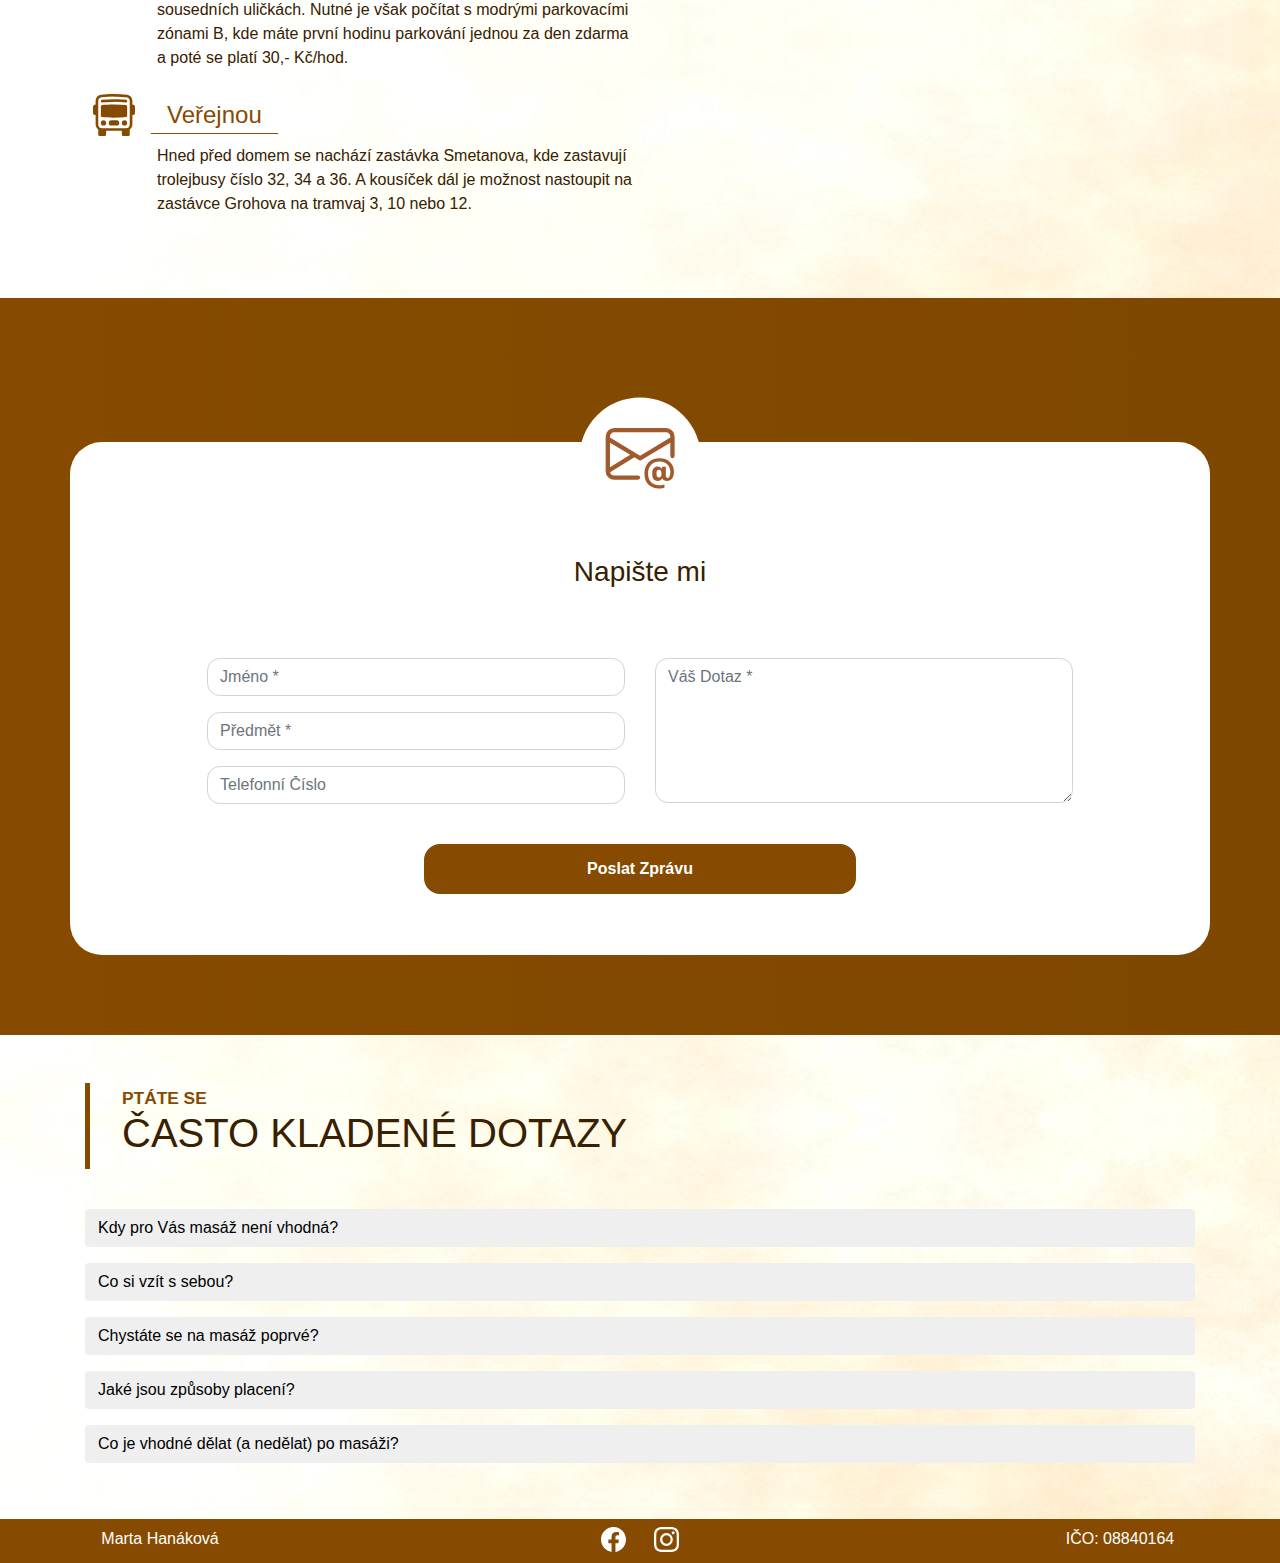
==== commit b0d0ecae: "updated massage photos" ====
--- a/index.html
+++ b/index.html
@@ -130,7 +130,7 @@
             <div class="row">
                 <div class="col-lg-4 mb-4">
                     <div>
-                        <img class="w-100 h-100 rounded" src="img/massage.png" style="object-fit: cover;">
+                        <img class="w-100 h-100 rounded" src="img/massages/1.jpg" style="object-fit: cover;">
                     </div>
                     <h4 class="pt-2">Ajurvédská (hlava a šíje)</h4>
                     <div class="pb-2 d-inline-flex">
@@ -158,7 +158,7 @@
 
                 <div class="col-lg-4 mb-4">
                     <div>
-                        <img class="w-100 h-100 rounded" src="img/massage.png" style="object-fit: cover;">
+                        <img class="w-100 h-100 rounded" src="img/massages/2.jpg" style="object-fit: cover;">
                     </div>
                     <h4 class="pt-2">Protimigrénová</h4>
                     <div class="pb-2 d-inline-flex">
@@ -189,7 +189,7 @@
                 
                 <div class="col-lg-4 mb-4">
                     <div>
-                        <img class="w-100 h-100 rounded" src="img/massage.png" style="object-fit: cover;">
+                        <img class="w-100 h-100 rounded" src="img/massages/3.jpg" style="object-fit: cover;">
                     </div>
                     <h4 class="pt-2">Havajská - Lomi Lomi</h4>
                     <div class="pb-2 d-inline-flex">
@@ -221,7 +221,7 @@
             <div class="row">
                 <div class="col-lg-4 mb-4">
                     <div>
-                        <img class="w-100 h-100 rounded" src="img/massage.png" style="object-fit: cover;">
+                        <img class="w-100 h-100 rounded" src="img/massages/4.jpg" style="object-fit: cover;">
                     </div>
                     <h4 class="pt-2">Skandinávská - záda a šíje</h4>
                     <div class="pb-2 d-inline-flex">
@@ -251,7 +251,7 @@
                 
                 <div class="col-lg-4 mb-4">
                     <div>
-                        <img class="w-100 h-100 rounded" src="img/massage.png" style="object-fit: cover;">
+                        <img class="w-100 h-100 rounded" src="img/massages/5.jpg" style="object-fit: cover;">
                     </div>
                     <h4 class="pt-2">Sportovní</h4>
                     <div class="pb-2 d-inline-flex">
@@ -281,7 +281,7 @@
                 
                 <div class="col-lg-4 mb-4">
                     <div>
-                        <img class="w-100 h-100 rounded" src="img/massage.png" style="object-fit: cover;">
+                        <img class="w-100 h-100 rounded" src="img/massages/6.jpg" style="object-fit: cover;">
                     </div>
                     <h4 class="pt-2">Relaxační</h4>
                     <div class="pb-2 d-inline-flex">
@@ -315,7 +315,7 @@
             <div class="row">
                 <div class="col-lg-4 mb-4">
                     <div>
-                        <img class="w-100 h-100 rounded" src="img/massage.png" style="object-fit: cover;">
+                        <img class="w-100 h-100 rounded" src="img/massages/7.jpg" style="object-fit: cover;">
                     </div>
                     <h4 class="pt-2">Baňkování</h4>
                     <div class="pb-2 d-inline-flex">
@@ -338,7 +338,7 @@
                 
                 <div class="col-lg-4 mb-4">
                     <div>
-                        <img class="w-100 h-100 rounded" src="img/massage.png" style="object-fit: cover;">
+                        <img class="w-100 h-100 rounded" src="img/massages/8.jpg" style="object-fit: cover;">
                     </div>
                     <h4 class="pt-2">Těhotenská</h4>
                     <div class="pb-2 d-inline-flex">
@@ -366,7 +366,7 @@
 
                 <div class="col-lg-4 mb-4">
                     <div>
-                        <img class="w-100 h-100 rounded" src="img/massage.png" style="object-fit: cover;">
+                        <img class="w-100 h-100 rounded" src="img/massages/9.jpg" style="object-fit: cover;">
                     </div>
                     <h4 class="pt-2">Dornova Metoda</h4>
                     <div class="pb-2 d-inline-flex">
@@ -396,7 +396,7 @@
 
                 <div class="col-lg-4 mb-4">
                     <div>
-                        <img class="w-100 h-100 rounded" src="img/massage.png" style="object-fit: cover;">
+                        <img class="w-100 h-100 rounded" src="img/massages/10.jpg" style="object-fit: cover;">
                     </div>
                     <h4 class="pt-2">Breussova masáž páteře</h4>
                     <div class="pb-2 d-inline-flex">
@@ -428,7 +428,7 @@
 
                 <div class="col-lg-4 mb-4">
                     <div>
-                        <img class="w-100 h-100 rounded" src="img/massage.png" style="object-fit: cover;">
+                        <img class="w-100 h-100 rounded" src="img/massages/11.jpg" style="object-fit: cover;">
                     </div>
                     <h4 class="pt-2">Manuální lifting obličeje</h4>
                     <div class="pb-2 d-inline-flex">
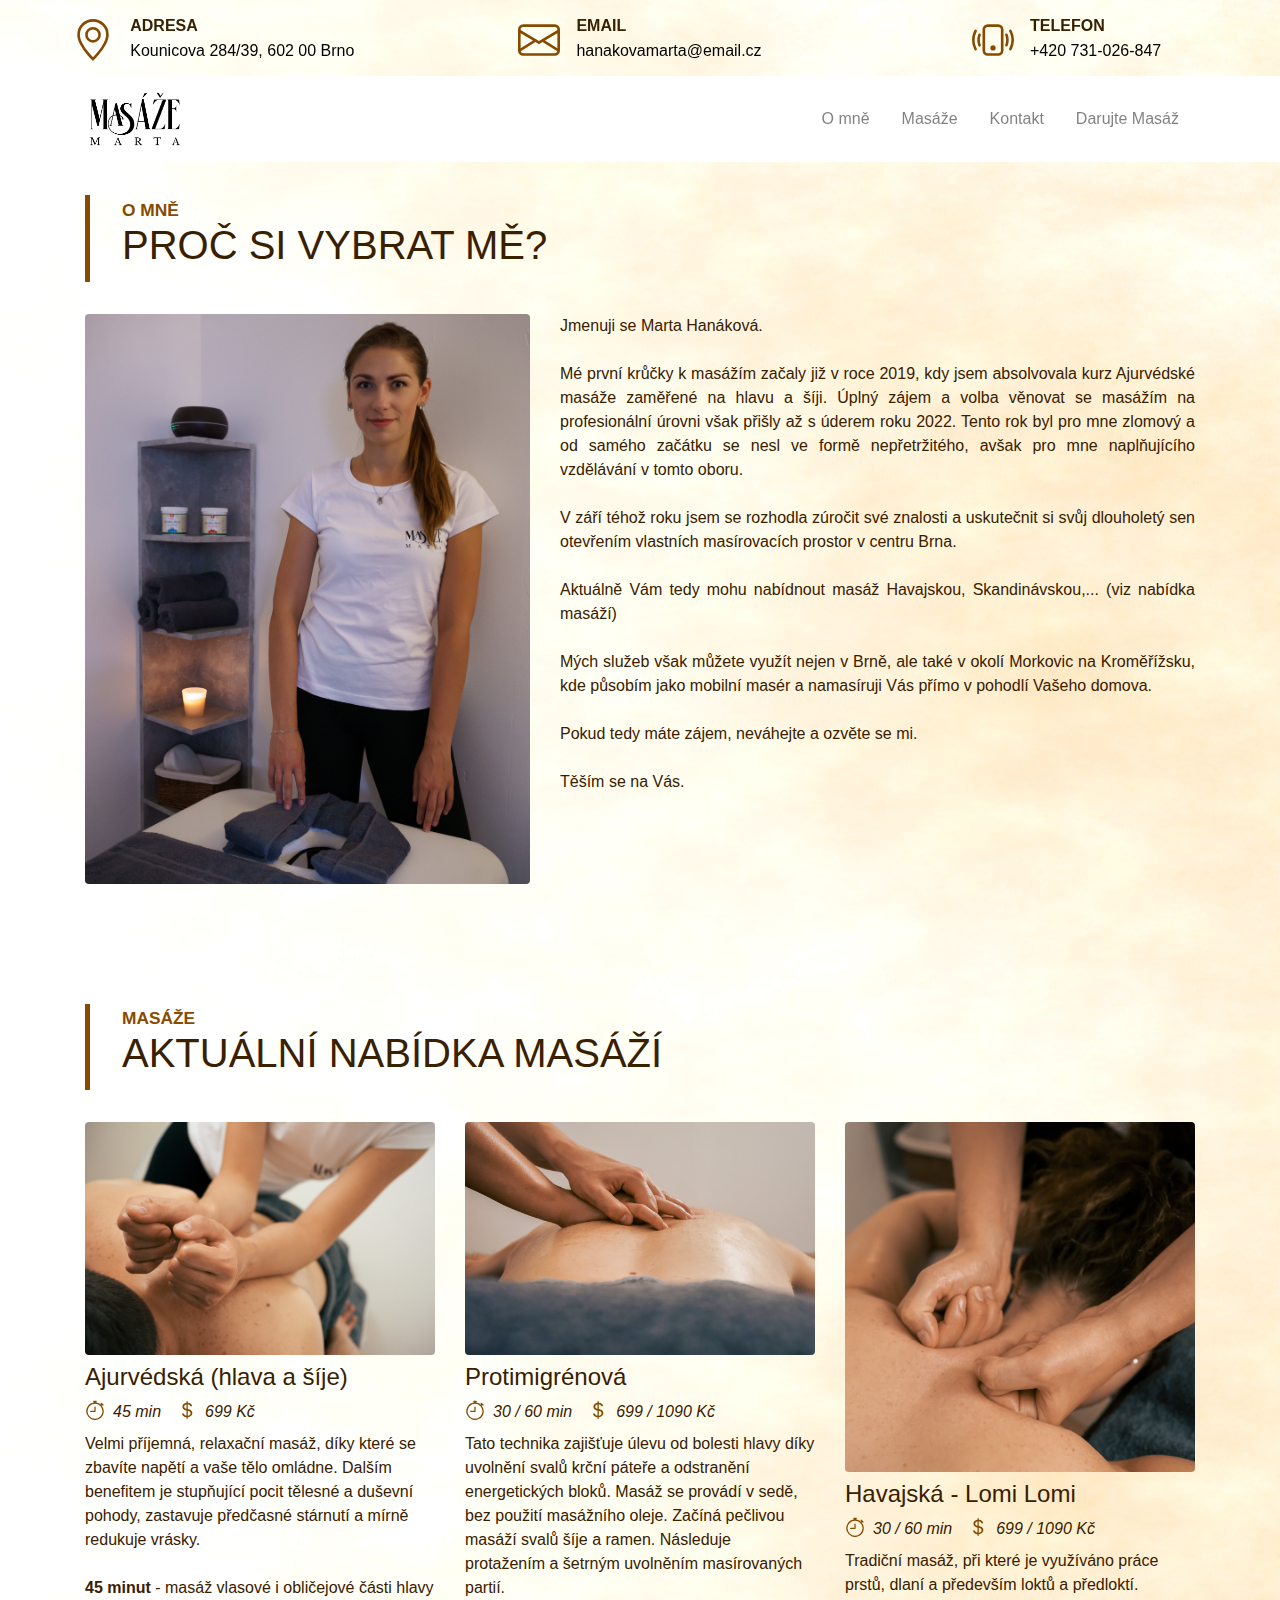
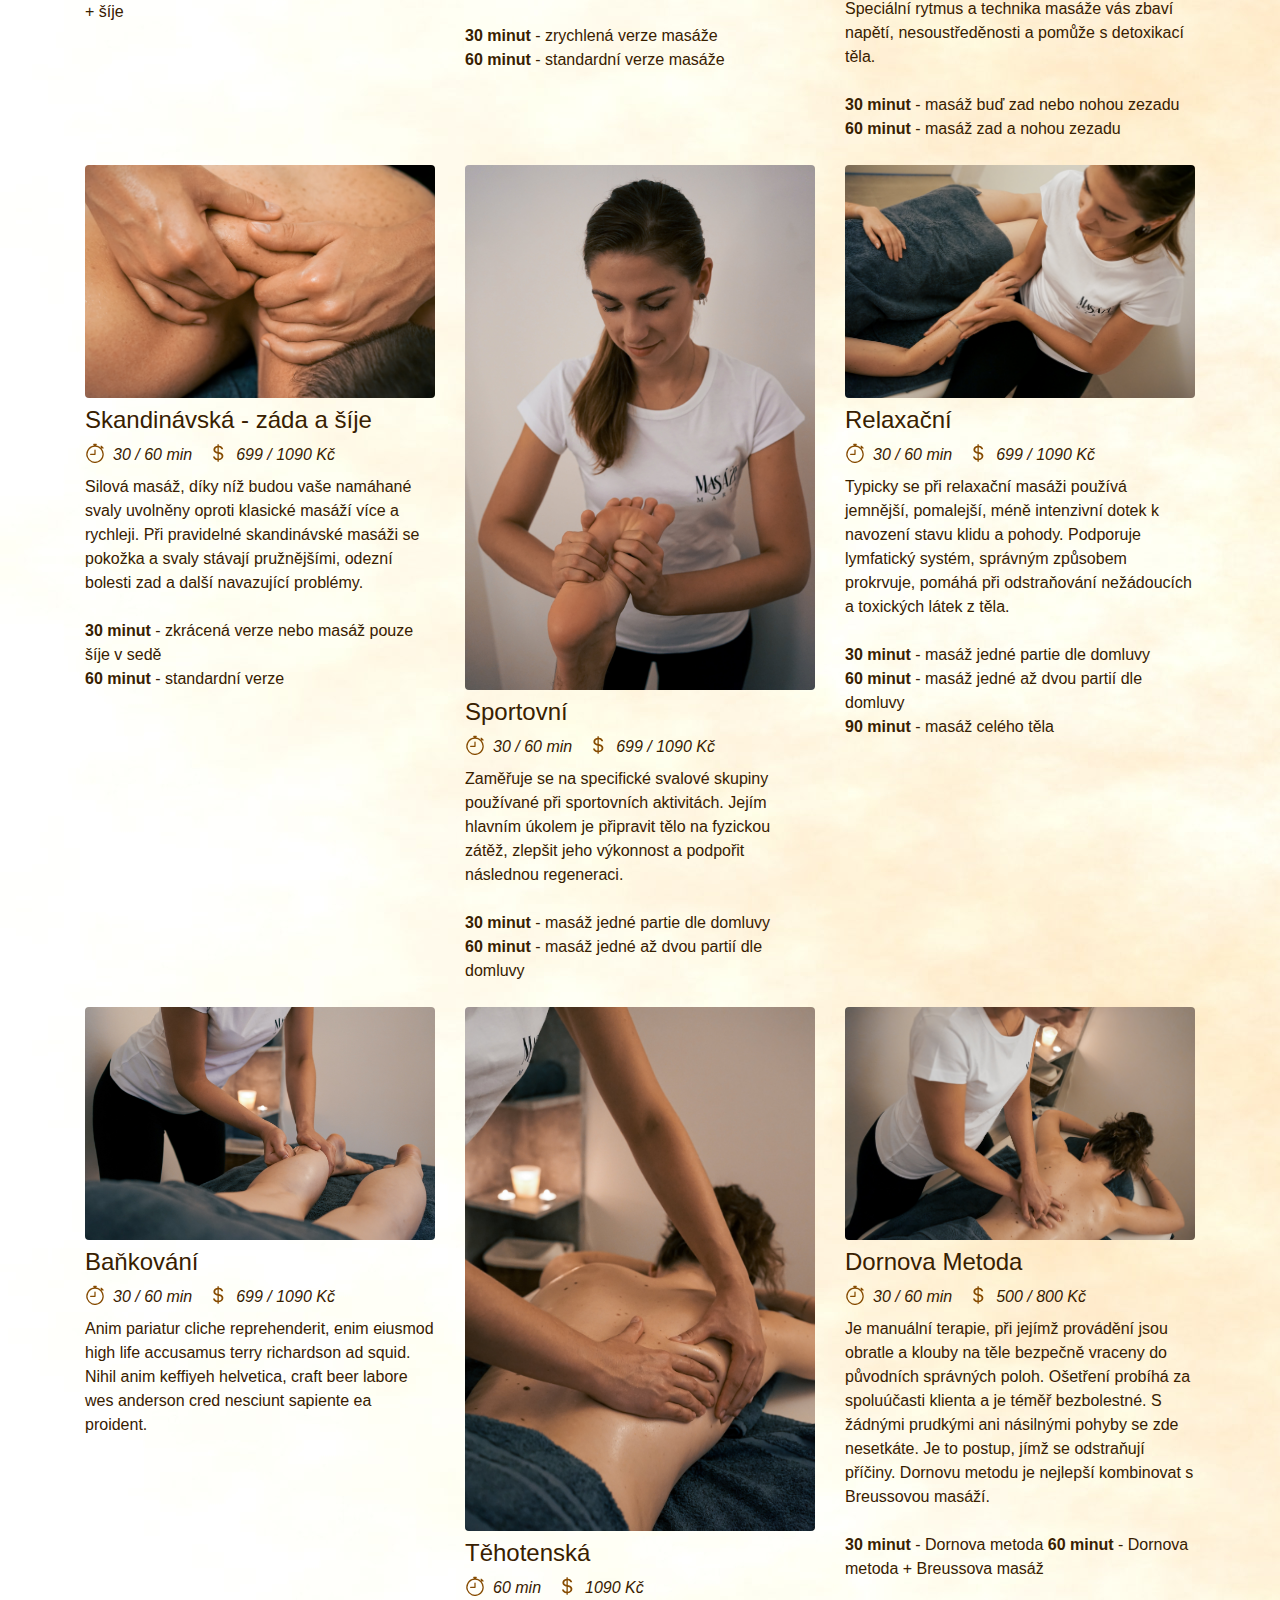
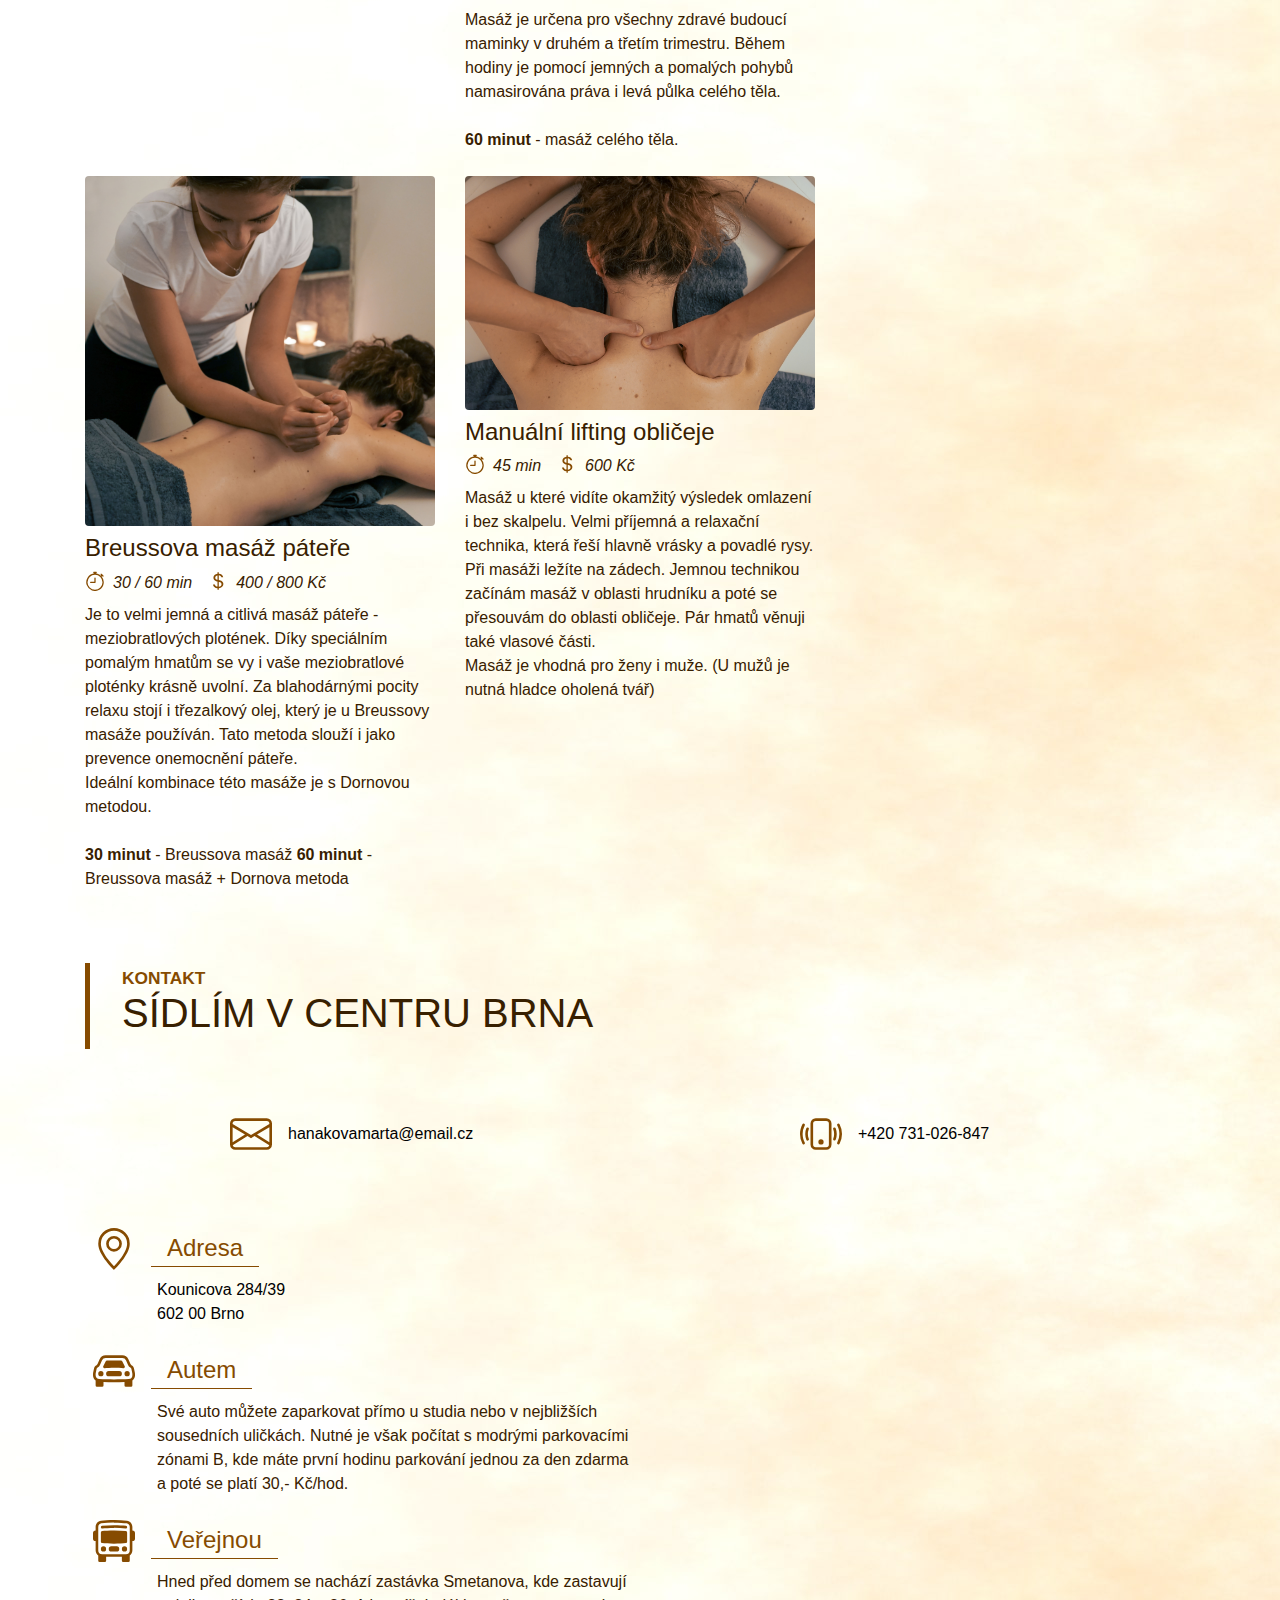
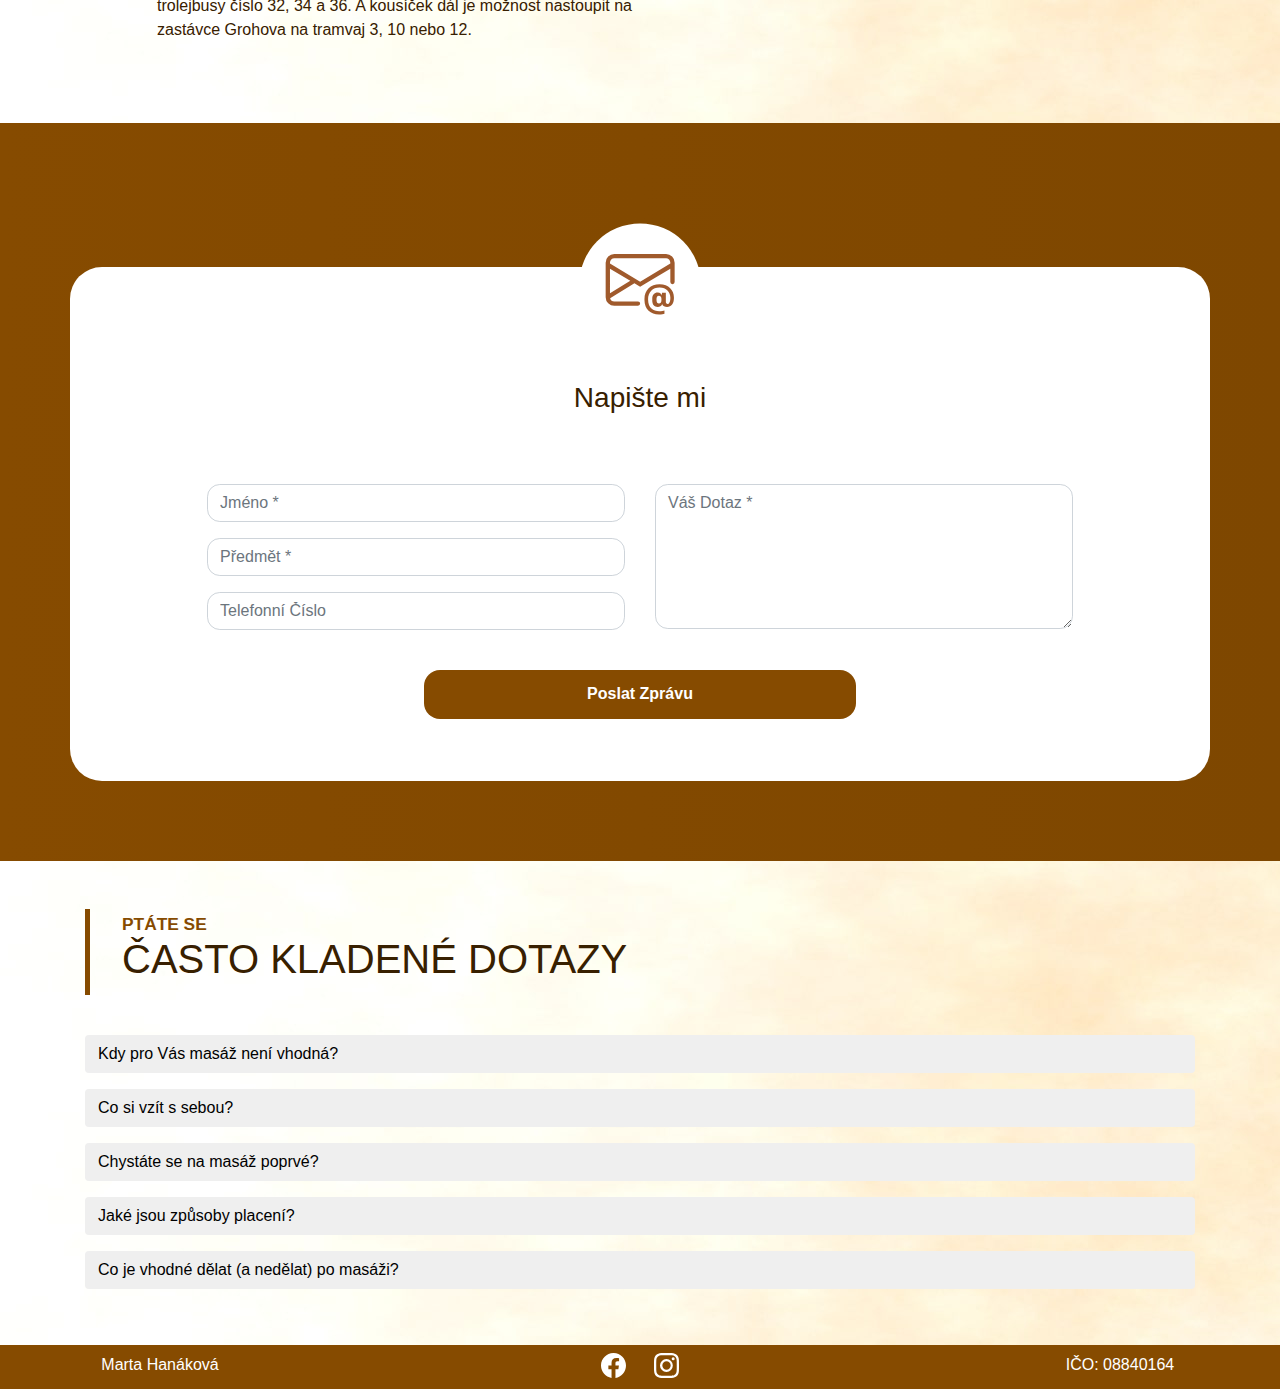
==== commit ef01dc05: "massages photos name fix" ====
--- a/index.html
+++ b/index.html
@@ -130,7 +130,7 @@
             <div class="row">
                 <div class="col-lg-4 mb-4">
                     <div>
-                        <img class="w-100 h-100 rounded" src="img/massages/1.jpg" style="object-fit: cover;">
+                        <img class="w-100 h-100 rounded" src="img/massages/1.JPG" style="object-fit: cover;">
                     </div>
                     <h4 class="pt-2">Ajurvédská (hlava a šíje)</h4>
                     <div class="pb-2 d-inline-flex">
@@ -158,7 +158,7 @@
 
                 <div class="col-lg-4 mb-4">
                     <div>
-                        <img class="w-100 h-100 rounded" src="img/massages/2.jpg" style="object-fit: cover;">
+                        <img class="w-100 h-100 rounded" src="img/massages/2.JPG" style="object-fit: cover;">
                     </div>
                     <h4 class="pt-2">Protimigrénová</h4>
                     <div class="pb-2 d-inline-flex">
@@ -189,7 +189,7 @@
                 
                 <div class="col-lg-4 mb-4">
                     <div>
-                        <img class="w-100 h-100 rounded" src="img/massages/3.jpg" style="object-fit: cover;">
+                        <img class="w-100 h-100 rounded" src="img/massages/3.JPG" style="object-fit: cover;">
                     </div>
                     <h4 class="pt-2">Havajská - Lomi Lomi</h4>
                     <div class="pb-2 d-inline-flex">
@@ -221,7 +221,7 @@
             <div class="row">
                 <div class="col-lg-4 mb-4">
                     <div>
-                        <img class="w-100 h-100 rounded" src="img/massages/4.jpg" style="object-fit: cover;">
+                        <img class="w-100 h-100 rounded" src="img/massages/4.JPG" style="object-fit: cover;">
                     </div>
                     <h4 class="pt-2">Skandinávská - záda a šíje</h4>
                     <div class="pb-2 d-inline-flex">
@@ -251,7 +251,7 @@
                 
                 <div class="col-lg-4 mb-4">
                     <div>
-                        <img class="w-100 h-100 rounded" src="img/massages/5.jpg" style="object-fit: cover;">
+                        <img class="w-100 h-100 rounded" src="img/massages/5.JPG" style="object-fit: cover;">
                     </div>
                     <h4 class="pt-2">Sportovní</h4>
                     <div class="pb-2 d-inline-flex">
@@ -281,7 +281,7 @@
                 
                 <div class="col-lg-4 mb-4">
                     <div>
-                        <img class="w-100 h-100 rounded" src="img/massages/6.jpg" style="object-fit: cover;">
+                        <img class="w-100 h-100 rounded" src="img/massages/6.JPG" style="object-fit: cover;">
                     </div>
                     <h4 class="pt-2">Relaxační</h4>
                     <div class="pb-2 d-inline-flex">
@@ -315,7 +315,7 @@
             <div class="row">
                 <div class="col-lg-4 mb-4">
                     <div>
-                        <img class="w-100 h-100 rounded" src="img/massages/7.jpg" style="object-fit: cover;">
+                        <img class="w-100 h-100 rounded" src="img/massages/7.JPG" style="object-fit: cover;">
                     </div>
                     <h4 class="pt-2">Baňkování</h4>
                     <div class="pb-2 d-inline-flex">
@@ -338,7 +338,7 @@
                 
                 <div class="col-lg-4 mb-4">
                     <div>
-                        <img class="w-100 h-100 rounded" src="img/massages/8.jpg" style="object-fit: cover;">
+                        <img class="w-100 h-100 rounded" src="img/massages/8.JPG" style="object-fit: cover;">
                     </div>
                     <h4 class="pt-2">Těhotenská</h4>
                     <div class="pb-2 d-inline-flex">
@@ -366,7 +366,7 @@
 
                 <div class="col-lg-4 mb-4">
                     <div>
-                        <img class="w-100 h-100 rounded" src="img/massages/9.jpg" style="object-fit: cover;">
+                        <img class="w-100 h-100 rounded" src="img/massages/9.JPG" style="object-fit: cover;">
                     </div>
                     <h4 class="pt-2">Dornova Metoda</h4>
                     <div class="pb-2 d-inline-flex">
@@ -396,7 +396,7 @@
 
                 <div class="col-lg-4 mb-4">
                     <div>
-                        <img class="w-100 h-100 rounded" src="img/massages/10.jpg" style="object-fit: cover;">
+                        <img class="w-100 h-100 rounded" src="img/massages/10.JPG" style="object-fit: cover;">
                     </div>
                     <h4 class="pt-2">Breussova masáž páteře</h4>
                     <div class="pb-2 d-inline-flex">
@@ -428,7 +428,7 @@
 
                 <div class="col-lg-4 mb-4">
                     <div>
-                        <img class="w-100 h-100 rounded" src="img/massages/11.jpg" style="object-fit: cover;">
+                        <img class="w-100 h-100 rounded" src="img/massages/11.JPG" style="object-fit: cover;">
                     </div>
                     <h4 class="pt-2">Manuální lifting obličeje</h4>
                     <div class="pb-2 d-inline-flex">
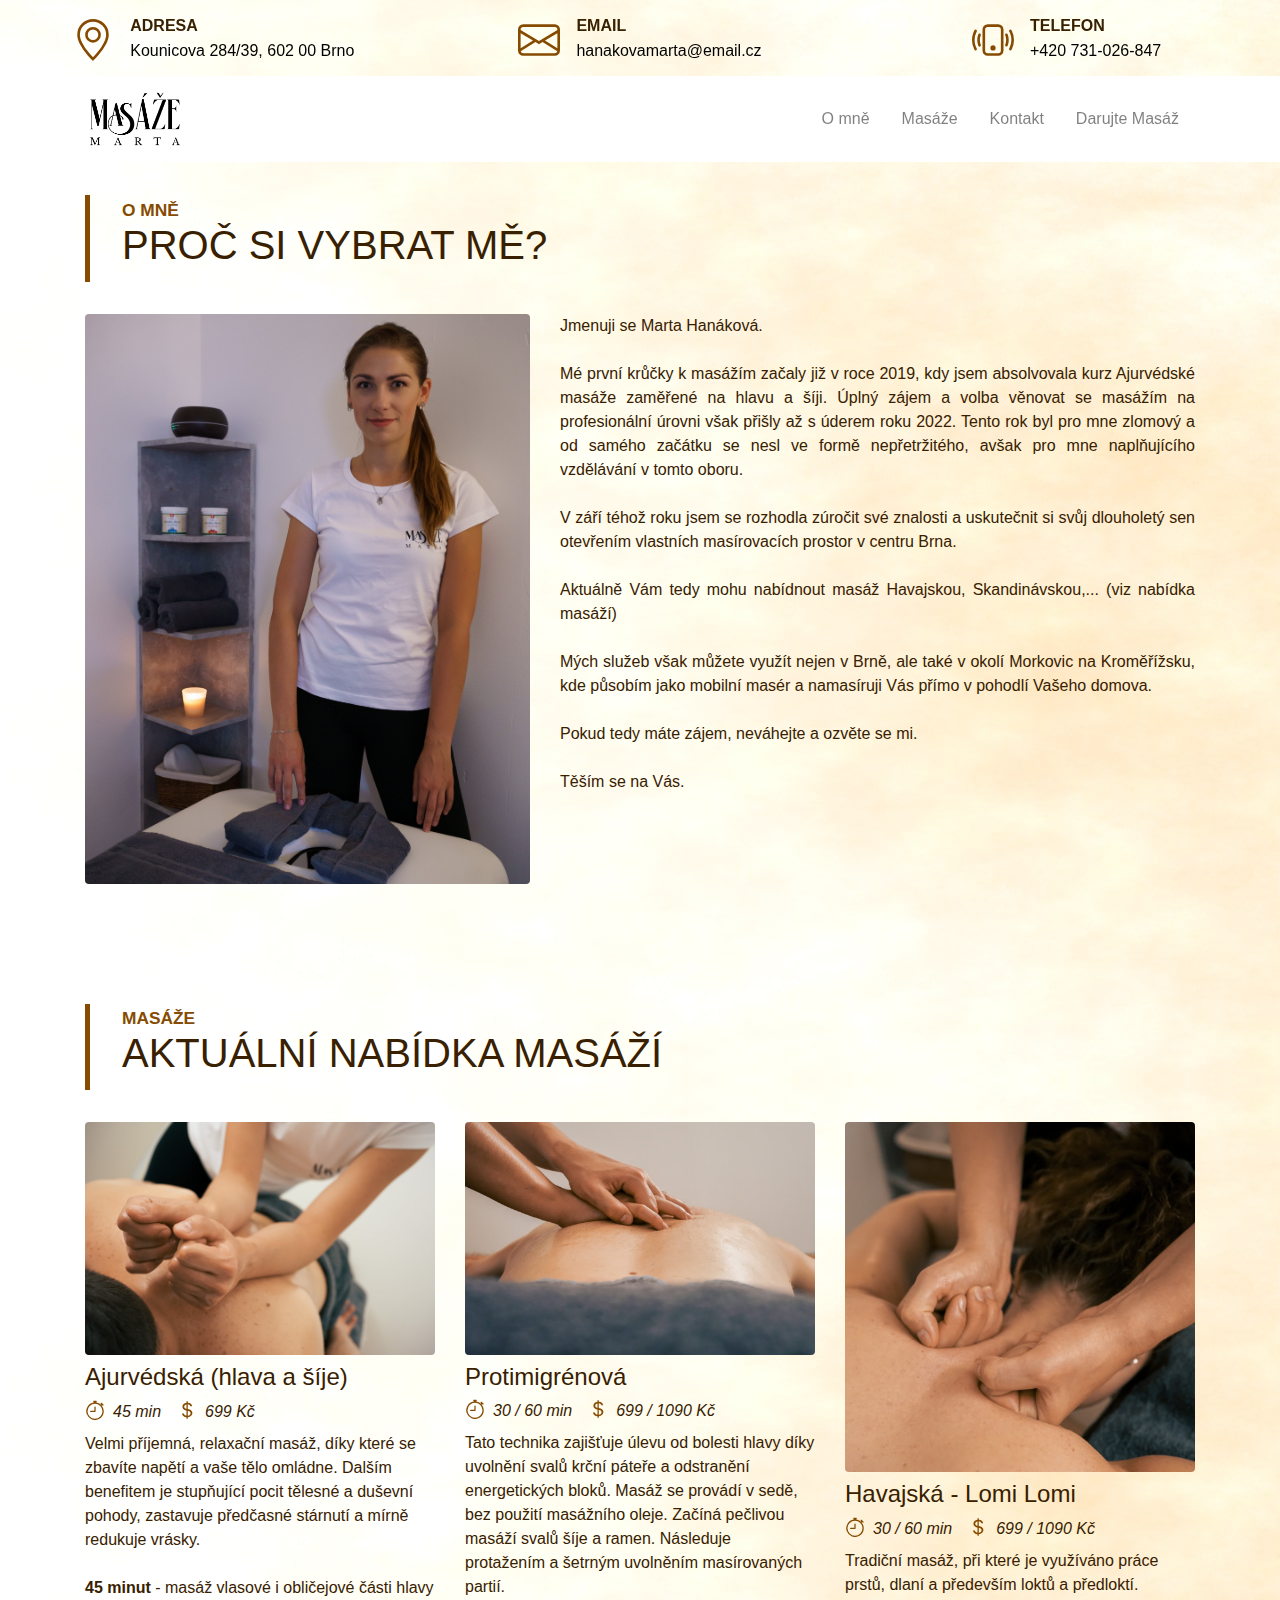
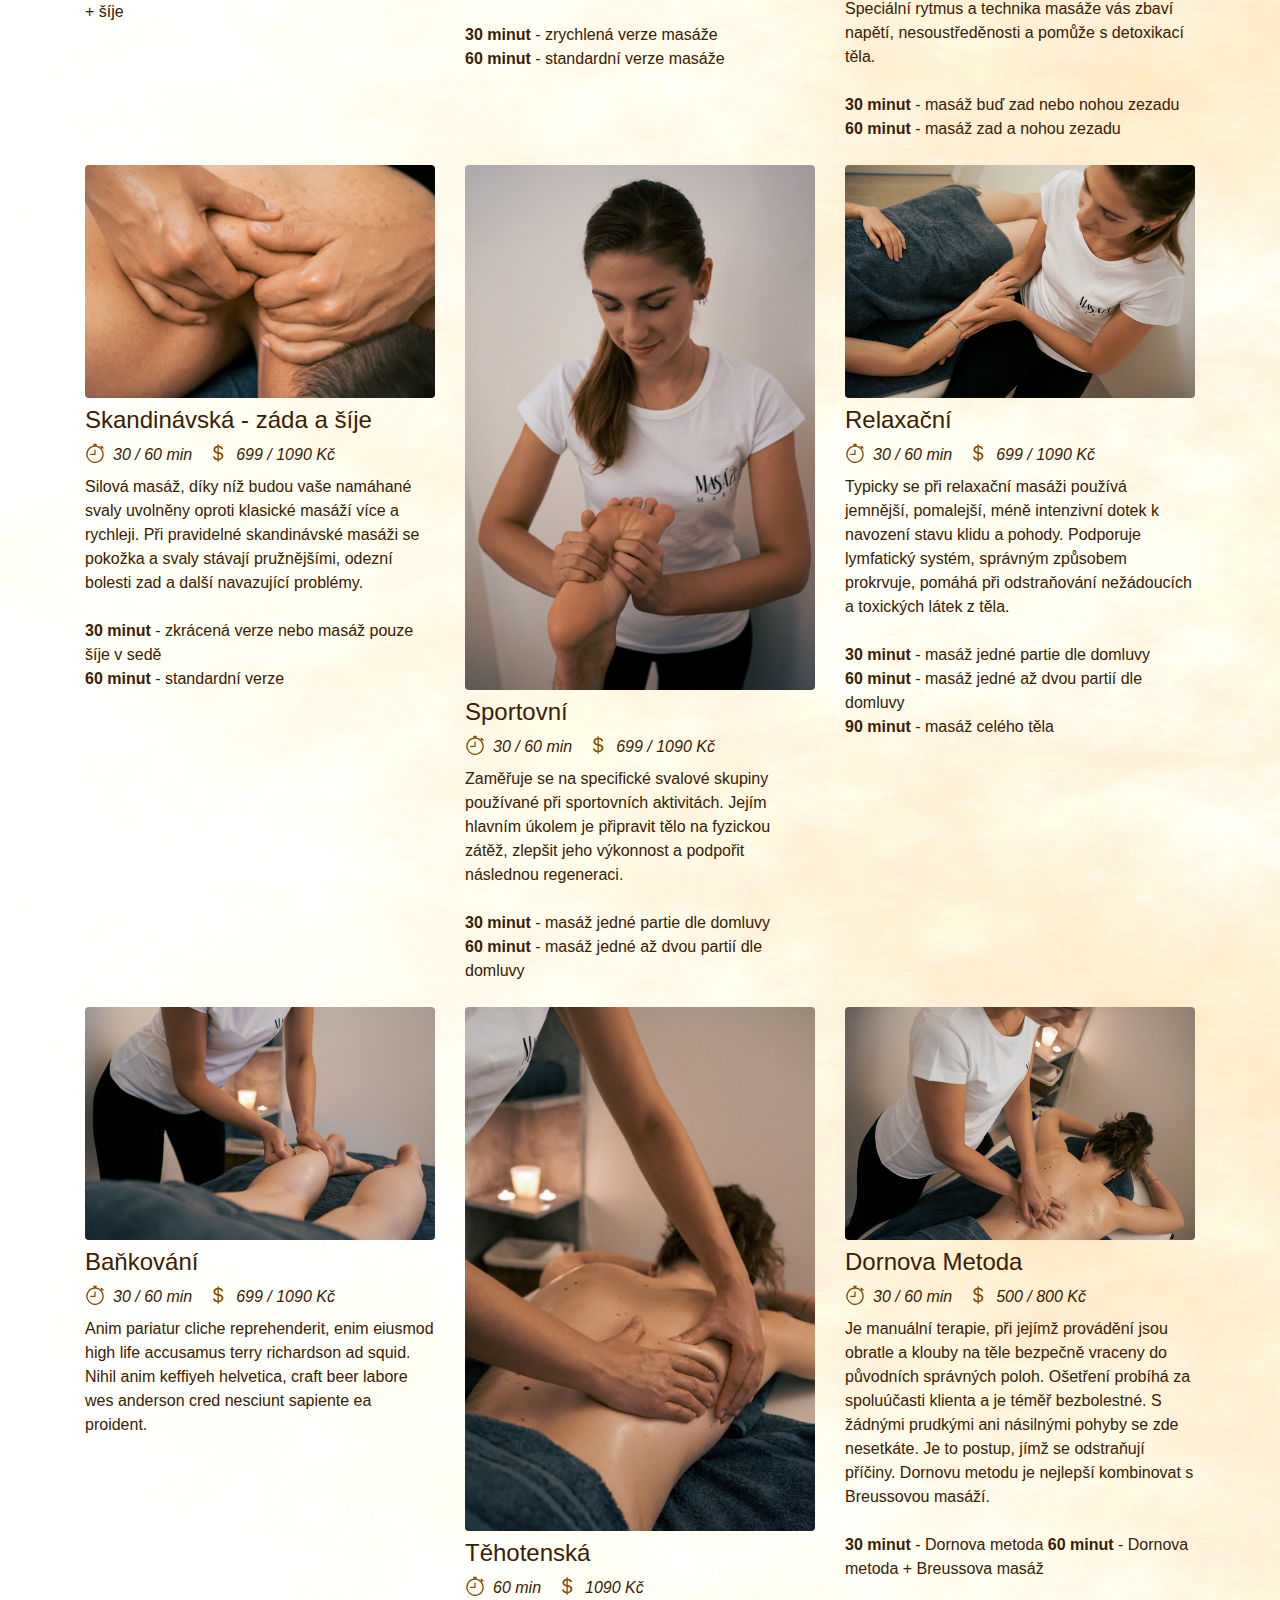
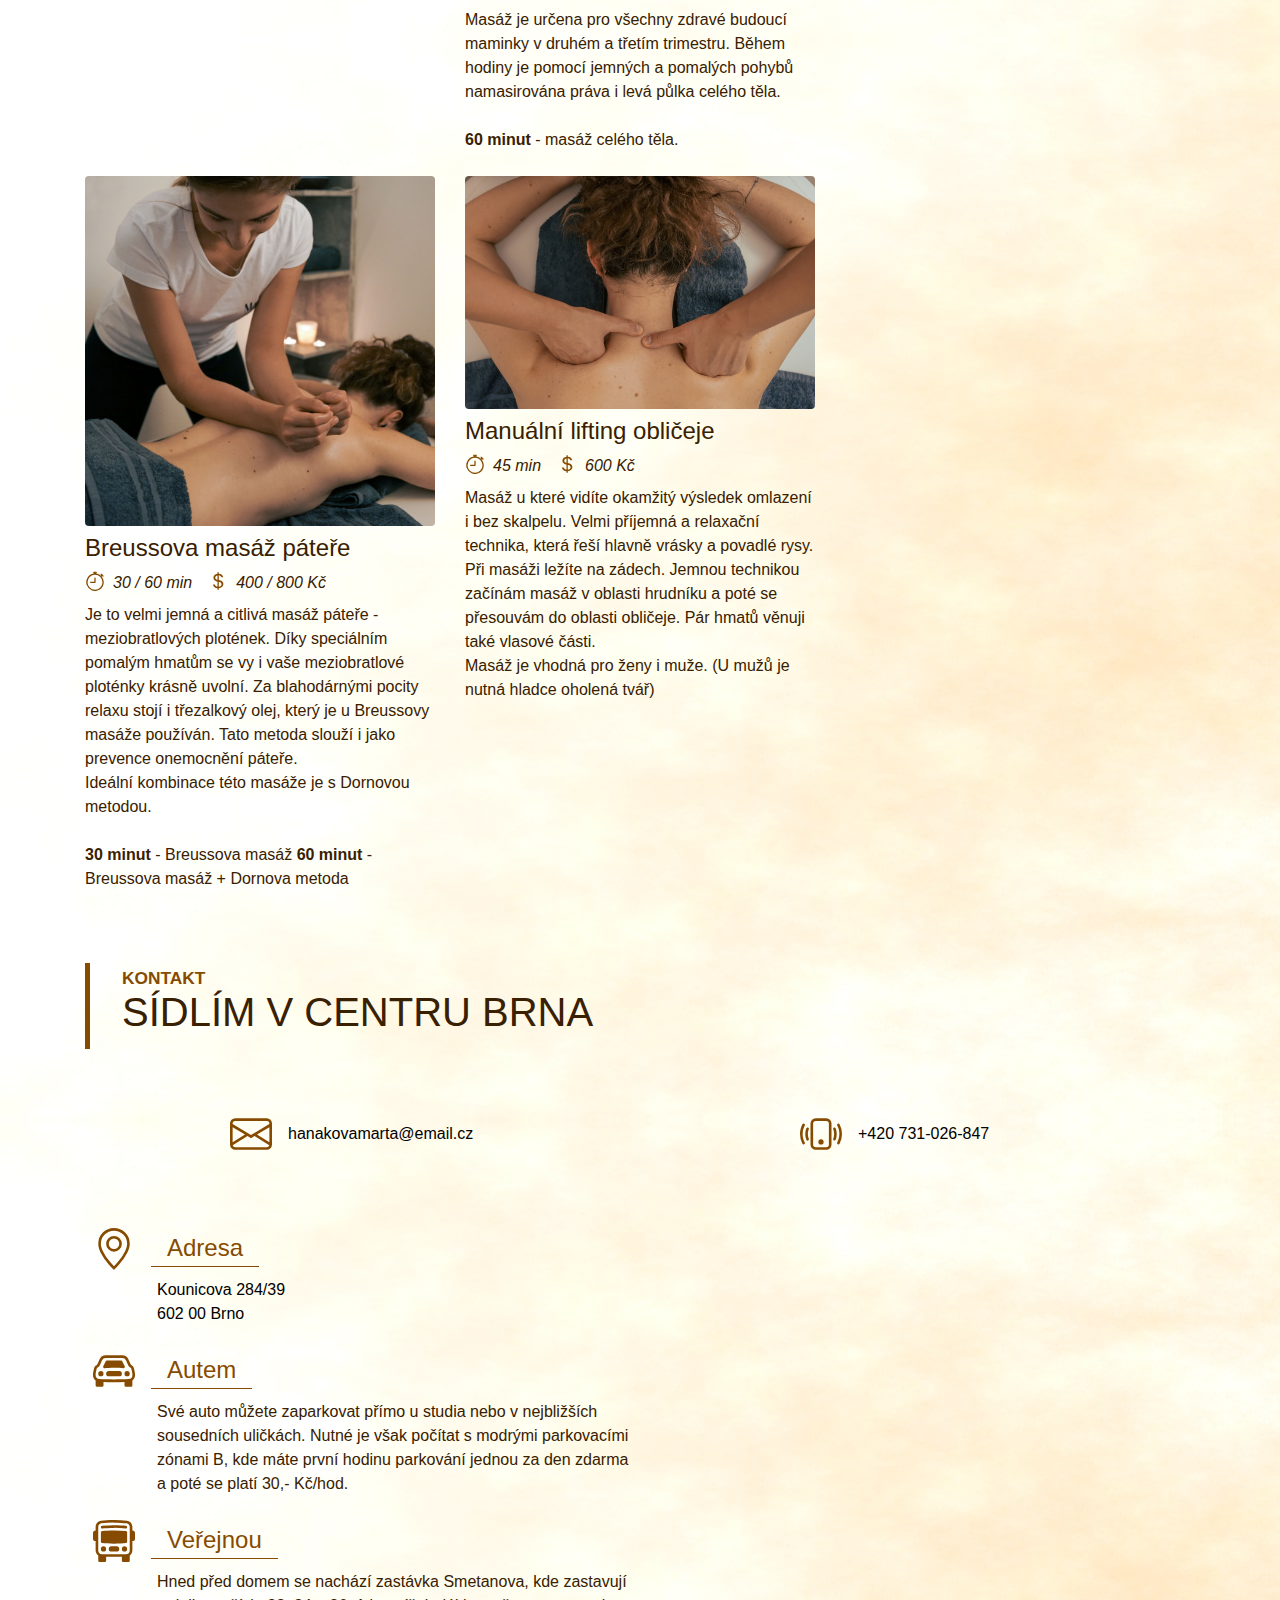
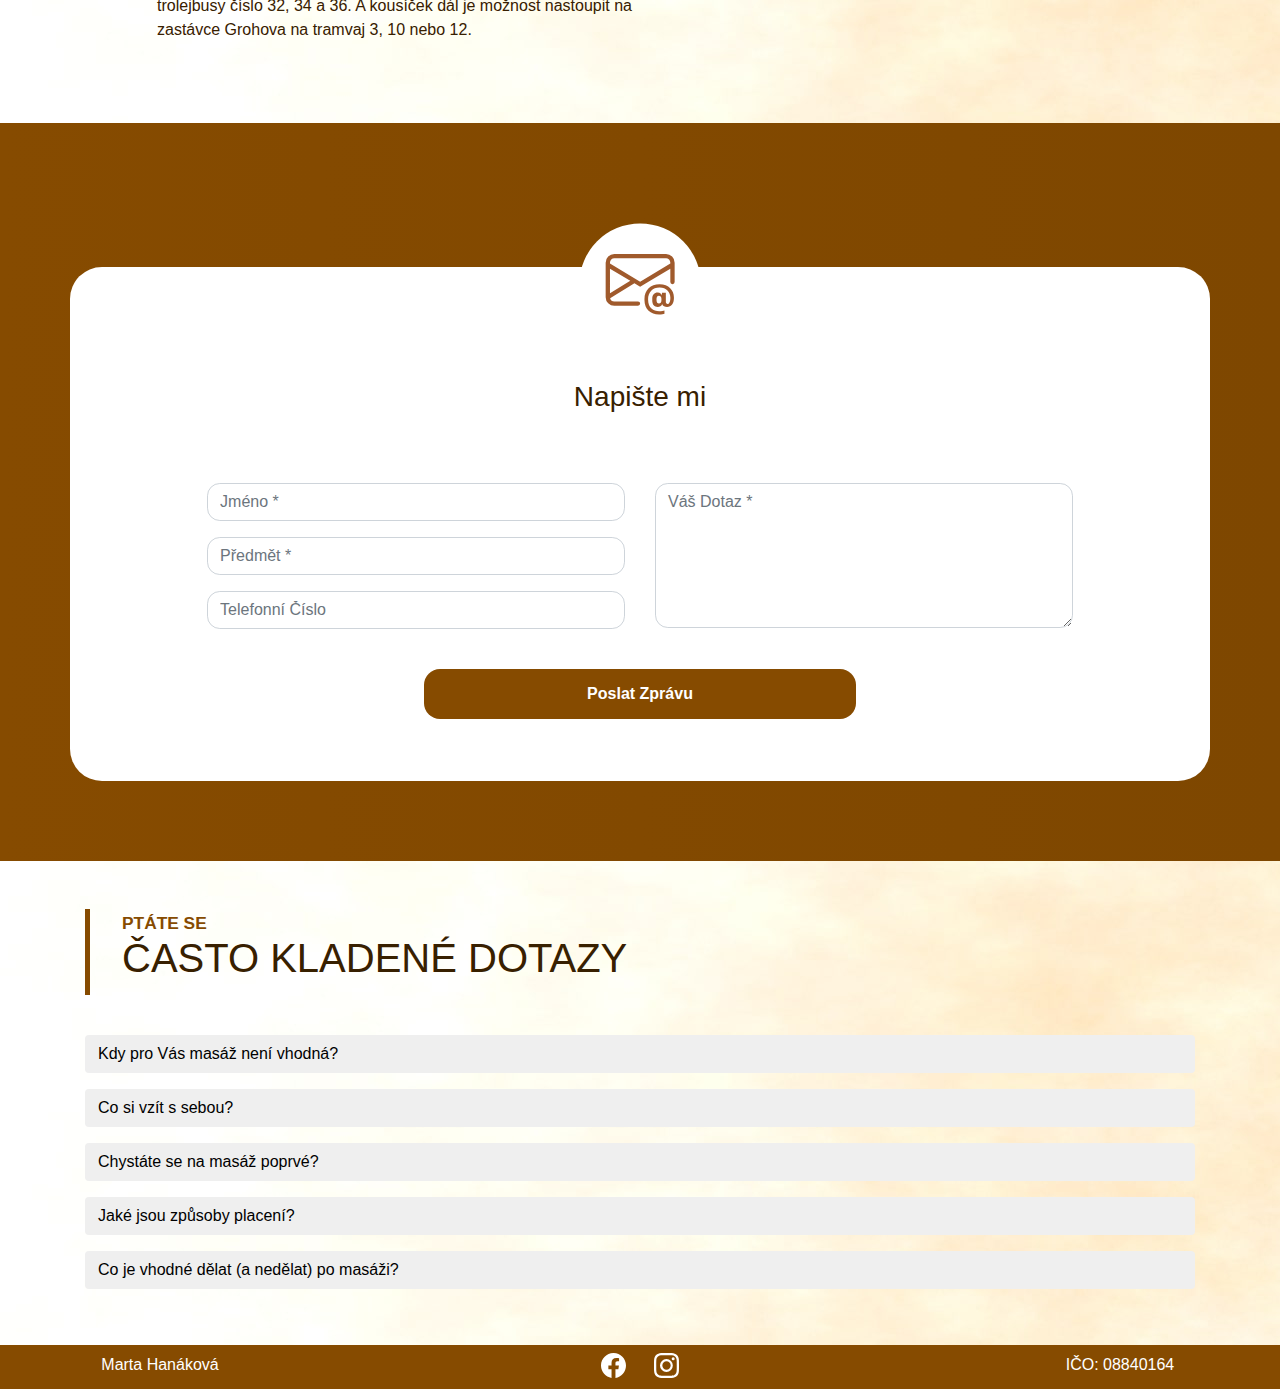
==== commit 0ecffbf7: "-_-" ====
--- a/index.html
+++ b/index.html
@@ -130,7 +130,7 @@
             <div class="row">
                 <div class="col-lg-4 mb-4">
                     <div>
-                        <img class="w-100 h-100 rounded" src="img/massages/1.JPG" style="object-fit: cover;">
+                        <img class="w-100 h-100 rounded" src="img/massages/1.jpg" style="object-fit: cover;">
                     </div>
                     <h4 class="pt-2">Ajurvédská (hlava a šíje)</h4>
                     <div class="pb-2 d-inline-flex">
@@ -158,7 +158,7 @@
 
                 <div class="col-lg-4 mb-4">
                     <div>
-                        <img class="w-100 h-100 rounded" src="img/massages/2.JPG" style="object-fit: cover;">
+                        <img class="w-100 h-100 rounded" src="img/massages/2.jpg" style="object-fit: cover;">
                     </div>
                     <h4 class="pt-2">Protimigrénová</h4>
                     <div class="pb-2 d-inline-flex">
@@ -189,7 +189,7 @@
                 
                 <div class="col-lg-4 mb-4">
                     <div>
-                        <img class="w-100 h-100 rounded" src="img/massages/3.JPG" style="object-fit: cover;">
+                        <img class="w-100 h-100 rounded" src="img/massages/3.jpg" style="object-fit: cover;">
                     </div>
                     <h4 class="pt-2">Havajská - Lomi Lomi</h4>
                     <div class="pb-2 d-inline-flex">
@@ -221,7 +221,7 @@
             <div class="row">
                 <div class="col-lg-4 mb-4">
                     <div>
-                        <img class="w-100 h-100 rounded" src="img/massages/4.JPG" style="object-fit: cover;">
+                        <img class="w-100 h-100 rounded" src="img/massages/4.jpg" style="object-fit: cover;">
                     </div>
                     <h4 class="pt-2">Skandinávská - záda a šíje</h4>
                     <div class="pb-2 d-inline-flex">
@@ -251,7 +251,7 @@
                 
                 <div class="col-lg-4 mb-4">
                     <div>
-                        <img class="w-100 h-100 rounded" src="img/massages/5.JPG" style="object-fit: cover;">
+                        <img class="w-100 h-100 rounded" src="img/massages/5.jpg" style="object-fit: cover;">
                     </div>
                     <h4 class="pt-2">Sportovní</h4>
                     <div class="pb-2 d-inline-flex">
@@ -281,7 +281,7 @@
                 
                 <div class="col-lg-4 mb-4">
                     <div>
-                        <img class="w-100 h-100 rounded" src="img/massages/6.JPG" style="object-fit: cover;">
+                        <img class="w-100 h-100 rounded" src="img/massages/6.jpg" style="object-fit: cover;">
                     </div>
                     <h4 class="pt-2">Relaxační</h4>
                     <div class="pb-2 d-inline-flex">
@@ -315,7 +315,7 @@
             <div class="row">
                 <div class="col-lg-4 mb-4">
                     <div>
-                        <img class="w-100 h-100 rounded" src="img/massages/7.JPG" style="object-fit: cover;">
+                        <img class="w-100 h-100 rounded" src="img/massages/7.jpg" style="object-fit: cover;">
                     </div>
                     <h4 class="pt-2">Baňkování</h4>
                     <div class="pb-2 d-inline-flex">
@@ -338,7 +338,7 @@
                 
                 <div class="col-lg-4 mb-4">
                     <div>
-                        <img class="w-100 h-100 rounded" src="img/massages/8.JPG" style="object-fit: cover;">
+                        <img class="w-100 h-100 rounded" src="img/massages/8.jpg" style="object-fit: cover;">
                     </div>
                     <h4 class="pt-2">Těhotenská</h4>
                     <div class="pb-2 d-inline-flex">
@@ -366,7 +366,7 @@
 
                 <div class="col-lg-4 mb-4">
                     <div>
-                        <img class="w-100 h-100 rounded" src="img/massages/9.JPG" style="object-fit: cover;">
+                        <img class="w-100 h-100 rounded" src="img/massages/9.jpg" style="object-fit: cover;">
                     </div>
                     <h4 class="pt-2">Dornova Metoda</h4>
                     <div class="pb-2 d-inline-flex">
@@ -396,7 +396,7 @@
 
                 <div class="col-lg-4 mb-4">
                     <div>
-                        <img class="w-100 h-100 rounded" src="img/massages/10.JPG" style="object-fit: cover;">
+                        <img class="w-100 h-100 rounded" src="img/massages/10.jpg" style="object-fit: cover;">
                     </div>
                     <h4 class="pt-2">Breussova masáž páteře</h4>
                     <div class="pb-2 d-inline-flex">
@@ -428,7 +428,7 @@
 
                 <div class="col-lg-4 mb-4">
                     <div>
-                        <img class="w-100 h-100 rounded" src="img/massages/11.JPG" style="object-fit: cover;">
+                        <img class="w-100 h-100 rounded" src="img/massages/11.jpg" style="object-fit: cover;">
                     </div>
                     <h4 class="pt-2">Manuální lifting obličeje</h4>
                     <div class="pb-2 d-inline-flex">
